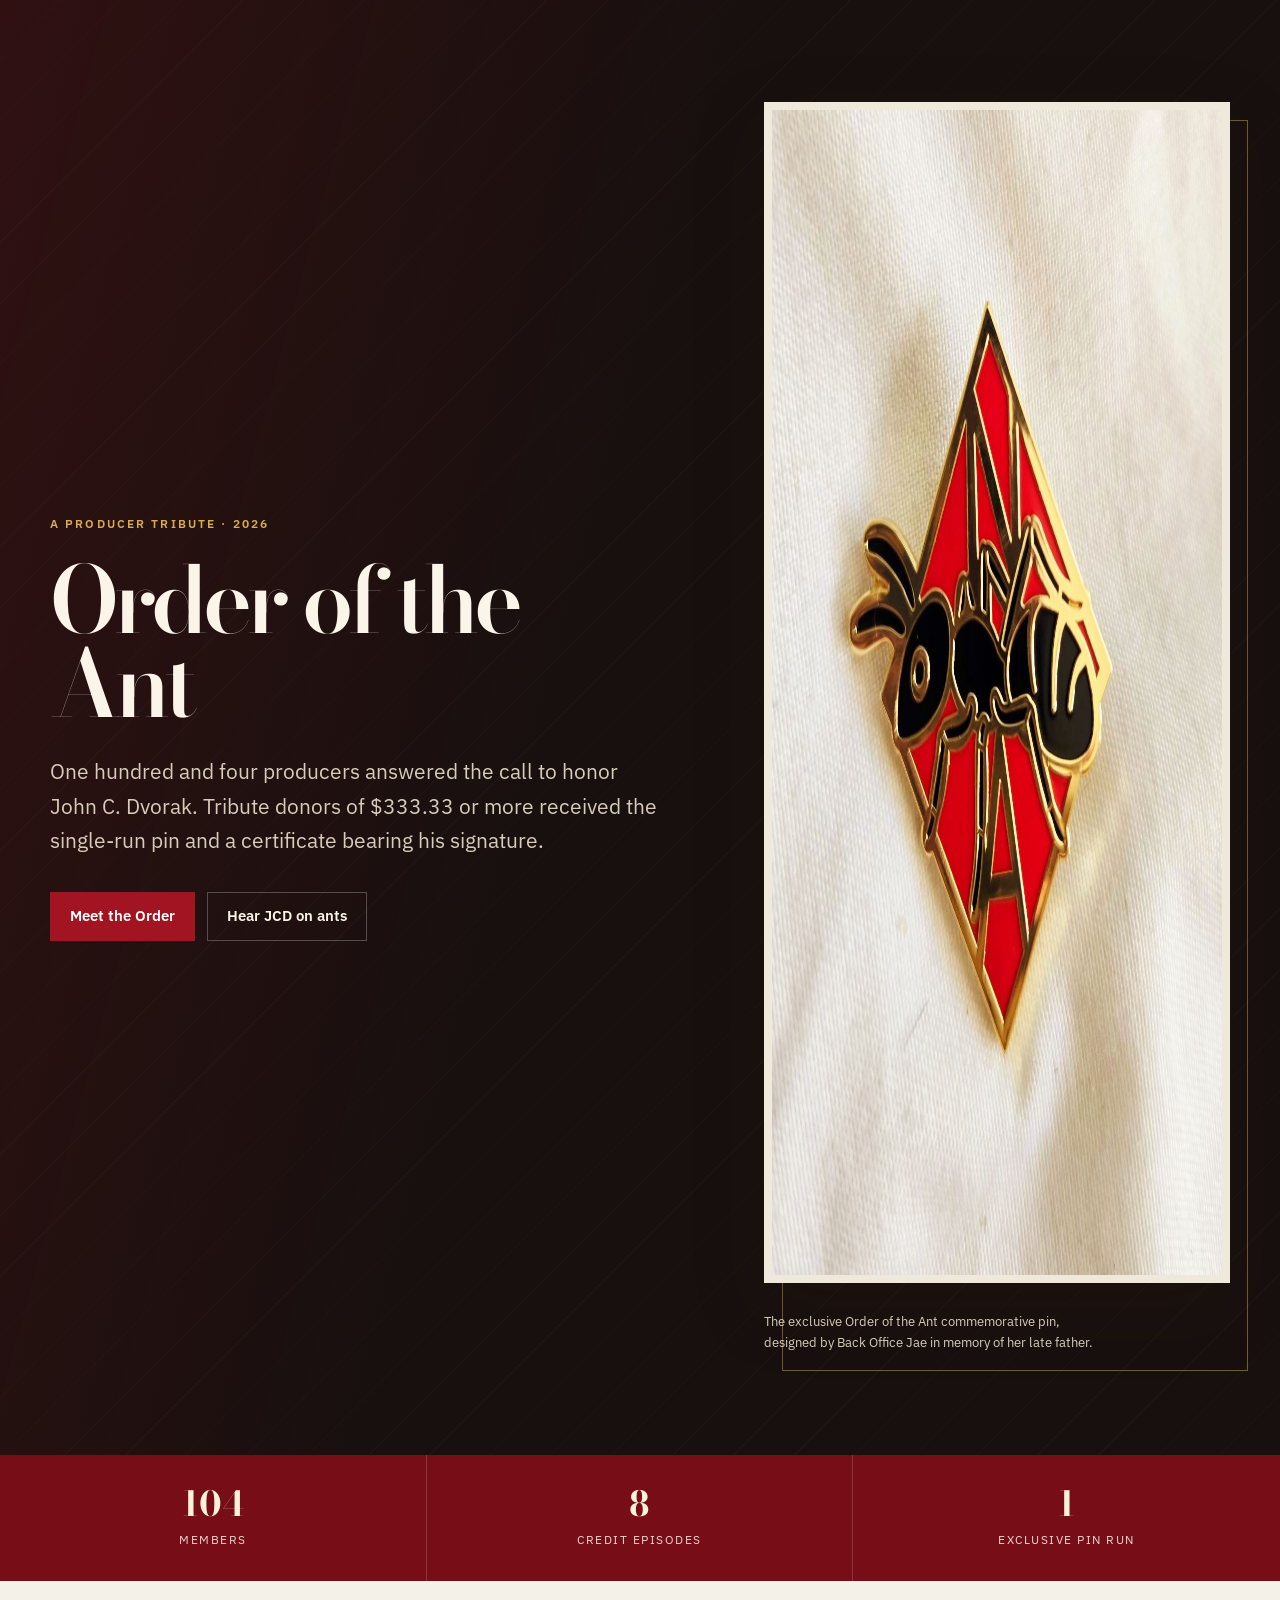
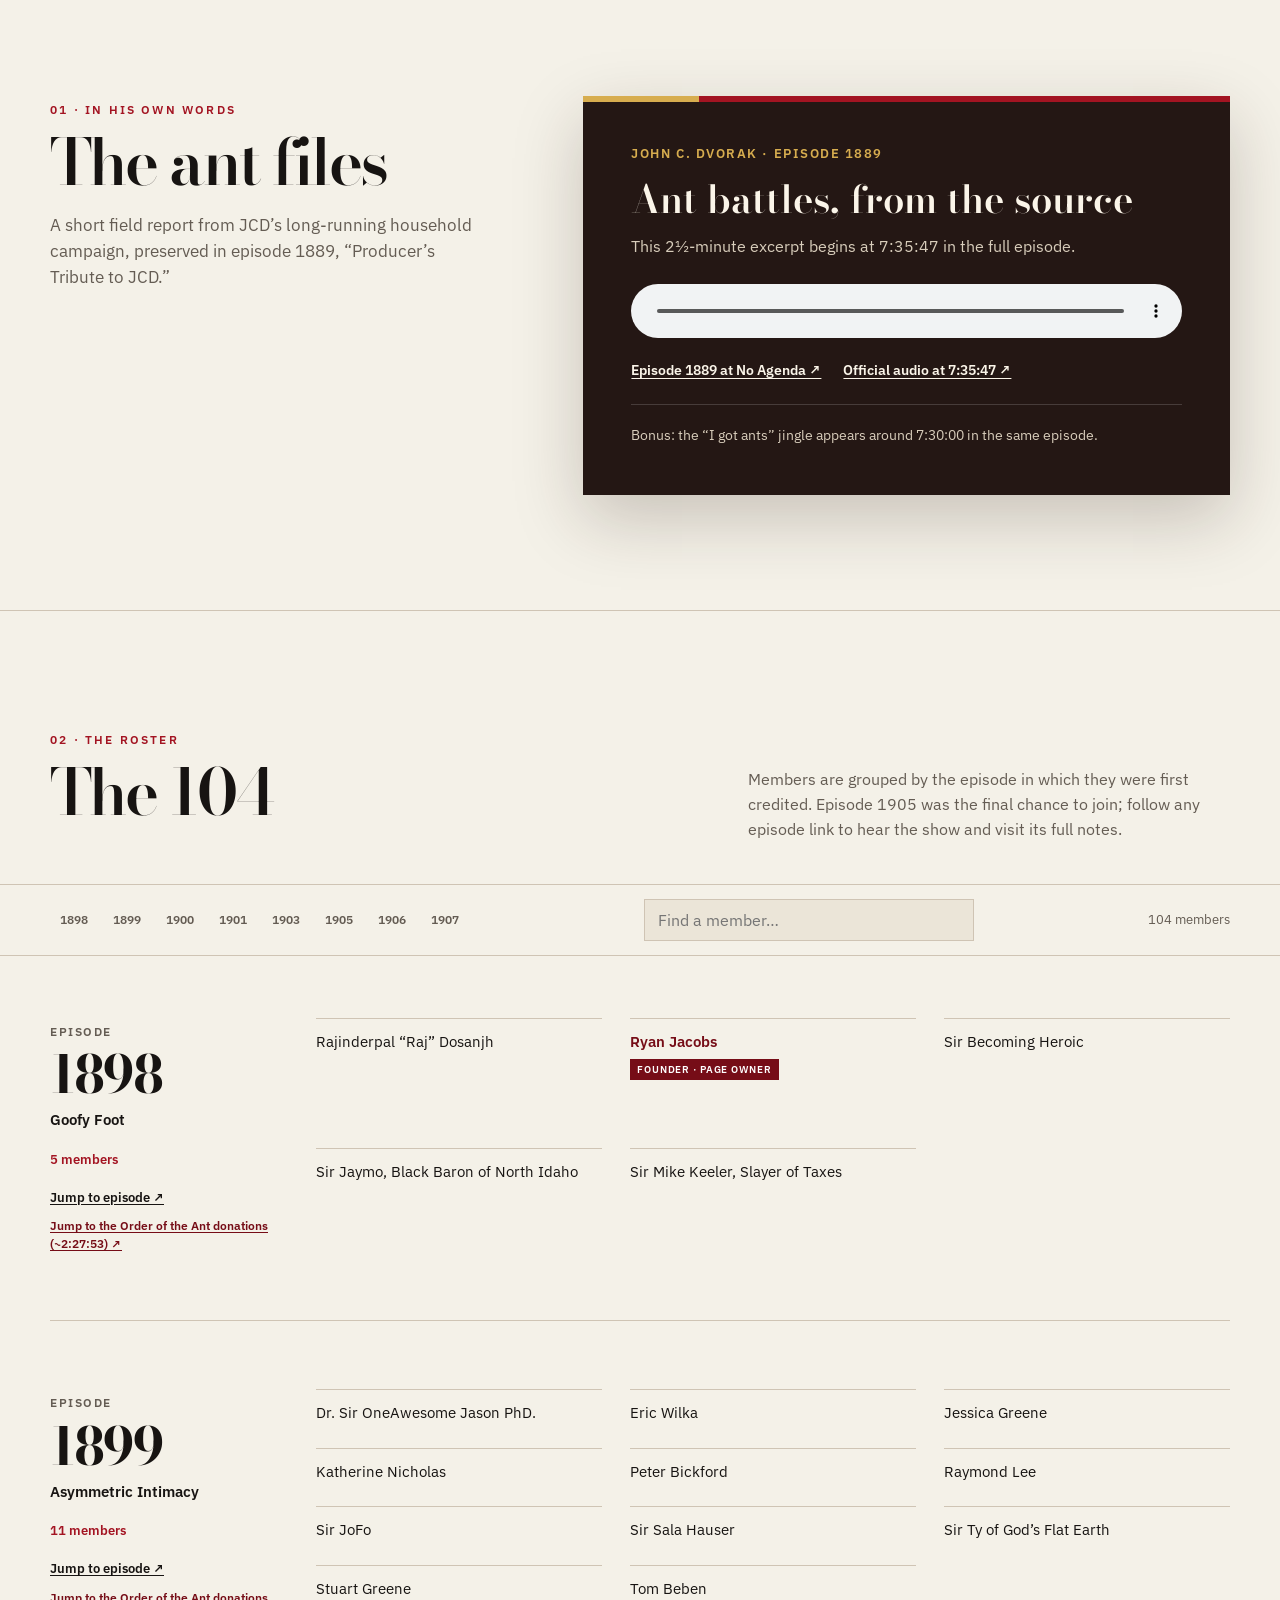
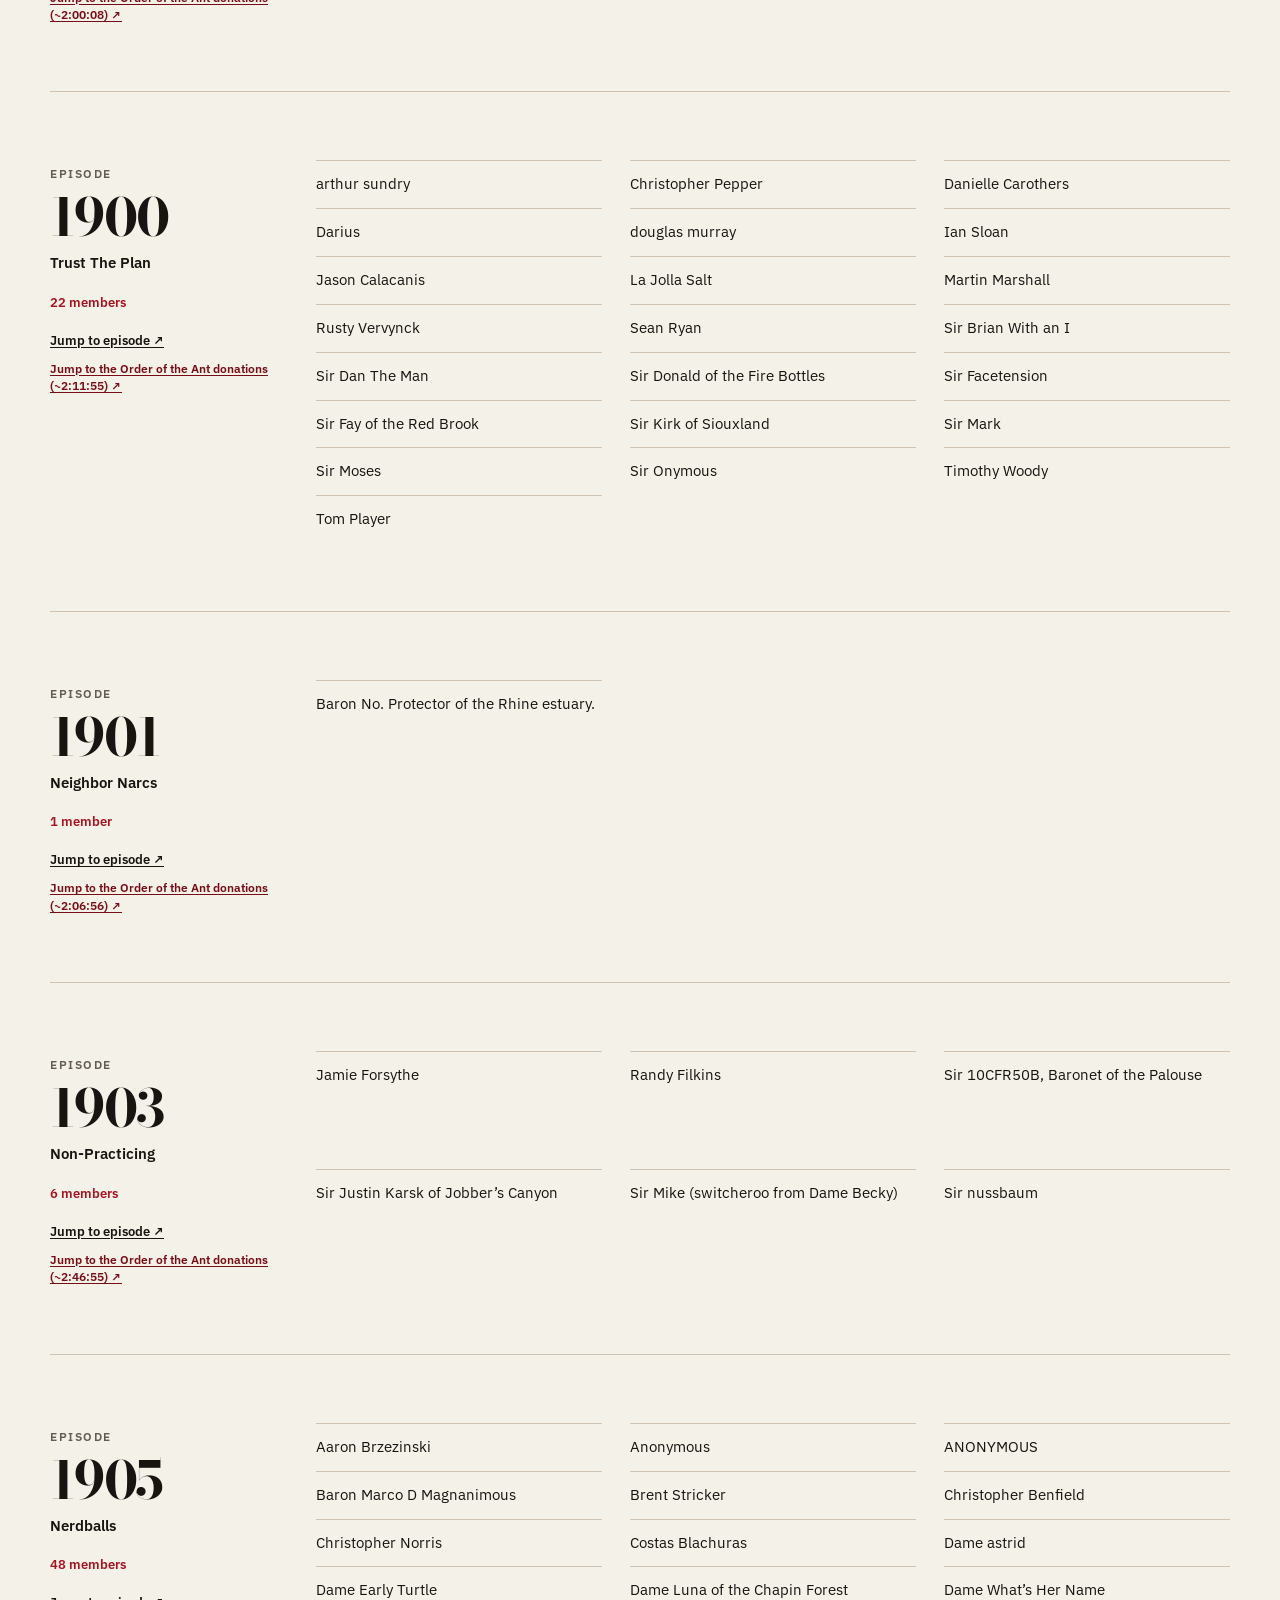
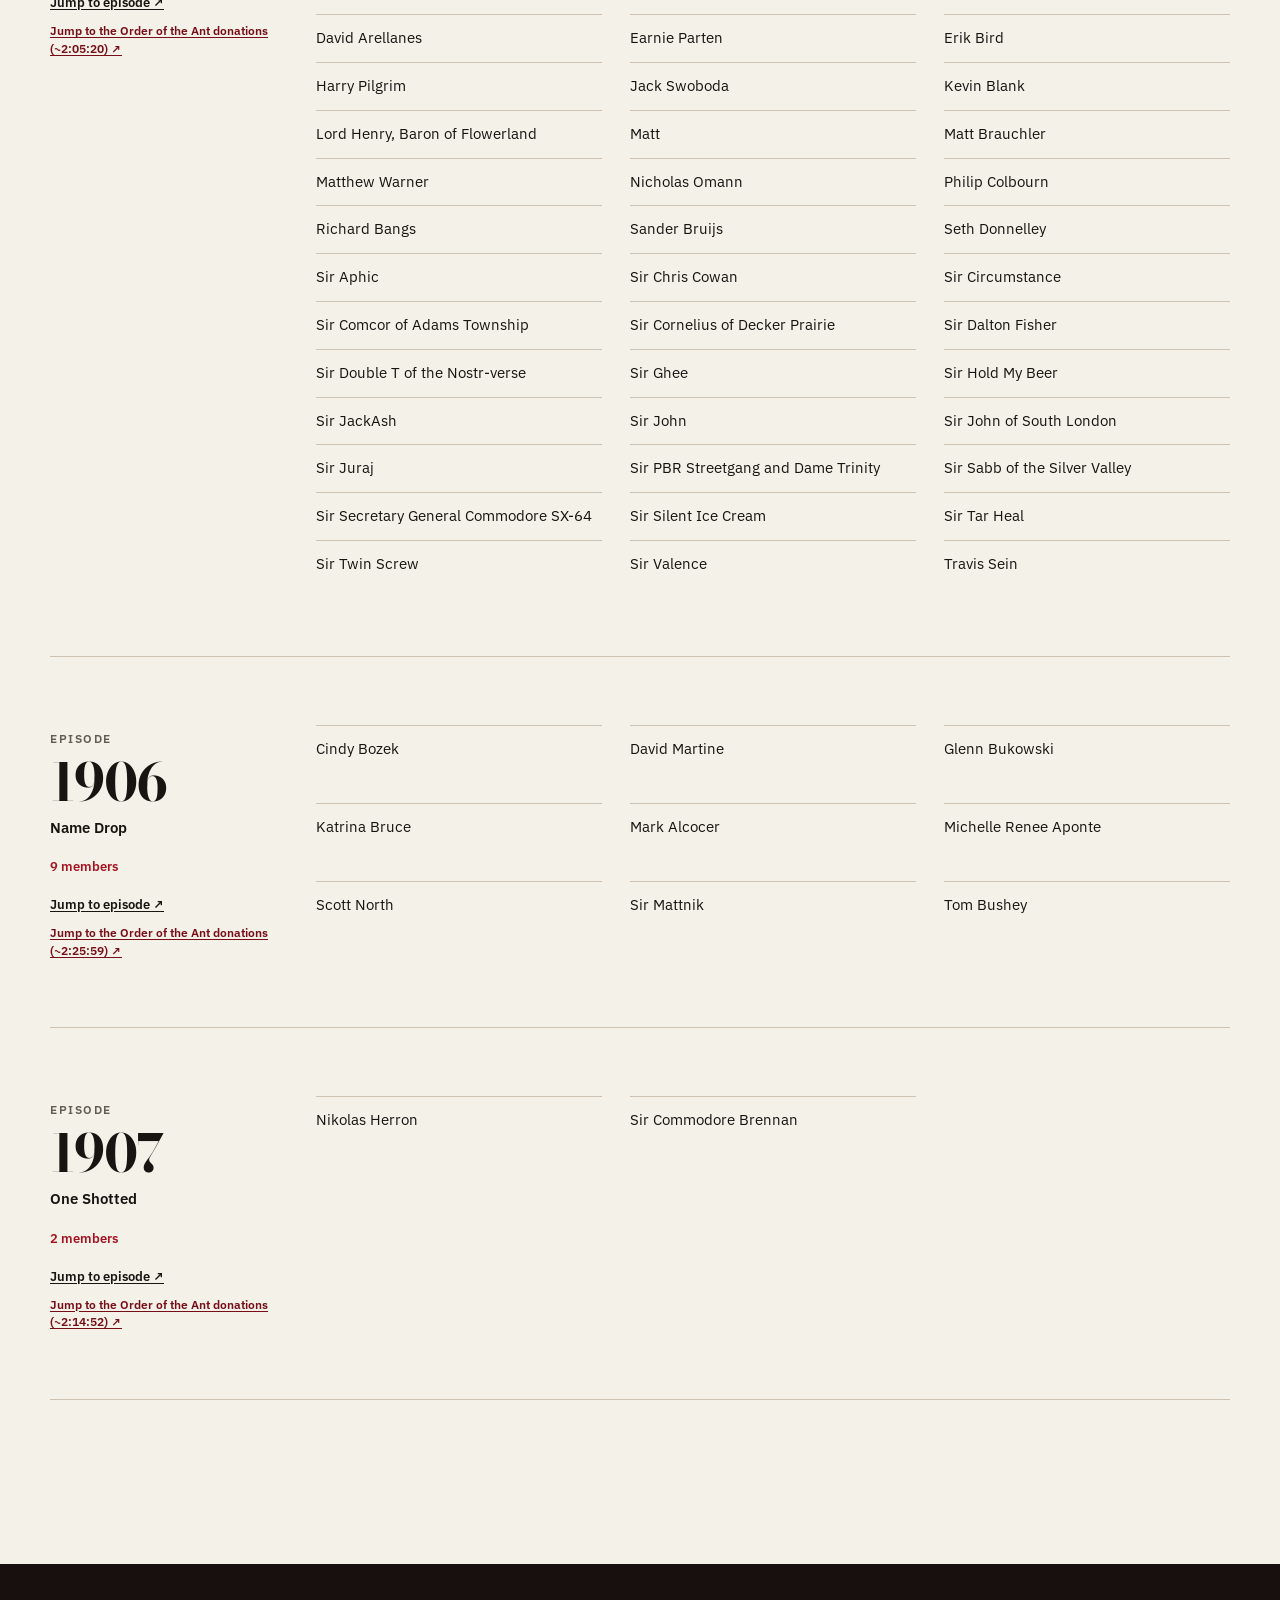
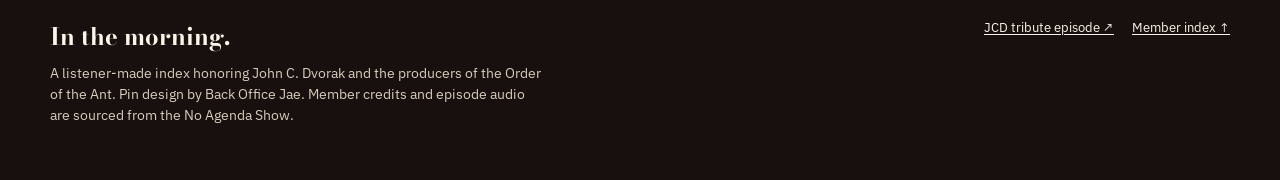
==== index.html @ 2e3a7a31 "Add files via upload" ====
<!doctype html>
<html lang="en">
<head>
  <meta charset="utf-8" />
  <meta name="viewport" content="width=device-width, initial-scale=1, viewport-fit=cover" />
  <meta name="color-scheme" content="light dark" />
  <link rel="icon" href="data:," />
  <link rel="preconnect" href="https://fonts.googleapis.com" />
  <link rel="preconnect" href="https://fonts.gstatic.com" crossorigin />
  <link href="https://fonts.googleapis.com/css2?family=Bodoni+Moda:opsz,wght@6..96,500;6..96,600;6..96,700&family=IBM+Plex+Sans:wght@400;500;600&display=swap" rel="stylesheet" />
  <title>Order of the Ant</title>
  <style>
    :root {
      --paper:#f4f1e8;
      --paper-2:#ebe5d8;
      --ink:#171412;
      --muted:#645c53;
      --line:#cfc4b4;
      --red:#a31422;
      --red-deep:#760d17;
      --gold:#a67219;
      --gold-bright:#d7ad4f;
      --night:#17100e;
      --night-soft:#241714;
      --on-night:#fbf5e9;
      --on-night-muted:#d8cdbb;
      --shadow:0 24px 65px rgba(45,27,18,.22);
      color-scheme:light dark;
    }
    @media (prefers-color-scheme:dark) {
      :root {
        --paper:#171412;
        --paper-2:#211c19;
        --ink:#f4eee3;
        --muted:#c1b7aa;
        --line:#4d4239;
        --red:#d13a45;
        --red-deep:#8d1621;
        --gold:#d2a54d;
        --gold-bright:#edca75;
        --night:#0f0c0b;
        --night-soft:#1c1210;
        --on-night:#fff8ec;
        --on-night-muted:#d8cdbb;
        --shadow:0 28px 70px rgba(0,0,0,.42);
      }
    }
    *{box-sizing:border-box}
    html{scroll-behavior:smooth;scroll-padding-top:92px}
    body{
      margin:0;
      background:var(--paper);
      color:var(--ink);
      font-family:"IBM Plex Sans",sans-serif;
      line-height:1.55;
      text-rendering:optimizeLegibility;
    }
    a{color:inherit;text-underline-offset:.18em}
    a:focus-visible,button:focus-visible,input:focus-visible,audio:focus-visible{outline:3px solid var(--gold-bright);outline-offset:4px}
    .hero{
      position:relative;
      overflow:hidden;
      min-height:690px;
      display:grid;
      align-items:center;
      background:var(--night);
      color:var(--on-night);
      padding:clamp(60px,8vw,116px) max(24px,calc((100vw - 1180px)/2));
    }
    .hero::before{
      content:"";
      position:absolute;
      inset:0;
      background:
        linear-gradient(105deg,rgba(163,20,34,.18),transparent 46%),
        repeating-linear-gradient(135deg,transparent 0 42px,rgba(255,255,255,.018) 42px 43px);
      pointer-events:none;
    }
    .hero-grid{
      position:relative;
      display:grid;
      grid-template-columns:minmax(0,1.05fr) minmax(330px,.8fr);
      gap:clamp(48px,8vw,112px);
      align-items:center;
      width:100%;
    }
    .eyebrow{
      margin:0 0 24px;
      color:var(--gold-bright);
      font-size:.78rem;
      font-weight:600;
      letter-spacing:.17em;
      text-transform:uppercase;
    }
    h1,h2,h3{font-family:"Bodoni Moda",serif}
    h1{
      max-width:780px;
      margin:0;
      font-size:clamp(3.35rem,7.2vw,6.55rem);
      line-height:.91;
      letter-spacing:-.055em;
      font-weight:600;
    }
    .hero .lede{
      max-width:635px;
      margin:30px 0 0;
      color:var(--on-night-muted);
      font-size:clamp(1.05rem,1.7vw,1.3rem);
      line-height:1.65;
    }
    .hero-actions{display:flex;flex-wrap:wrap;gap:12px;margin-top:34px}
    .button{
      display:inline-flex;
      align-items:center;
      justify-content:center;
      min-height:48px;
      padding:12px 19px;
      border:1px solid rgba(255,255,255,.25);
      text-decoration:none;
      font-weight:600;
      font-size:.92rem;
      transition:background .2s ease,border-color .2s ease,color .2s ease;
    }
    .button.primary{background:var(--red);border-color:var(--red);color:#fff}
    .button:hover{background:var(--on-night);color:var(--night);border-color:var(--on-night)}
    .pin-figure{margin:0;position:relative;max-width:470px;justify-self:end}
    .pin-figure::after{
      content:"";
      position:absolute;
      inset:18px -18px -18px 18px;
      border:1px solid rgba(215,173,79,.48);
      z-index:0;
    }
    .pin-figure img{
      position:relative;
      z-index:1;
      width:100%;
      display:block;
      box-shadow:var(--shadow);
      border:8px solid #efe9dc;
    }
    .pin-figure figcaption{
      position:relative;
      z-index:1;
      margin-top:28px;
      color:var(--on-night-muted);
      font-size:.84rem;
      max-width:42ch;
    }
    .facts{
      display:grid;
      grid-template-columns:repeat(3,1fr);
      background:var(--red-deep);
      color:#fff;
    }
    .fact{padding:32px 24px;text-align:center;border-right:1px solid rgba(255,255,255,.16)}
    .fact:last-child{border-right:0}
    .fact strong{display:block;font-family:"Bodoni Moda",serif;font-size:2.15rem;line-height:1;color:#fff2dc}
    .fact span{display:block;margin-top:8px;font-size:.78rem;text-transform:uppercase;letter-spacing:.12em;color:#ead5d1}
    .wrap{width:min(1180px,calc(100% - 48px));margin-inline:auto}
    .audio-section{padding:clamp(72px,9vw,118px) 0;border-bottom:1px solid var(--line)}
    .audio-grid{display:grid;grid-template-columns:minmax(0,.8fr) minmax(380px,1.2fr);gap:clamp(48px,8vw,110px);align-items:start}
    .section-number{color:var(--red);font-size:.76rem;font-weight:600;letter-spacing:.18em;text-transform:uppercase}
    .audio-section h2,.roster-intro h2{
      margin:10px 0 18px;
      font-size:clamp(2.6rem,5vw,4.8rem);
      letter-spacing:-.045em;
      line-height:.98;
      font-weight:600;
    }
    .audio-copy p{color:var(--muted);font-size:1.05rem;max-width:54ch}
    .audio-card{
      background:var(--night-soft);
      color:var(--on-night);
      padding:clamp(28px,5vw,48px);
      box-shadow:var(--shadow);
      position:relative;
      overflow:hidden;
    }
    .audio-card::before{
      content:"";
      position:absolute;
      top:0;left:0;width:100%;height:6px;
      background:linear-gradient(90deg,var(--gold-bright) 0 18%,var(--red) 18% 100%);
    }
    .audio-kicker{margin:0 0 14px;color:var(--gold-bright);font-size:.8rem;font-weight:600;letter-spacing:.12em;text-transform:uppercase}
    .audio-card h3{margin:0;font-size:clamp(1.7rem,3vw,2.45rem);line-height:1.1;font-weight:600}
    .audio-card .detail{color:var(--on-night-muted);margin:14px 0 25px}
    audio{width:100%;display:block;margin:4px 0 22px;accent-color:var(--red)}
    .audio-links{display:flex;flex-wrap:wrap;gap:10px 22px;font-size:.88rem}
    .audio-links a{color:var(--on-night);font-weight:600}
    .bonus{margin:22px 0 0;padding-top:20px;border-top:1px solid rgba(255,255,255,.16);color:var(--on-night-muted);font-size:.87rem}
    .roster{padding:clamp(72px,9vw,118px) 0 96px}
    .roster-intro{display:grid;grid-template-columns:minmax(0,1fr) minmax(320px,.75fr);gap:56px;align-items:end;margin-bottom:42px}
    .roster-intro p{margin:0;color:var(--muted);font-size:1.02rem;max-width:52ch}
    .directory{
      position:sticky;
      top:0;
      z-index:5;
      background:color-mix(in srgb,var(--paper) 94%,transparent);
      backdrop-filter:blur(14px);
      -webkit-backdrop-filter:blur(14px);
      border-block:1px solid var(--line);
      margin-bottom:62px;
      padding:14px 0;
    }
    .directory-inner{display:flex;align-items:center;gap:14px;justify-content:space-between}
    .episode-nav{display:flex;flex-wrap:wrap;gap:5px}
    .episode-nav a{padding:9px 10px;text-decoration:none;font-size:.78rem;font-weight:600;color:var(--muted)}
    .episode-nav a:hover{color:var(--red)}
    .search-wrap{position:relative;flex:0 1 330px}
    .search-wrap label{position:absolute;width:1px;height:1px;overflow:hidden;clip:rect(0 0 0 0)}
    .search-wrap input{
      width:100%;height:42px;border:1px solid var(--line);background:var(--paper-2);color:var(--ink);font:inherit;padding:8px 72px 8px 13px;border-radius:0;
    }
    .search-wrap button{position:absolute;right:4px;top:4px;height:34px;border:0;background:transparent;color:var(--muted);font:600 .76rem "IBM Plex Sans",sans-serif;padding:0 10px;cursor:pointer}
    .search-wrap button:hover{color:var(--red)}
    #result-count{font-size:.8rem;color:var(--muted);white-space:nowrap}
    .episode-section{display:grid;grid-template-columns:230px minmax(0,1fr);gap:36px;padding:0 0 68px;margin:0 0 68px;border-bottom:1px solid var(--line)}
    .episode-section:last-child{margin-bottom:0}
    .episode-meta{align-self:start;position:sticky;top:92px}
    .episode-label{color:var(--muted);font-size:.75rem;text-transform:uppercase;letter-spacing:.13em;font-weight:600}
    .episode-meta h3{font-size:3.25rem;line-height:1;margin:6px 0 8px;letter-spacing:-.04em}
    .episode-title{font-weight:600;font-size:.95rem;margin:0 0 14px}
    .count{display:inline-block;color:var(--red);font-size:.8rem;font-weight:600;margin-bottom:18px}
    .episode-links{display:flex;flex-direction:column;align-items:flex-start;gap:9px}
    .listen-link{display:block;width:max-content;max-width:100%;font-size:.82rem;font-weight:600;color:var(--ink)}
    .jump-link{display:block;max-width:100%;color:var(--red-deep);font-size:.78rem;font-weight:600;line-height:1.4}
    .member-list{list-style:none;margin:0;padding:0;display:grid;grid-template-columns:repeat(3,minmax(0,1fr));column-gap:28px}
    .member-list li{min-width:0;padding:12px 0;border-top:1px solid var(--line);font-size:.92rem;overflow-wrap:anywhere}
    .member-list li.is-owner{color:var(--red-deep);font-weight:600}
    .owner-mark{display:block;width:max-content;max-width:100%;margin-top:6px;padding:3px 7px;background:var(--red-deep);color:#fff;font-size:.61rem;letter-spacing:.09em;text-transform:uppercase;font-weight:600}
    .empty{display:none;padding:46px 0;text-align:center;color:var(--muted)}
    footer{background:var(--night);color:var(--on-night-muted);padding:54px 0 max(54px,env(safe-area-inset-bottom))}
    .footer-grid{display:grid;grid-template-columns:1.2fr .8fr;gap:48px;align-items:start}
    footer strong{display:block;color:var(--on-night);font-family:"Bodoni Moda",serif;font-size:1.5rem;margin-bottom:8px}
    footer p{margin:0;max-width:62ch;font-size:.85rem}
    footer a{color:var(--on-night)}
    .sources{display:flex;flex-wrap:wrap;gap:10px 18px;font-size:.82rem;justify-content:flex-end}
    @media (max-width:860px){
      .hero{min-height:0;padding-top:72px;padding-bottom:78px}
      .hero-grid,.audio-grid,.roster-intro{grid-template-columns:1fr}
      .pin-figure{justify-self:start;width:min(100%,470px)}
      .audio-grid{gap:34px}.roster-intro{gap:16px}
      .directory{position:relative;top:auto;margin-inline:-24px;padding-inline:24px}
      .directory-inner{align-items:stretch;flex-direction:column}
      .search-wrap{flex-basis:auto;width:100%}
      #result-count{order:3}
      .episode-section{grid-template-columns:170px minmax(0,1fr)}
      .member-list{grid-template-columns:repeat(2,minmax(0,1fr))}
    }
    @media (max-width:580px){
      .wrap{width:min(100% - 32px,1180px)}
      .hero{padding-inline:16px}
      .hero-grid{gap:44px}
      h1{font-size:clamp(3rem,16vw,4.35rem)}
      .hero .lede{font-size:1rem}
      .pin-figure::after{inset:10px -10px -10px 10px}
      .facts{grid-template-columns:1fr}
      .fact{display:flex;justify-content:center;align-items:baseline;gap:10px;padding:18px 16px;border-right:0;border-bottom:1px solid rgba(255,255,255,.16)}
      .fact:last-child{border-bottom:0}.fact strong{font-size:1.55rem}.fact span{margin:0}
      .audio-section,.roster{padding-block:66px}
      .audio-card{margin-inline:-16px}
      .episode-nav{display:none}
      .episode-section{grid-template-columns:1fr;gap:24px;padding-bottom:50px;margin-bottom:50px}
      .episode-meta{position:relative;top:auto;display:grid;grid-template-columns:1fr auto;align-items:end;column-gap:18px}
      .episode-label,.episode-title,.episode-links{grid-column:1}
      .episode-meta h3{grid-column:2;grid-row:1 / span 3;font-size:3.9rem;margin:0;color:var(--line)}
      .count{grid-column:1;margin-bottom:0}
      .episode-links{margin-top:15px}
      .member-list{grid-template-columns:1fr}
      .member-list li{padding:11px 0}
      .footer-grid{grid-template-columns:1fr;gap:28px}.sources{justify-content:flex-start}
    }
    @media (prefers-reduced-motion:reduce){html{scroll-behavior:auto}.button{transition:none}}
  </style>
</head>
<body>
  <main>
    <section class="hero" aria-labelledby="hero-title">
      <div class="hero-grid">
        <div>
          <p class="eyebrow">A producer tribute · 2026</p>
          <h1 id="hero-title">Order of the Ant</h1>
          <p class="lede">One hundred and four producers answered the call to honor John C. Dvorak. Tribute donors of $333.33 or more received the single-run pin and a certificate bearing his signature.</p>
          <div class="hero-actions">
            <a class="button primary" href="#roster">Meet the Order</a>
            <a class="button" href="#in-his-own-words">Hear JCD on ants</a>
          </div>
        </div>
        <figure class="pin-figure">
          <img src="[data-uri]" alt="The Order of the Ant commemorative pin, showing a black ant over a red enamel A with gold trim" width="1200" height="1181" />
          <figcaption>The exclusive Order of the Ant commemorative pin, designed by Back Office Jae in memory of her late father.</figcaption>
        </figure>
      </div>
    </section>

    <section class="facts" aria-label="Order summary">
      <div class="fact"><strong>104</strong><span>members</span></div>
      <div class="fact"><strong>8</strong><span>credit episodes</span></div>
      <div class="fact"><strong>1</strong><span>exclusive pin run</span></div>
    </section>

    <section class="audio-section" id="in-his-own-words">
      <div class="wrap audio-grid">
        <div class="audio-copy">
          <span class="section-number">01 · In his own words</span>
          <h2>The ant files</h2>
          <p>A short field report from JCD’s long-running household campaign, preserved in episode 1889, “Producer’s Tribute to JCD.”</p>
        </div>
        <div class="audio-card">
          <p class="audio-kicker">John C. Dvorak · episode 1889</p>
          <h3>Ant battles, from the source</h3>
          <p class="detail">This 2½-minute excerpt begins at 7:35:47 in the full episode.</p>
          <audio controls preload="metadata" aria-label="John C. Dvorak discussing his ant battles">
            <source src="[data-uri]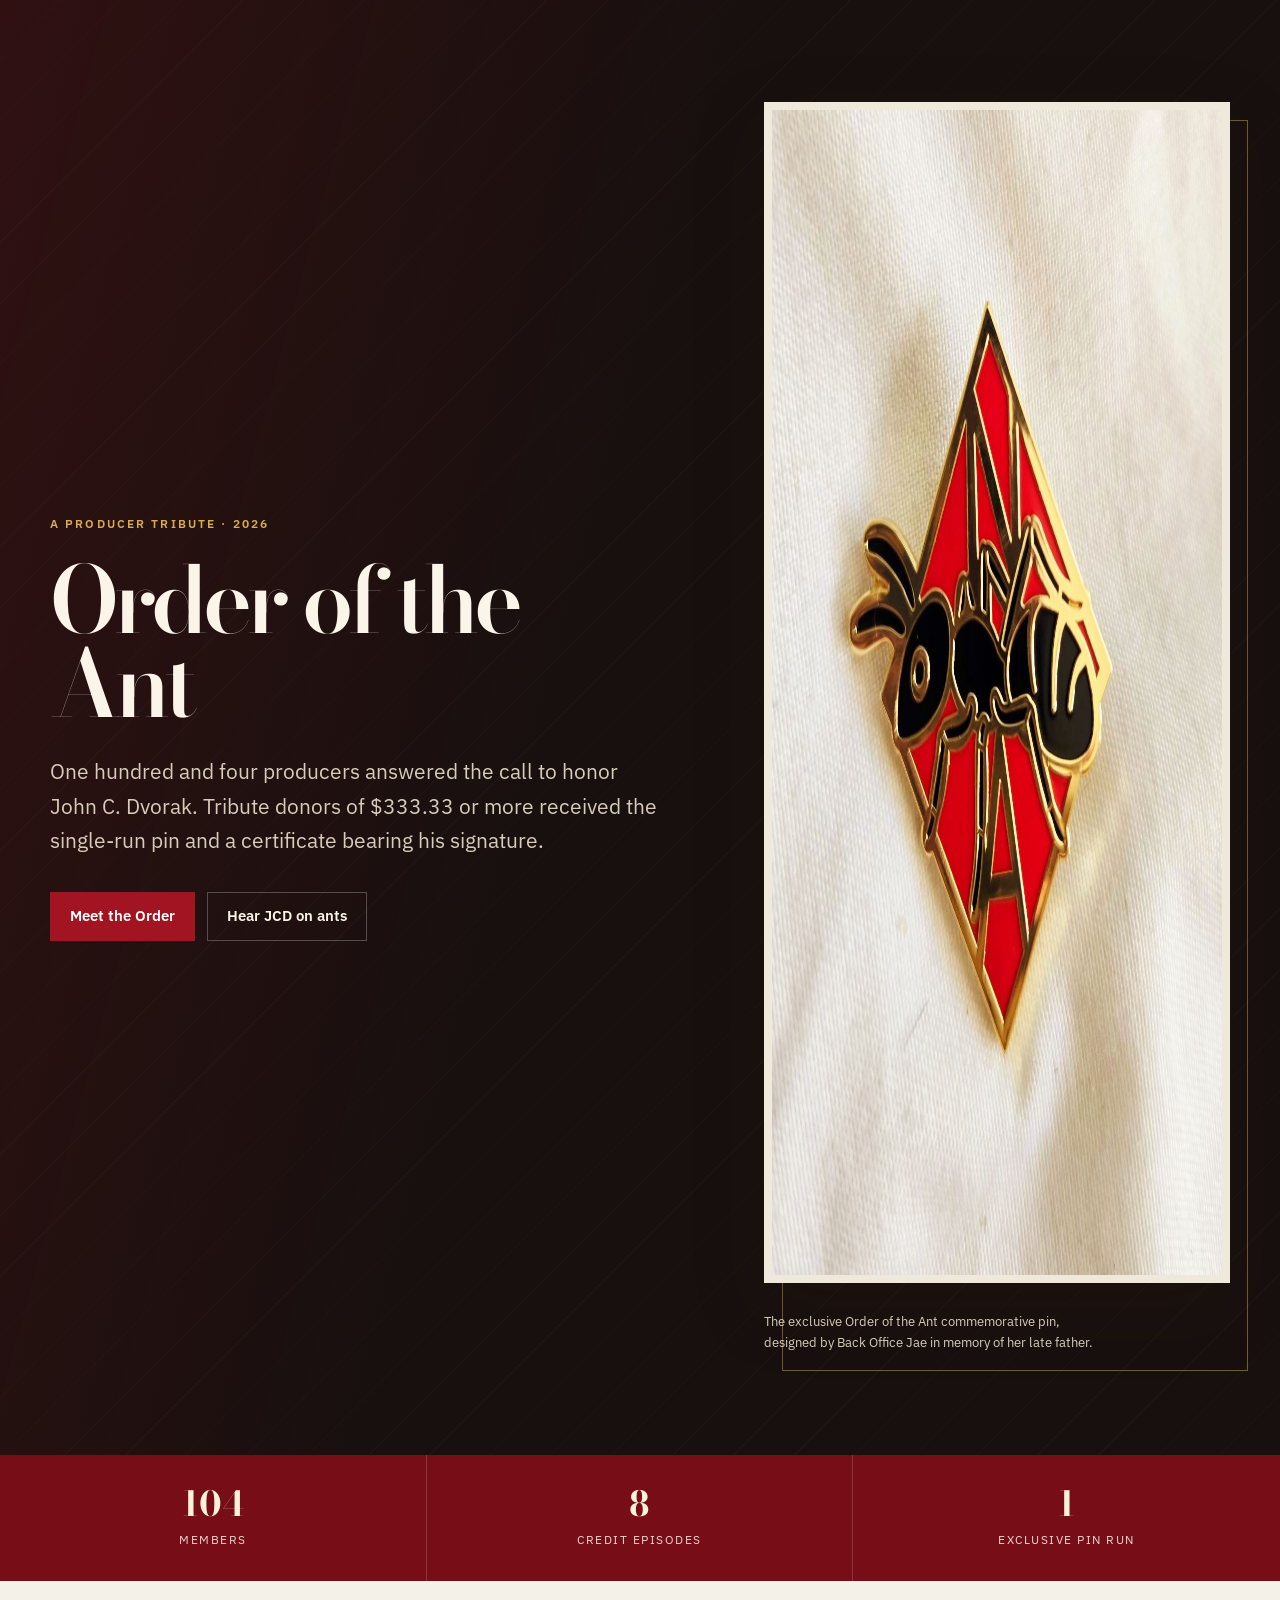
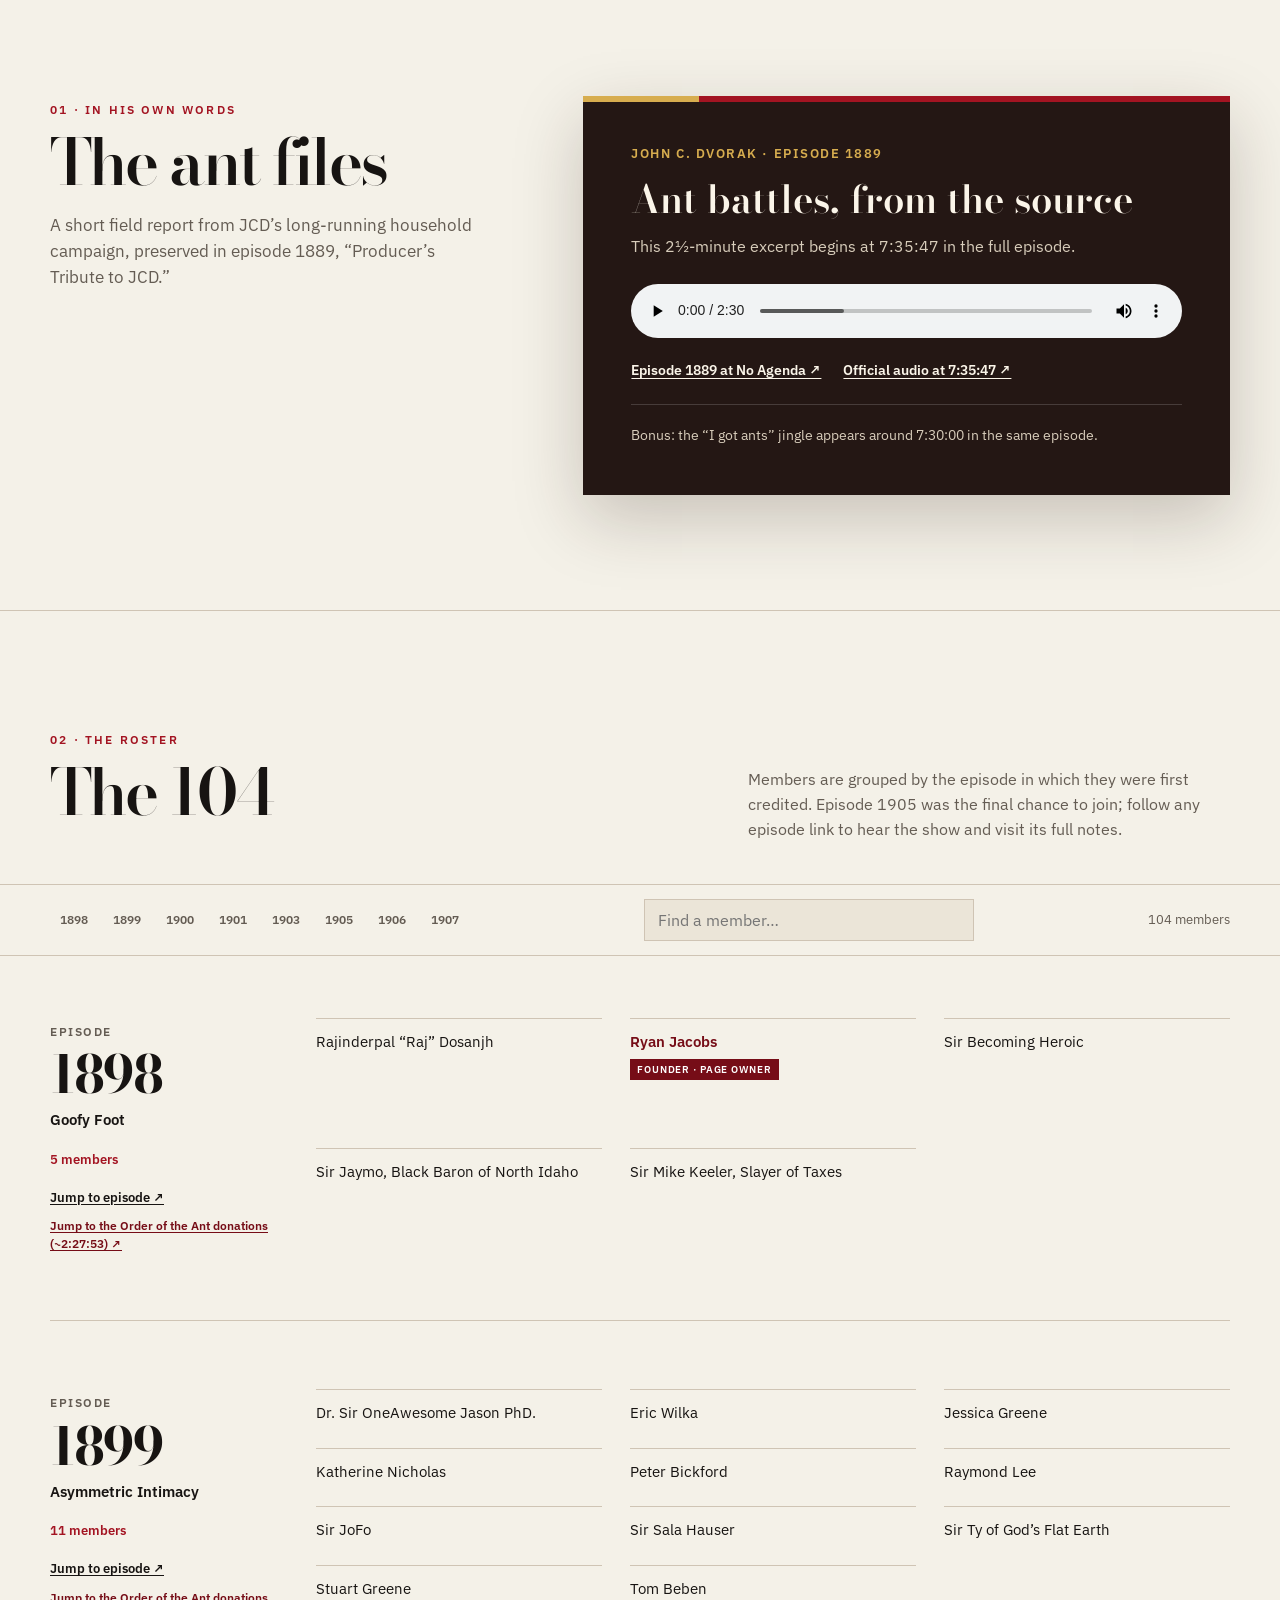
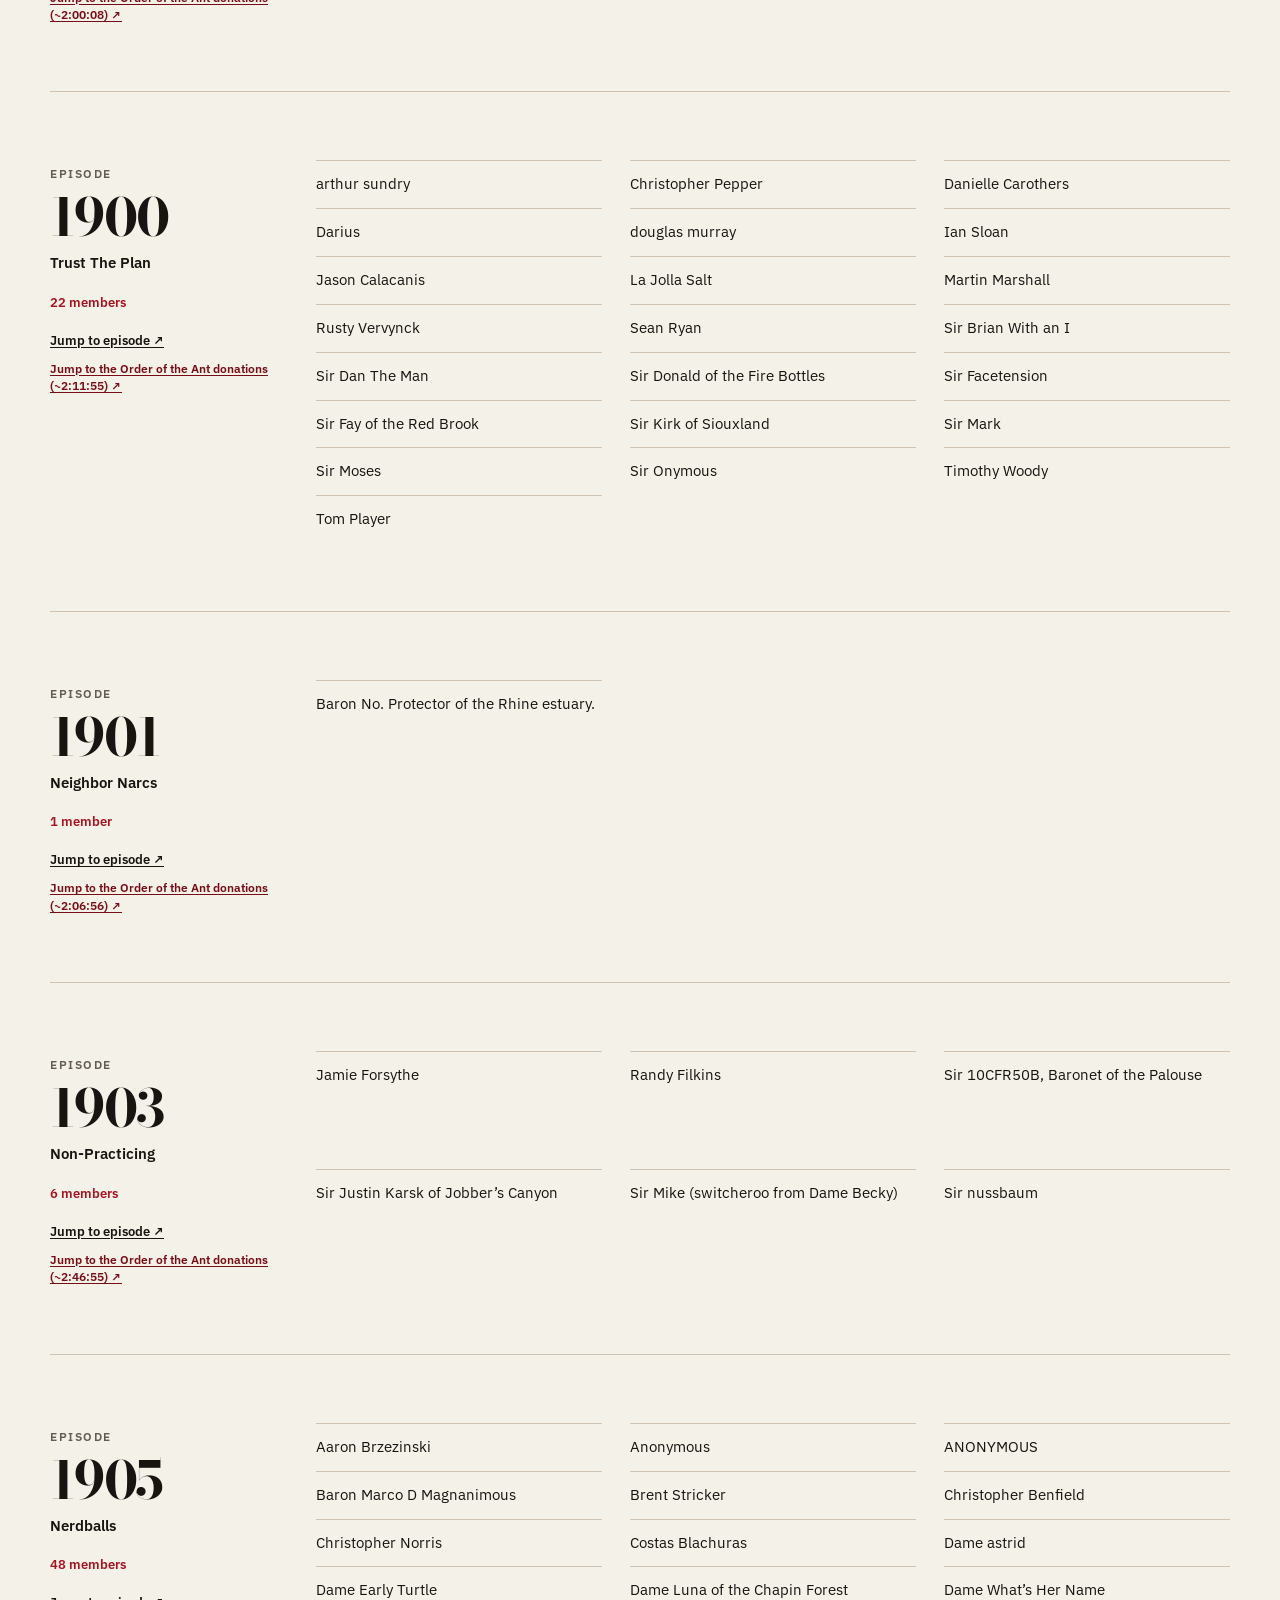
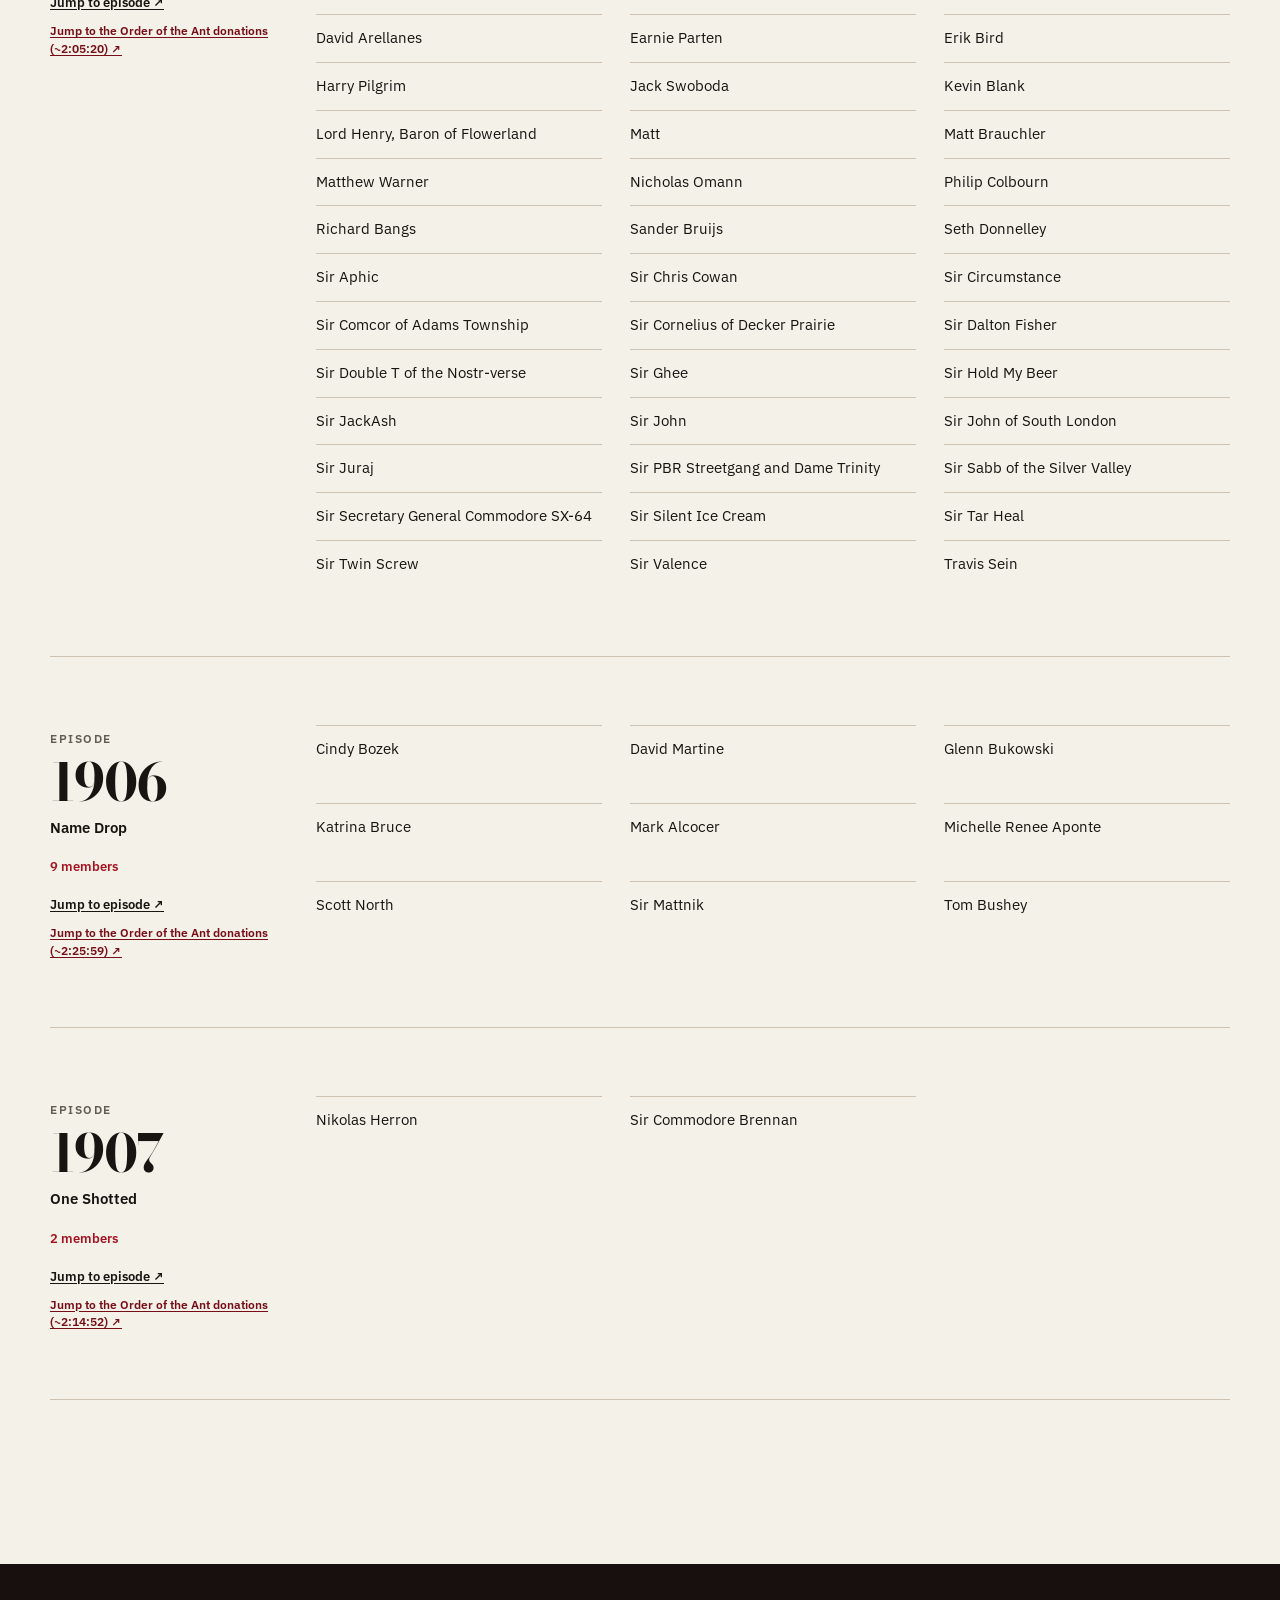
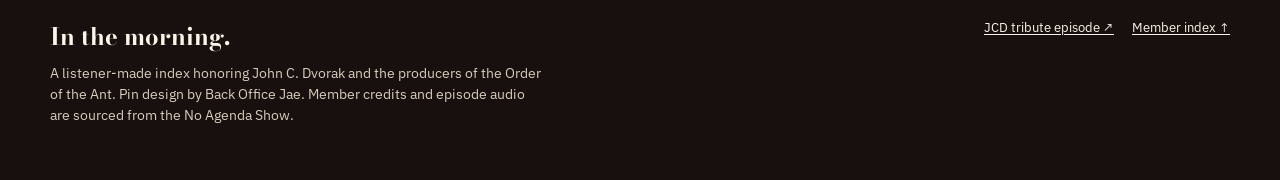
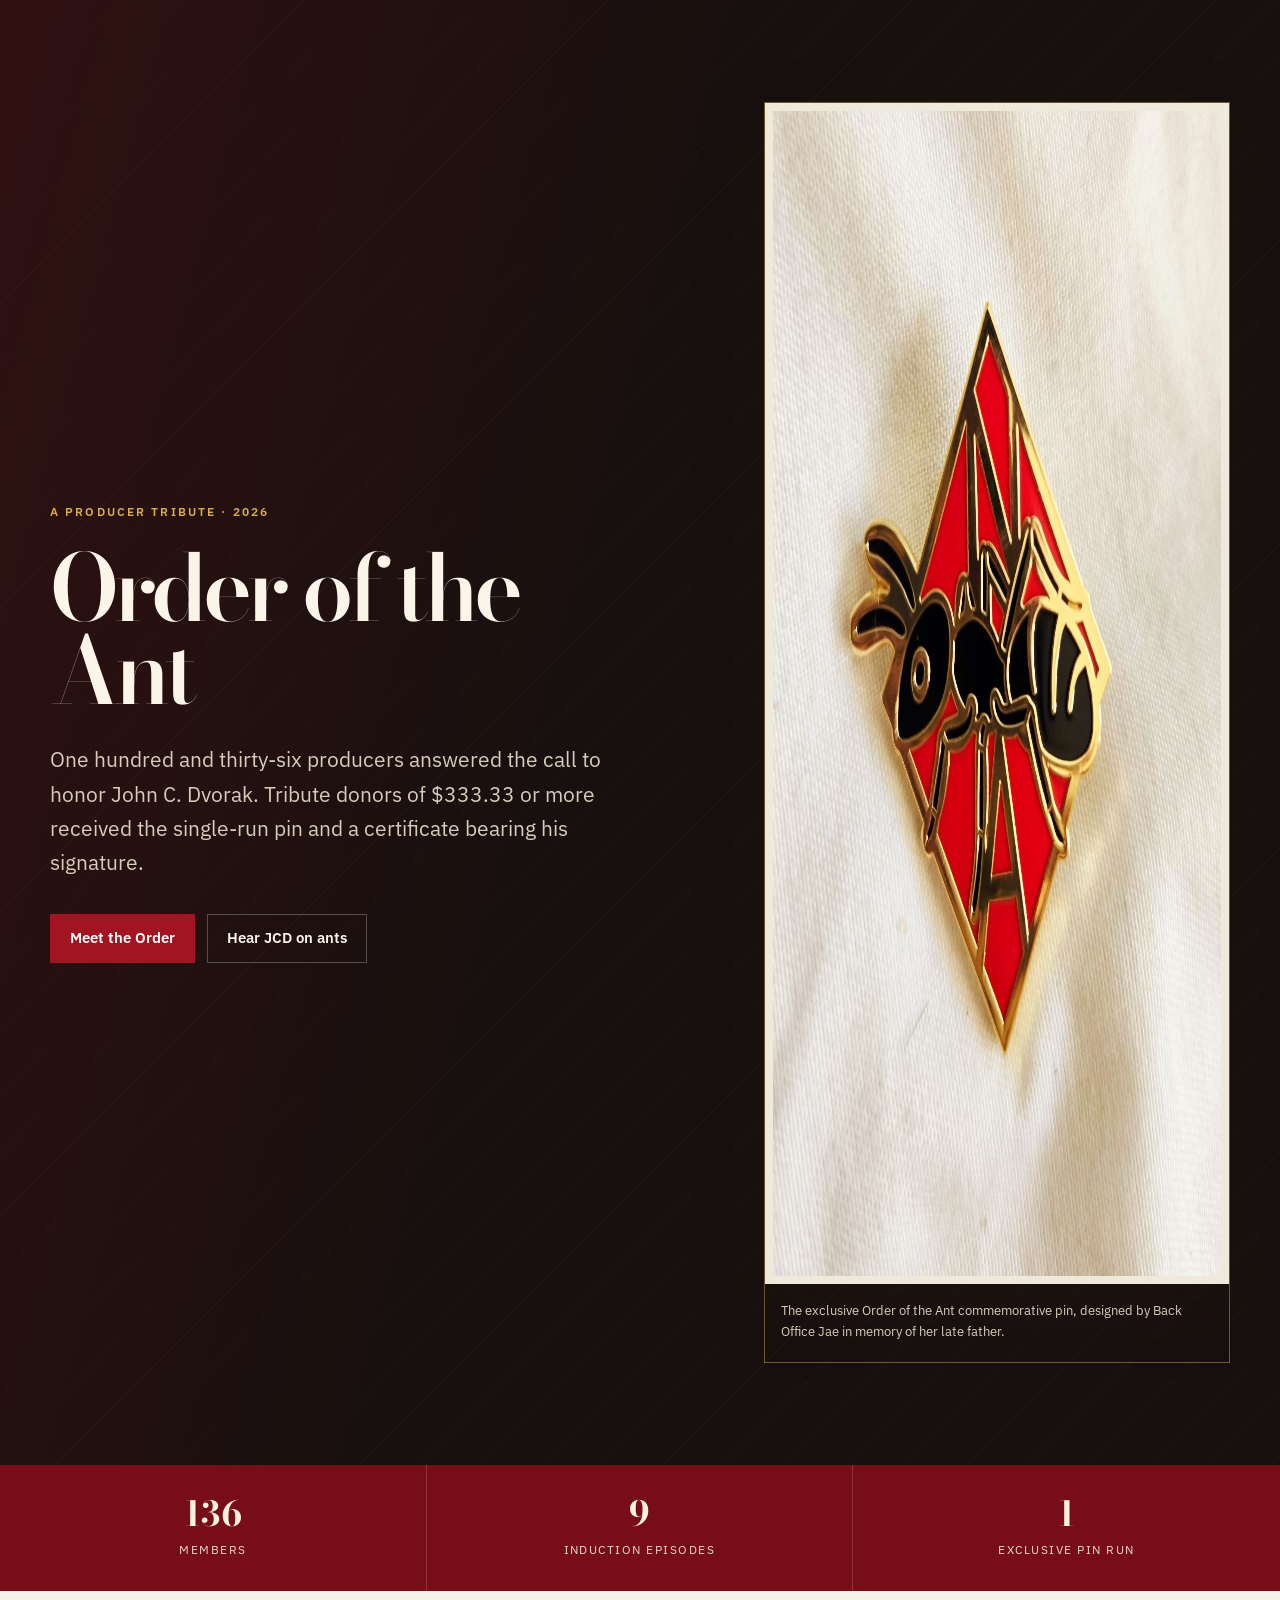
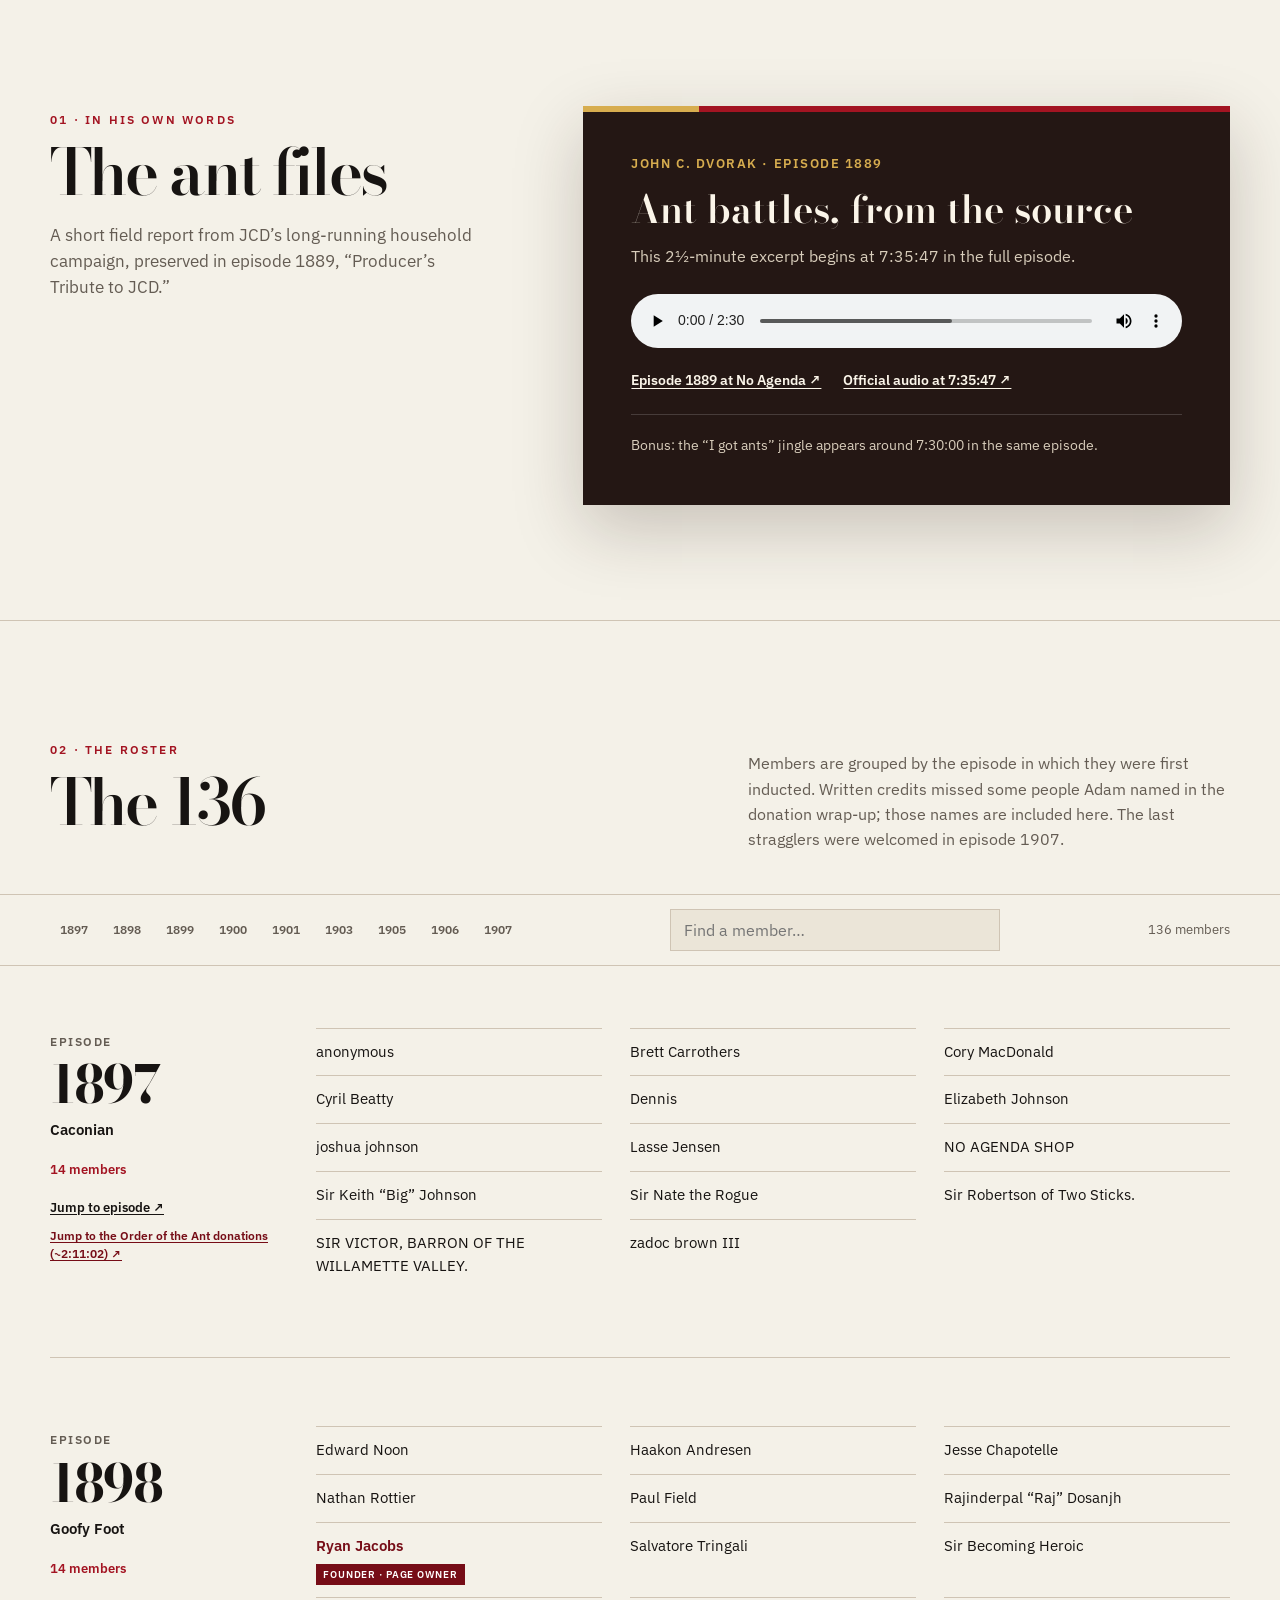
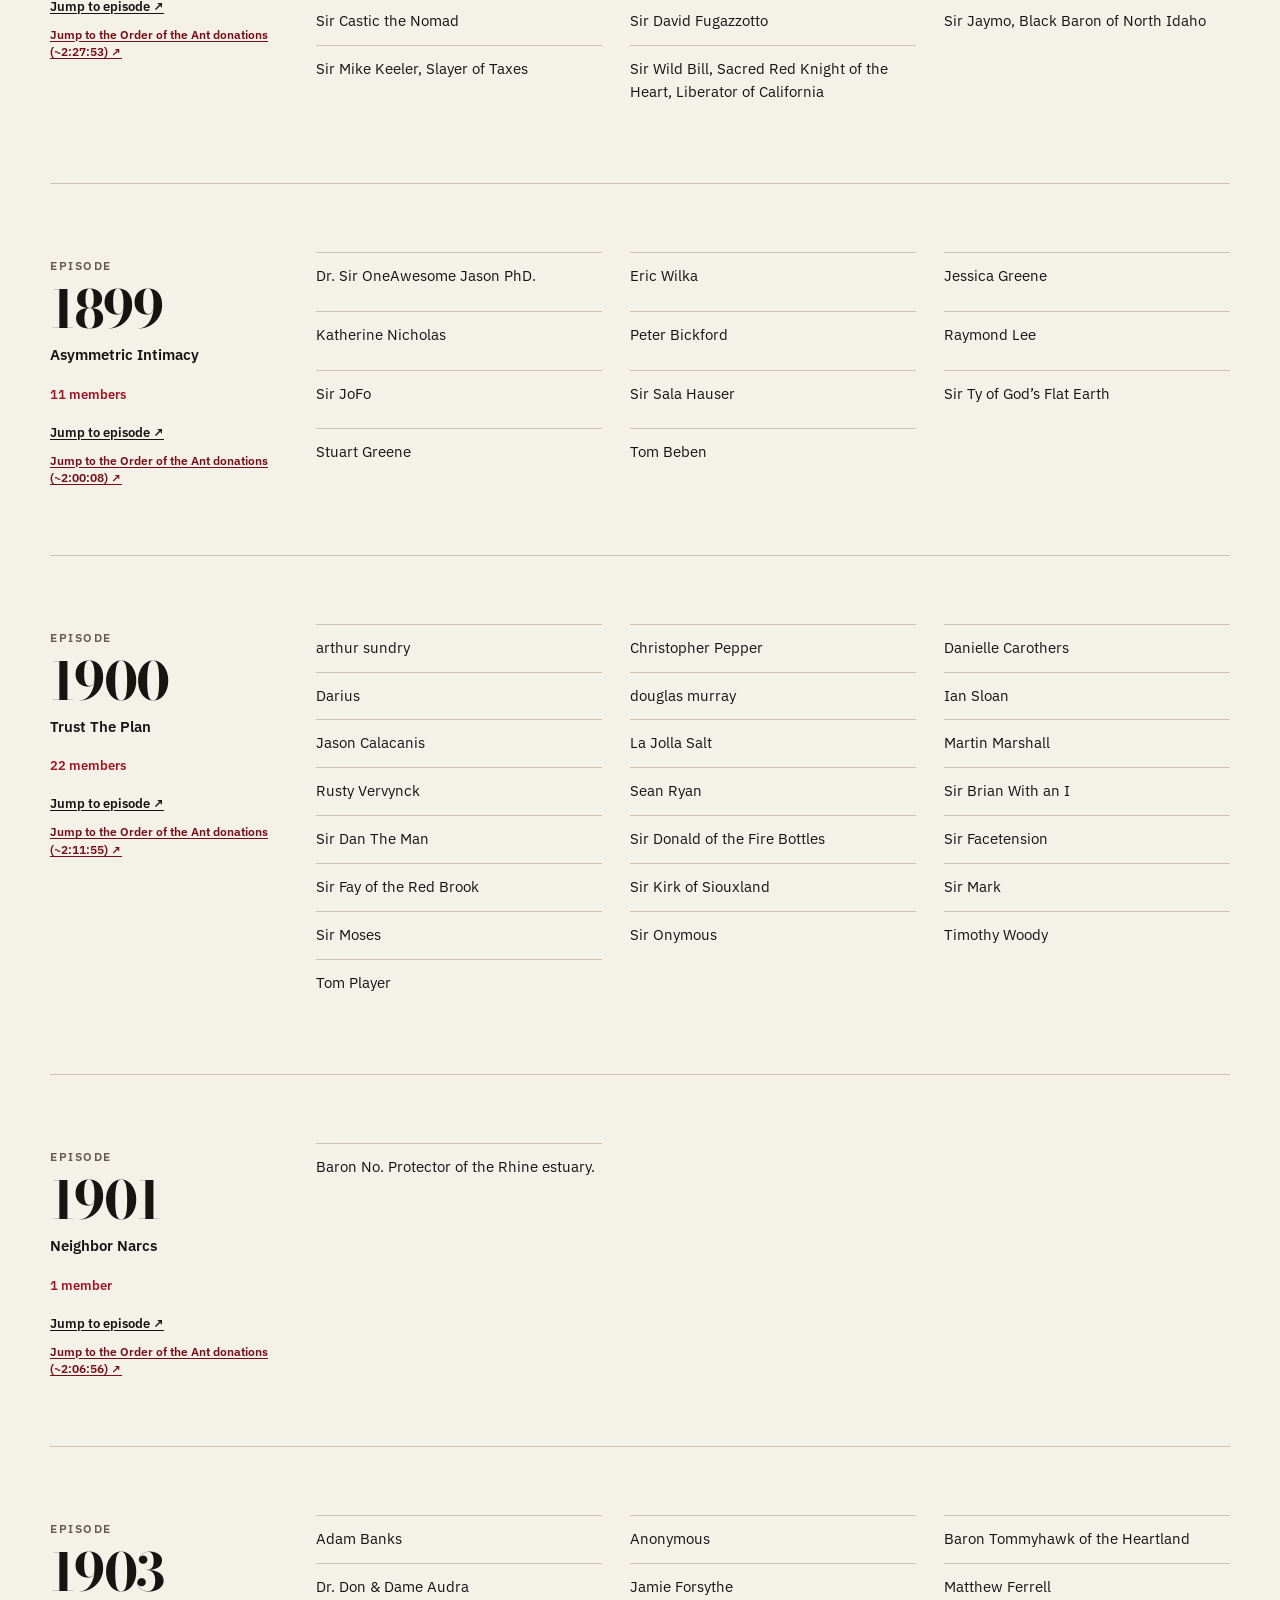
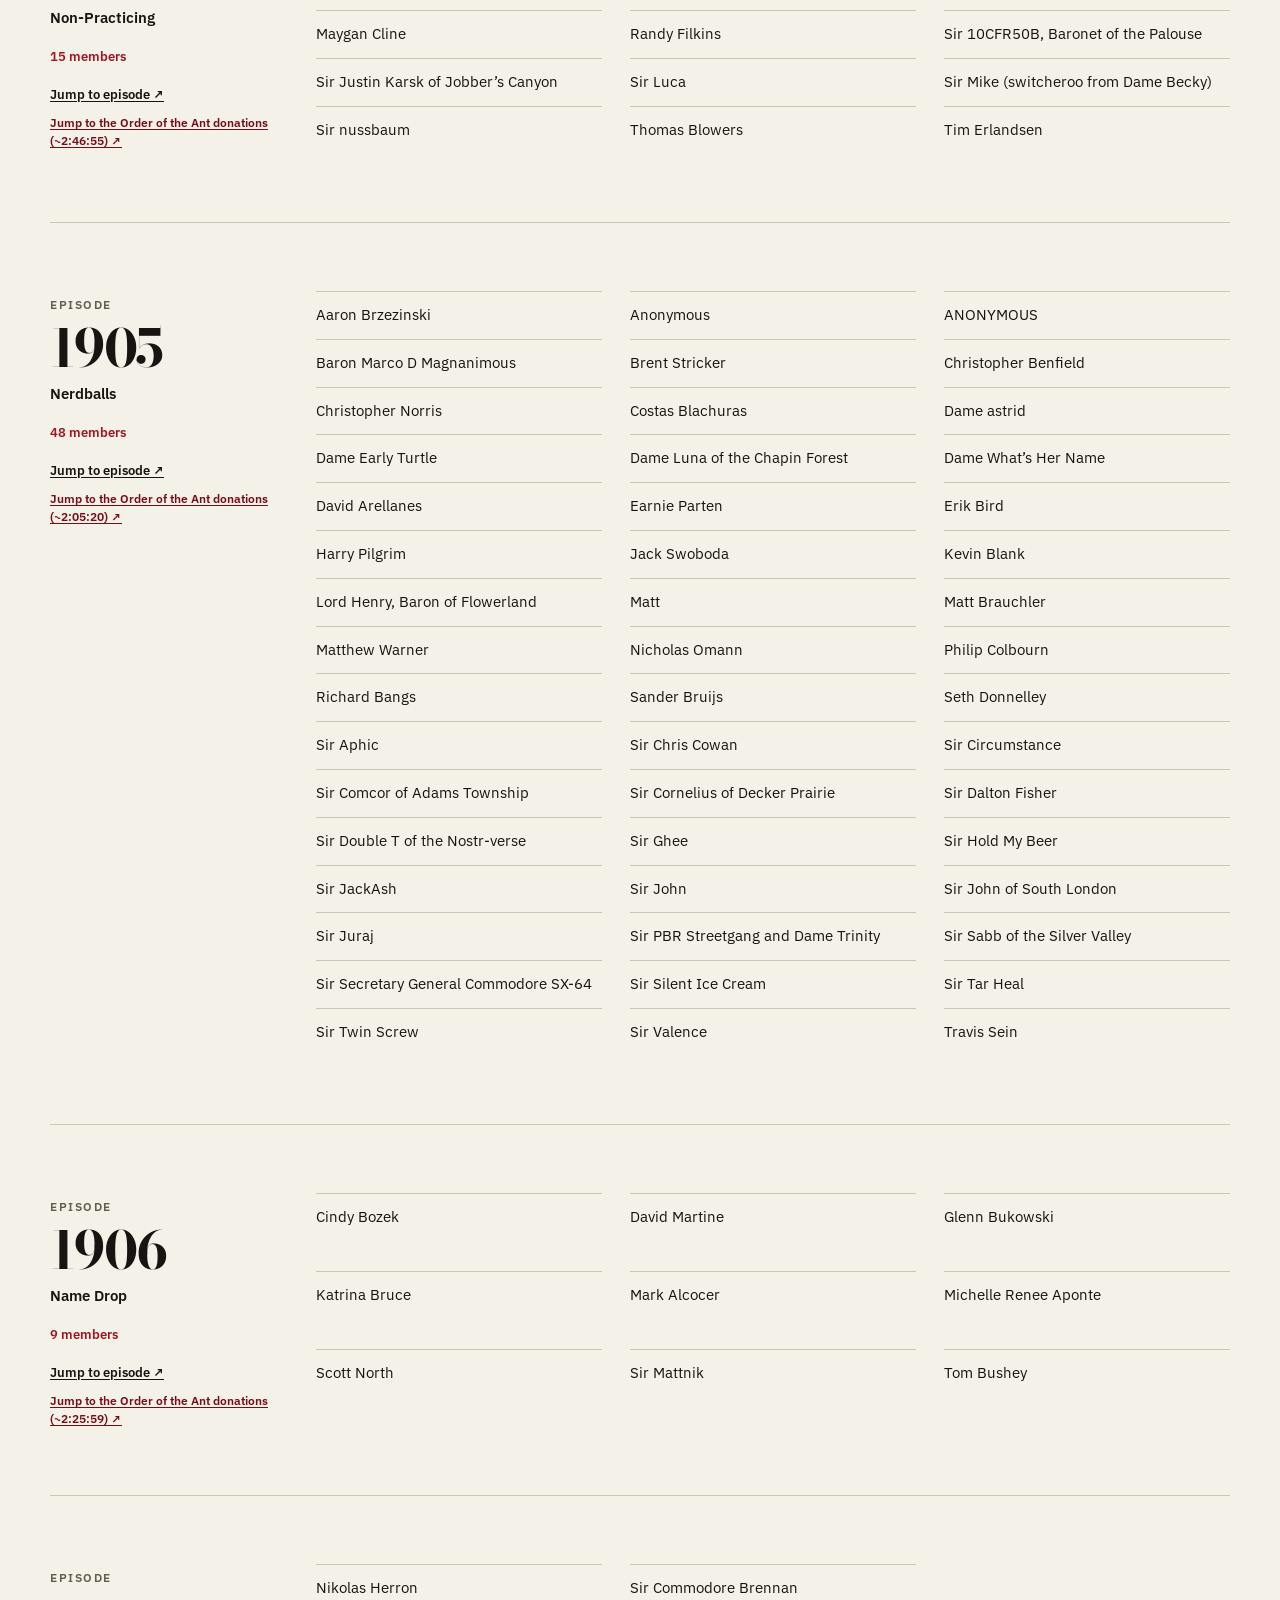
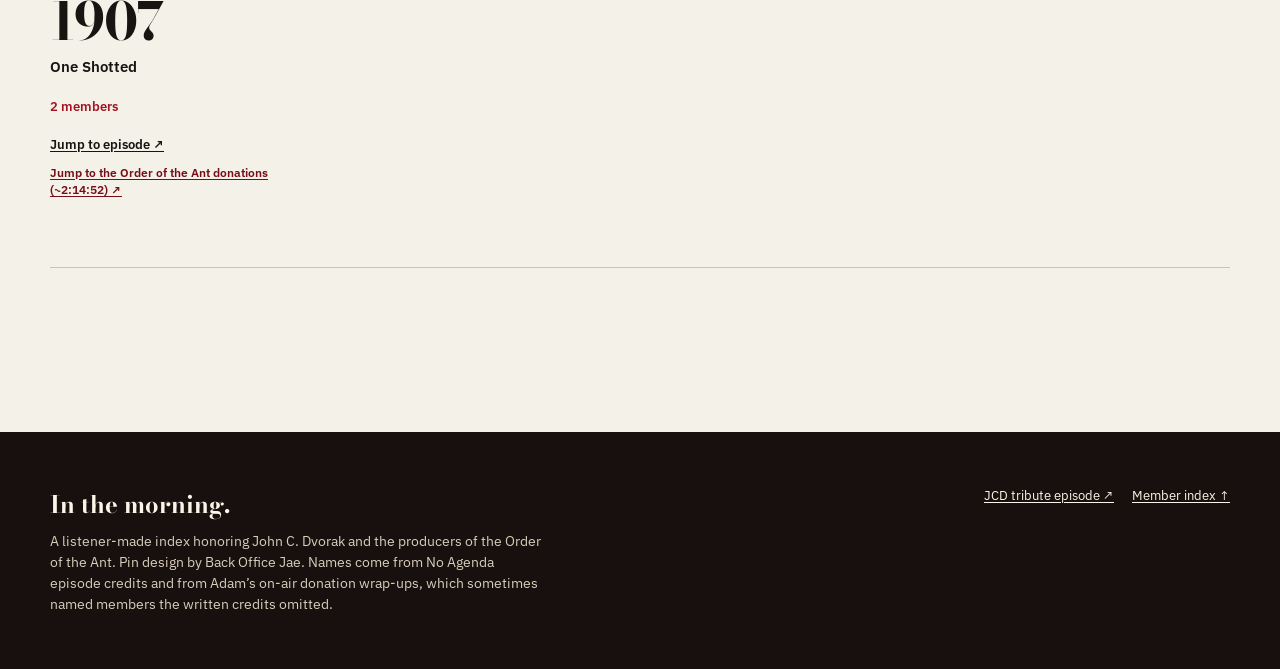
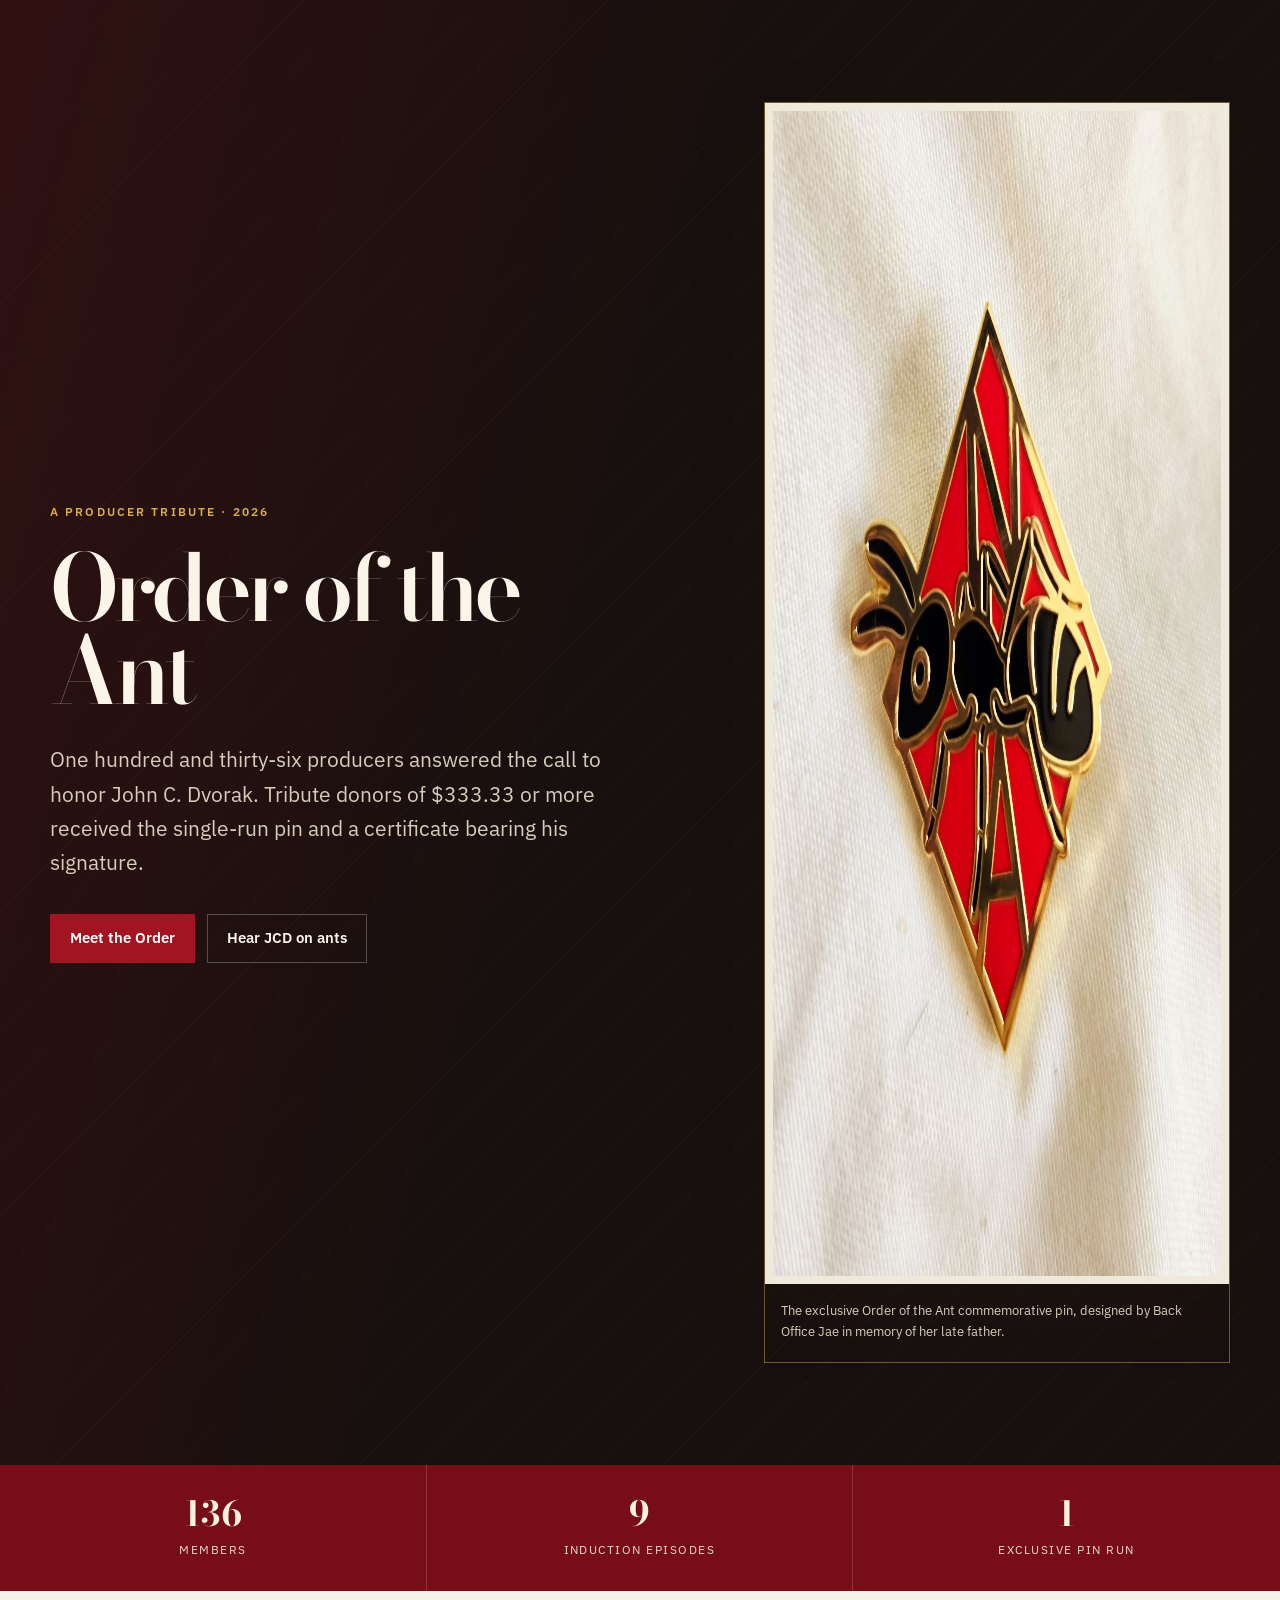
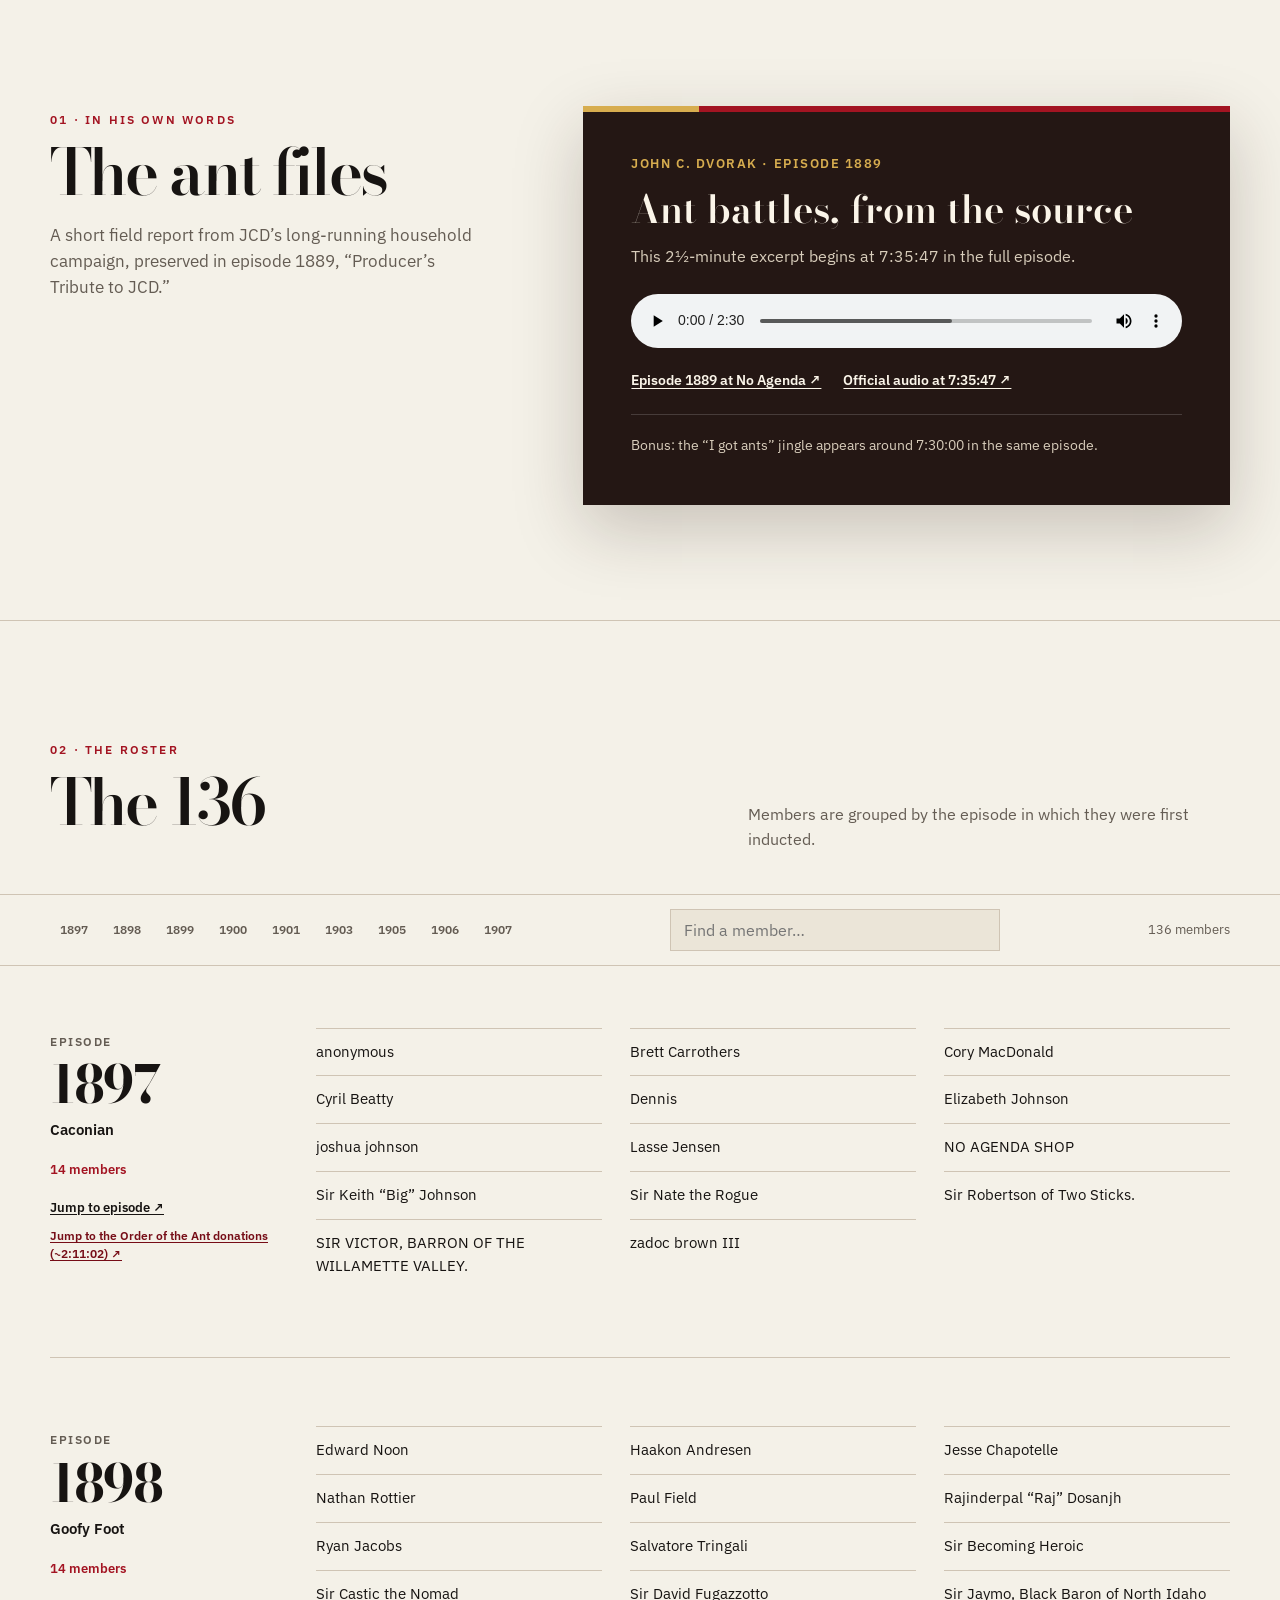
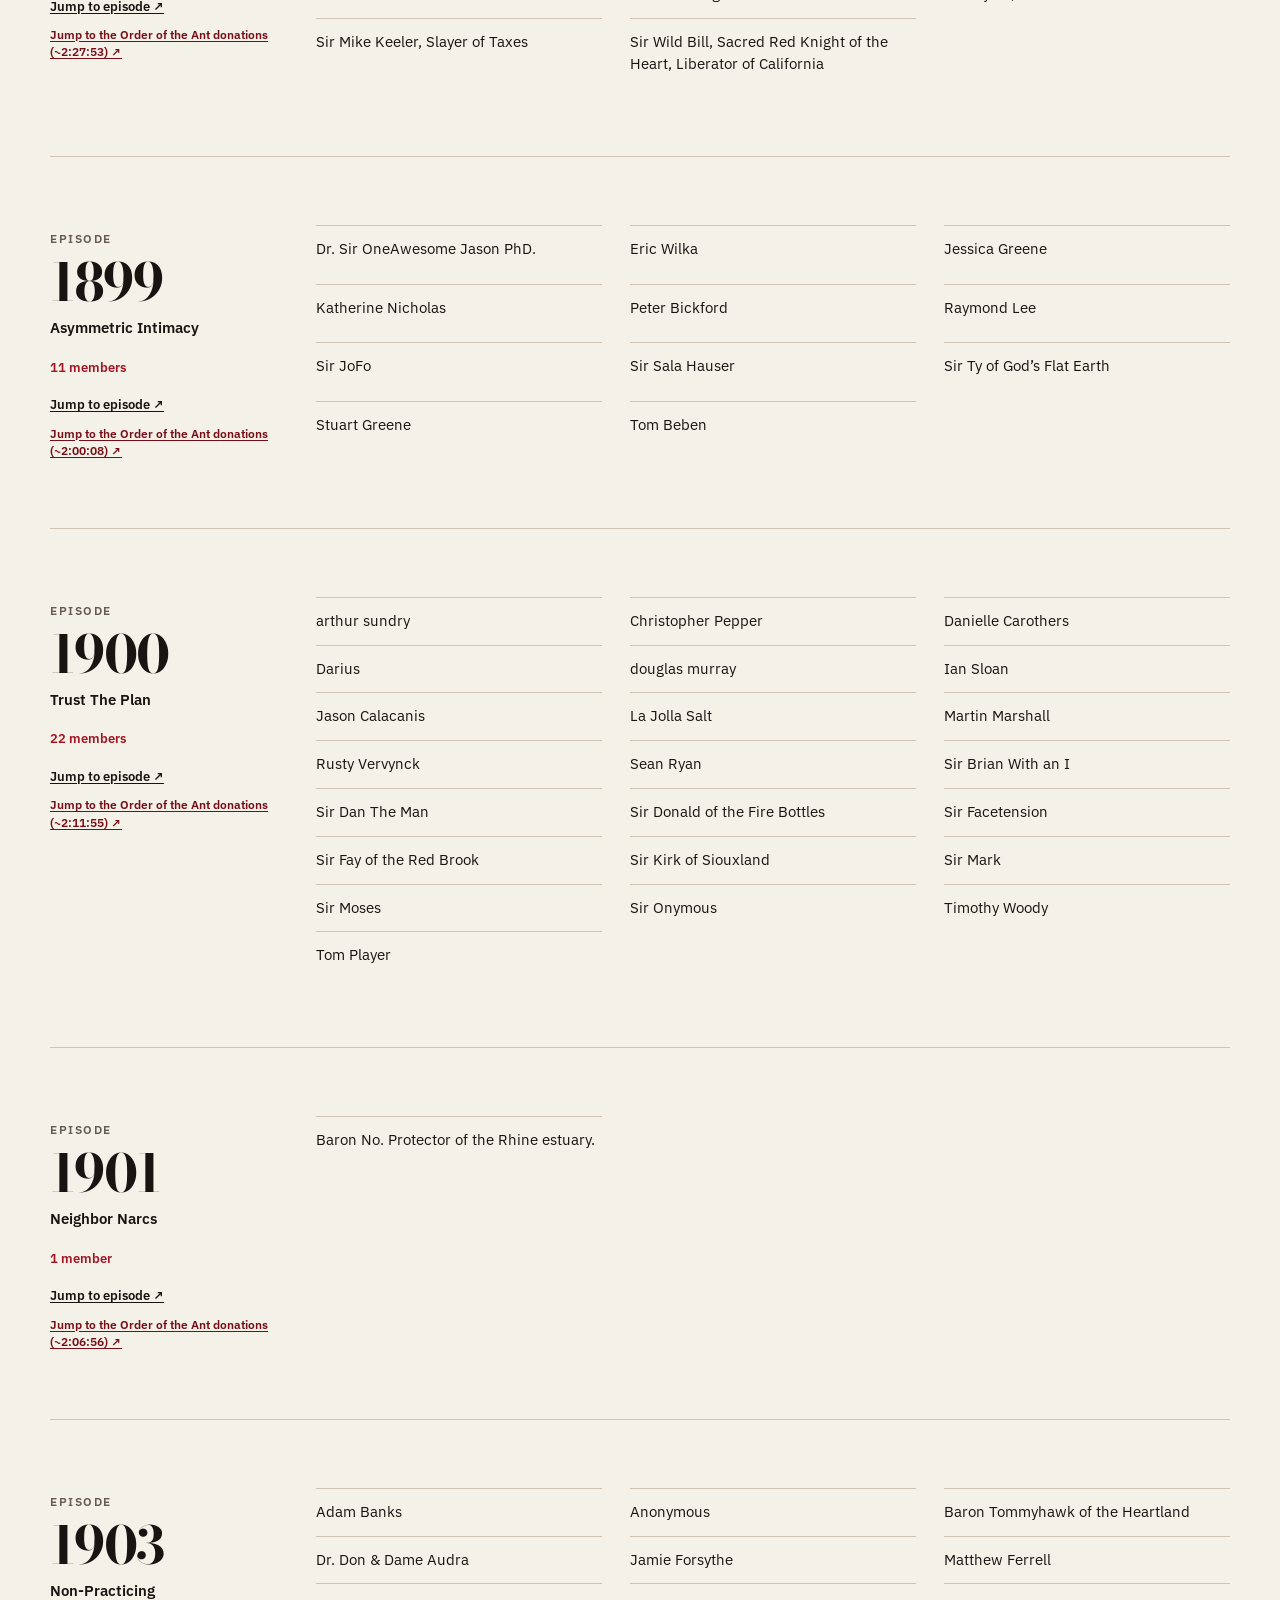
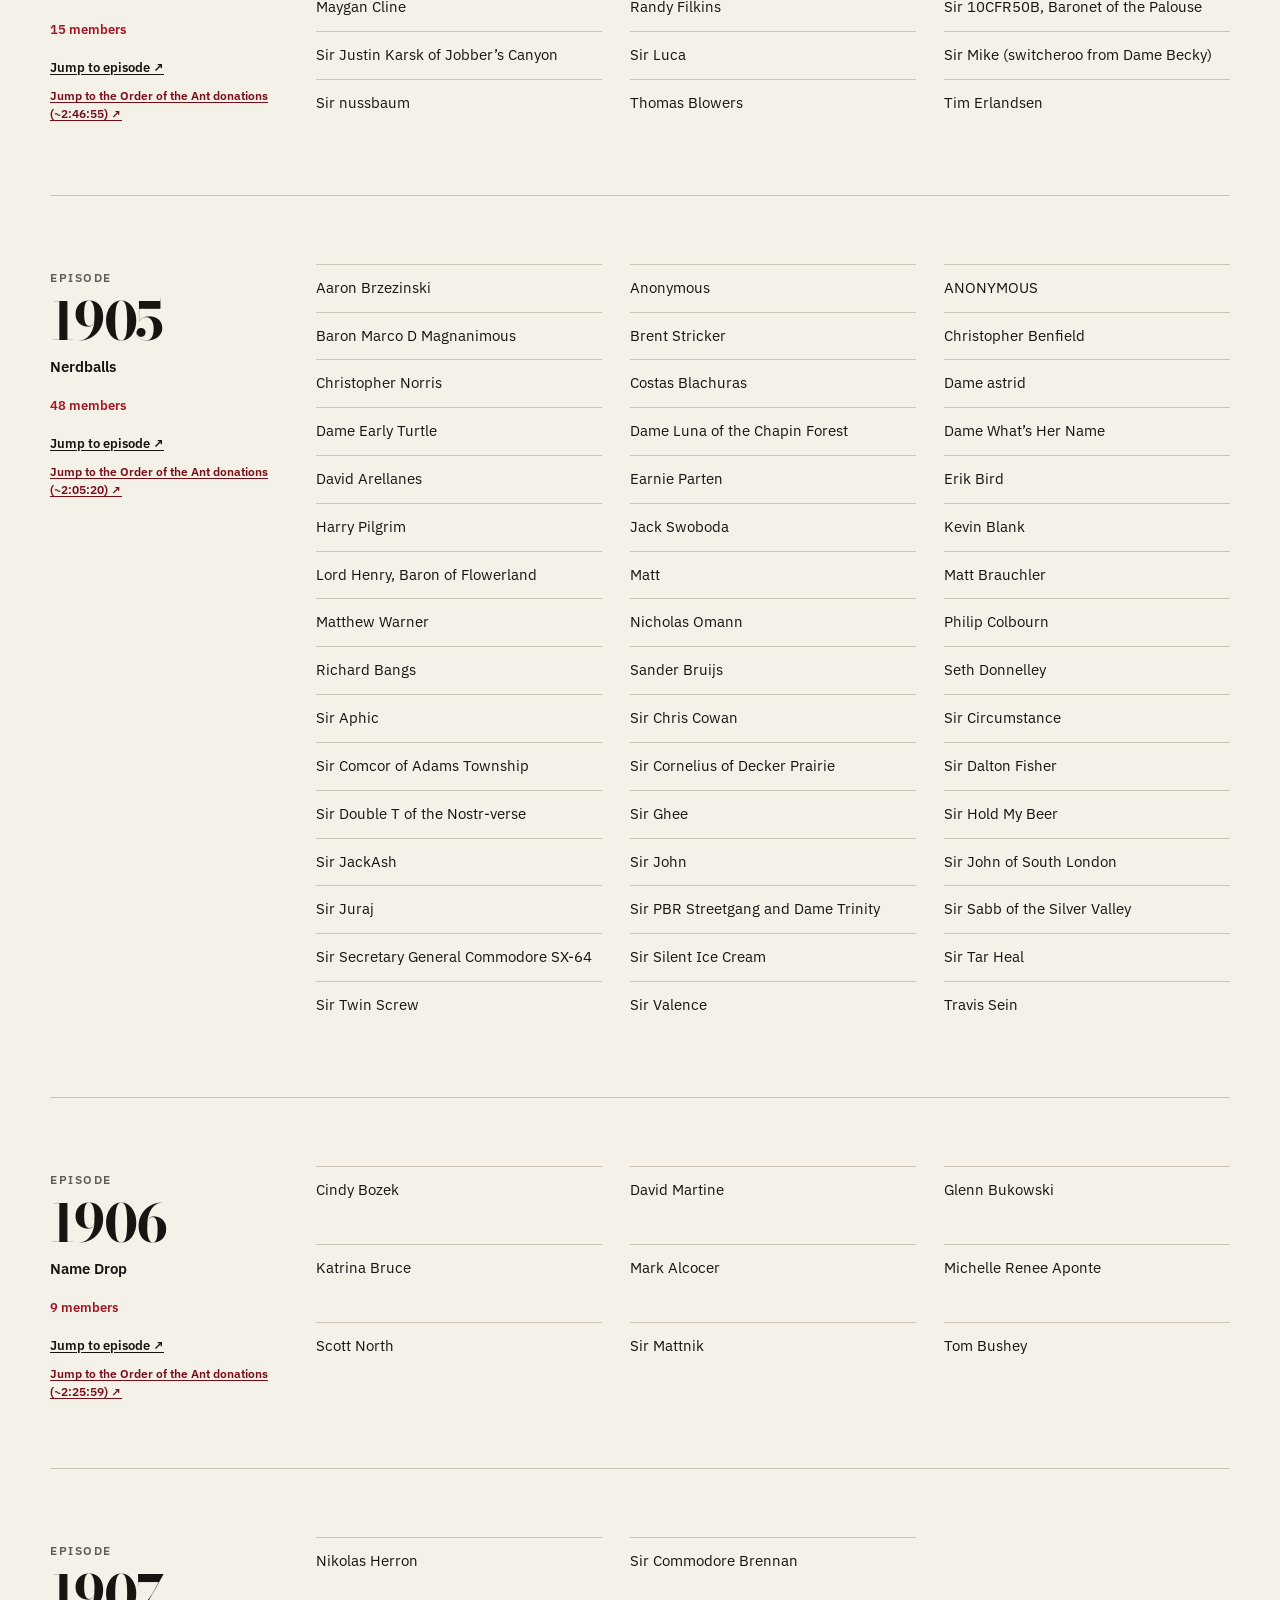
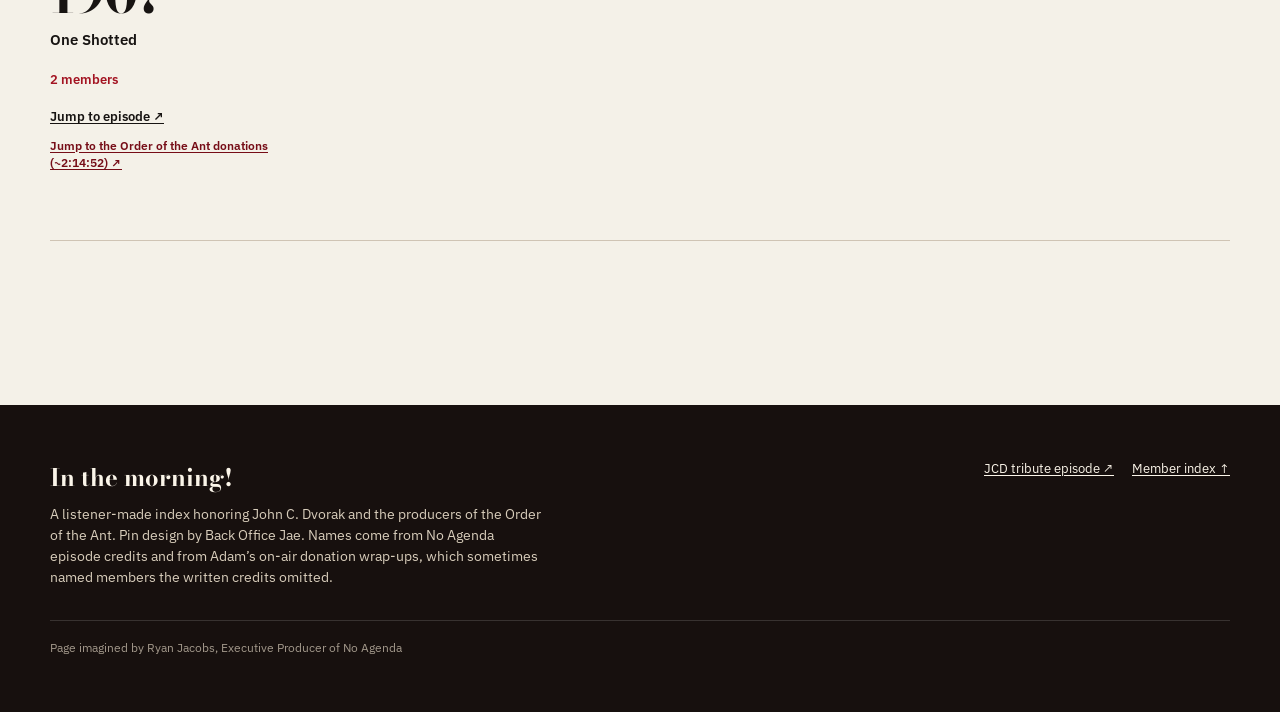
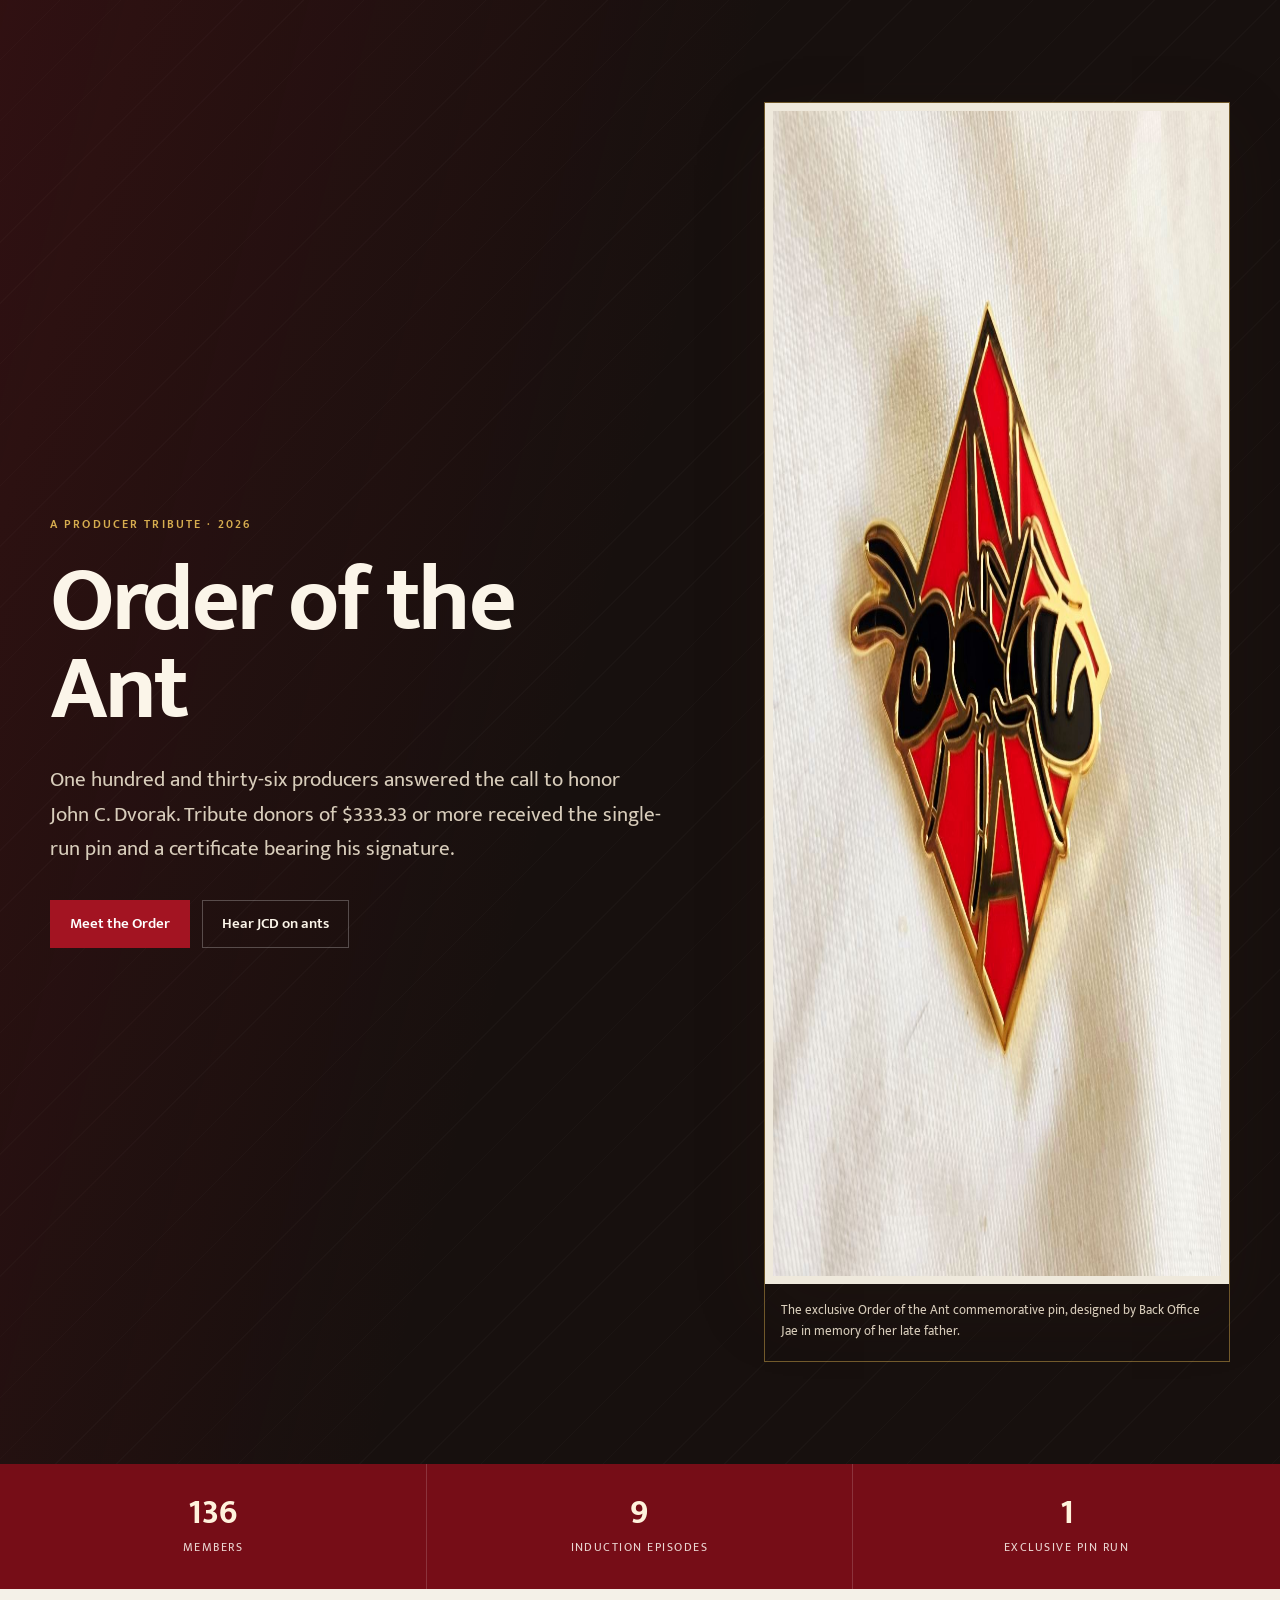
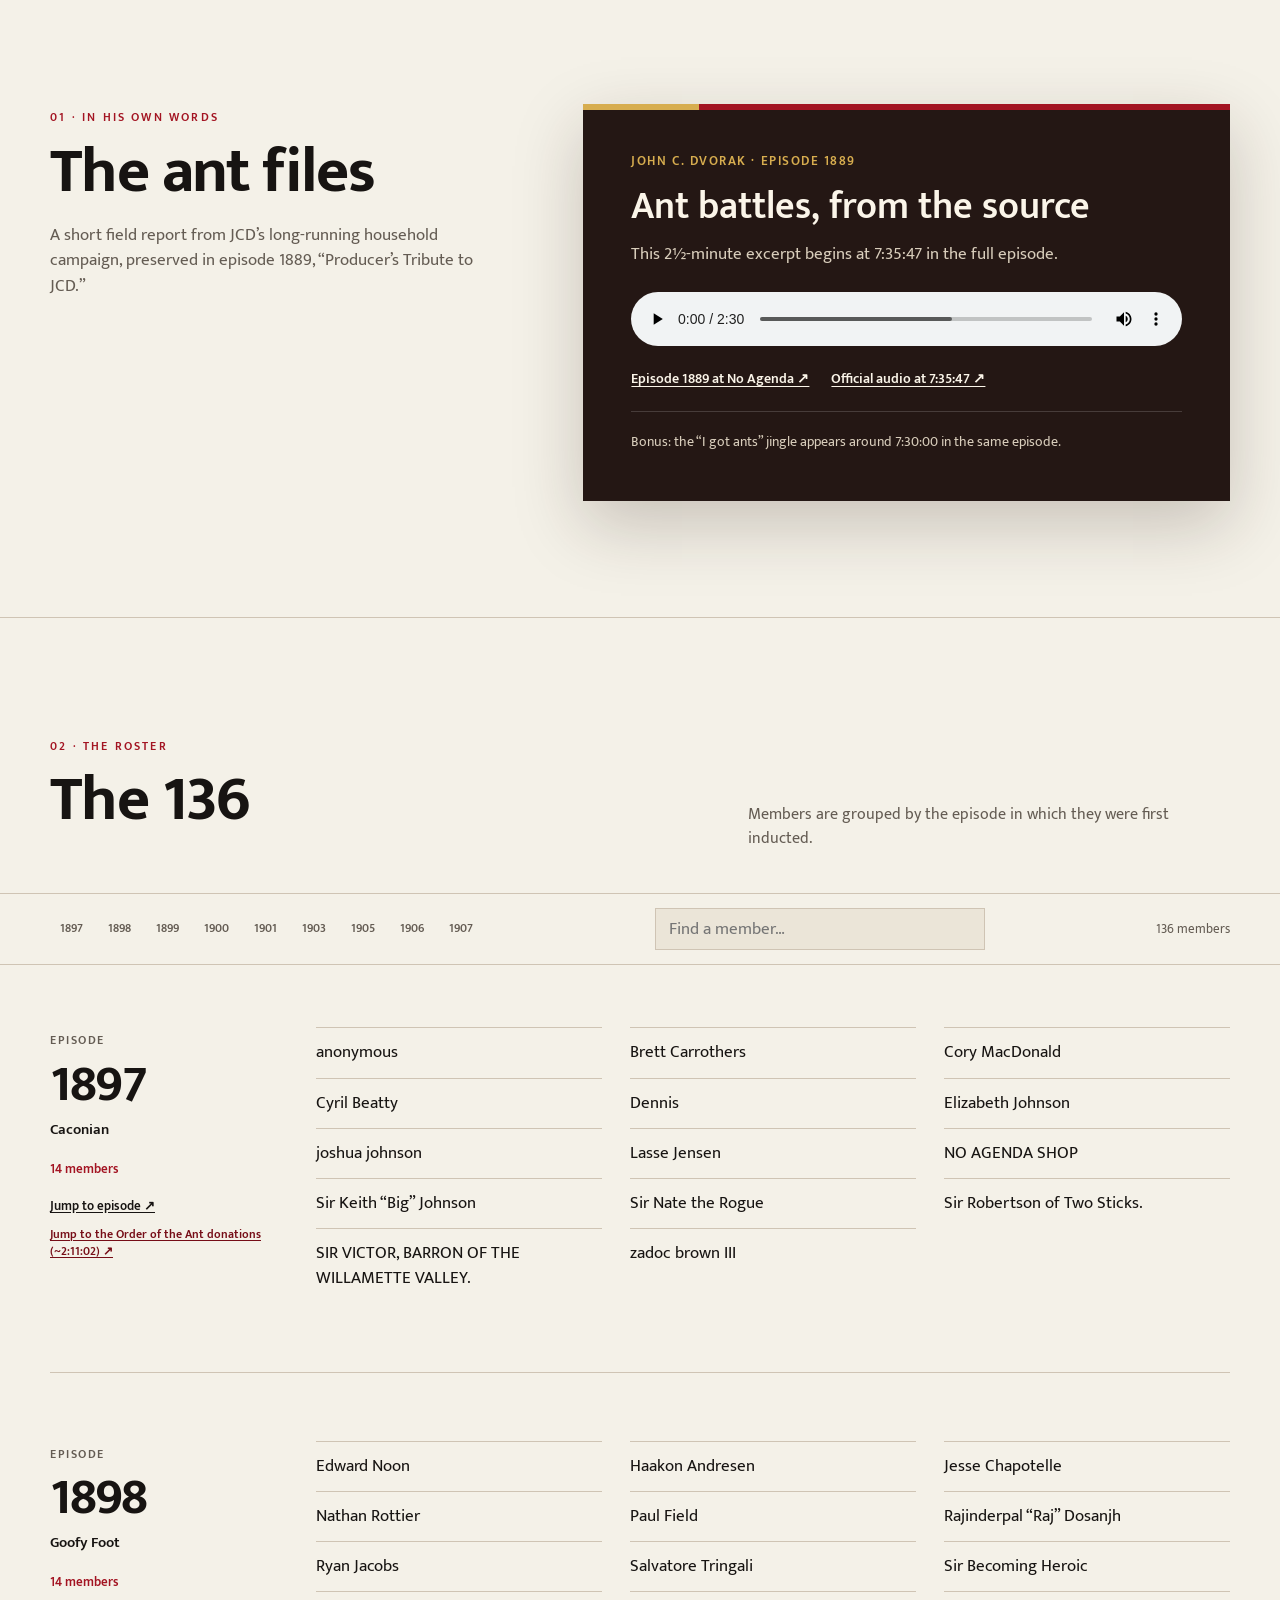
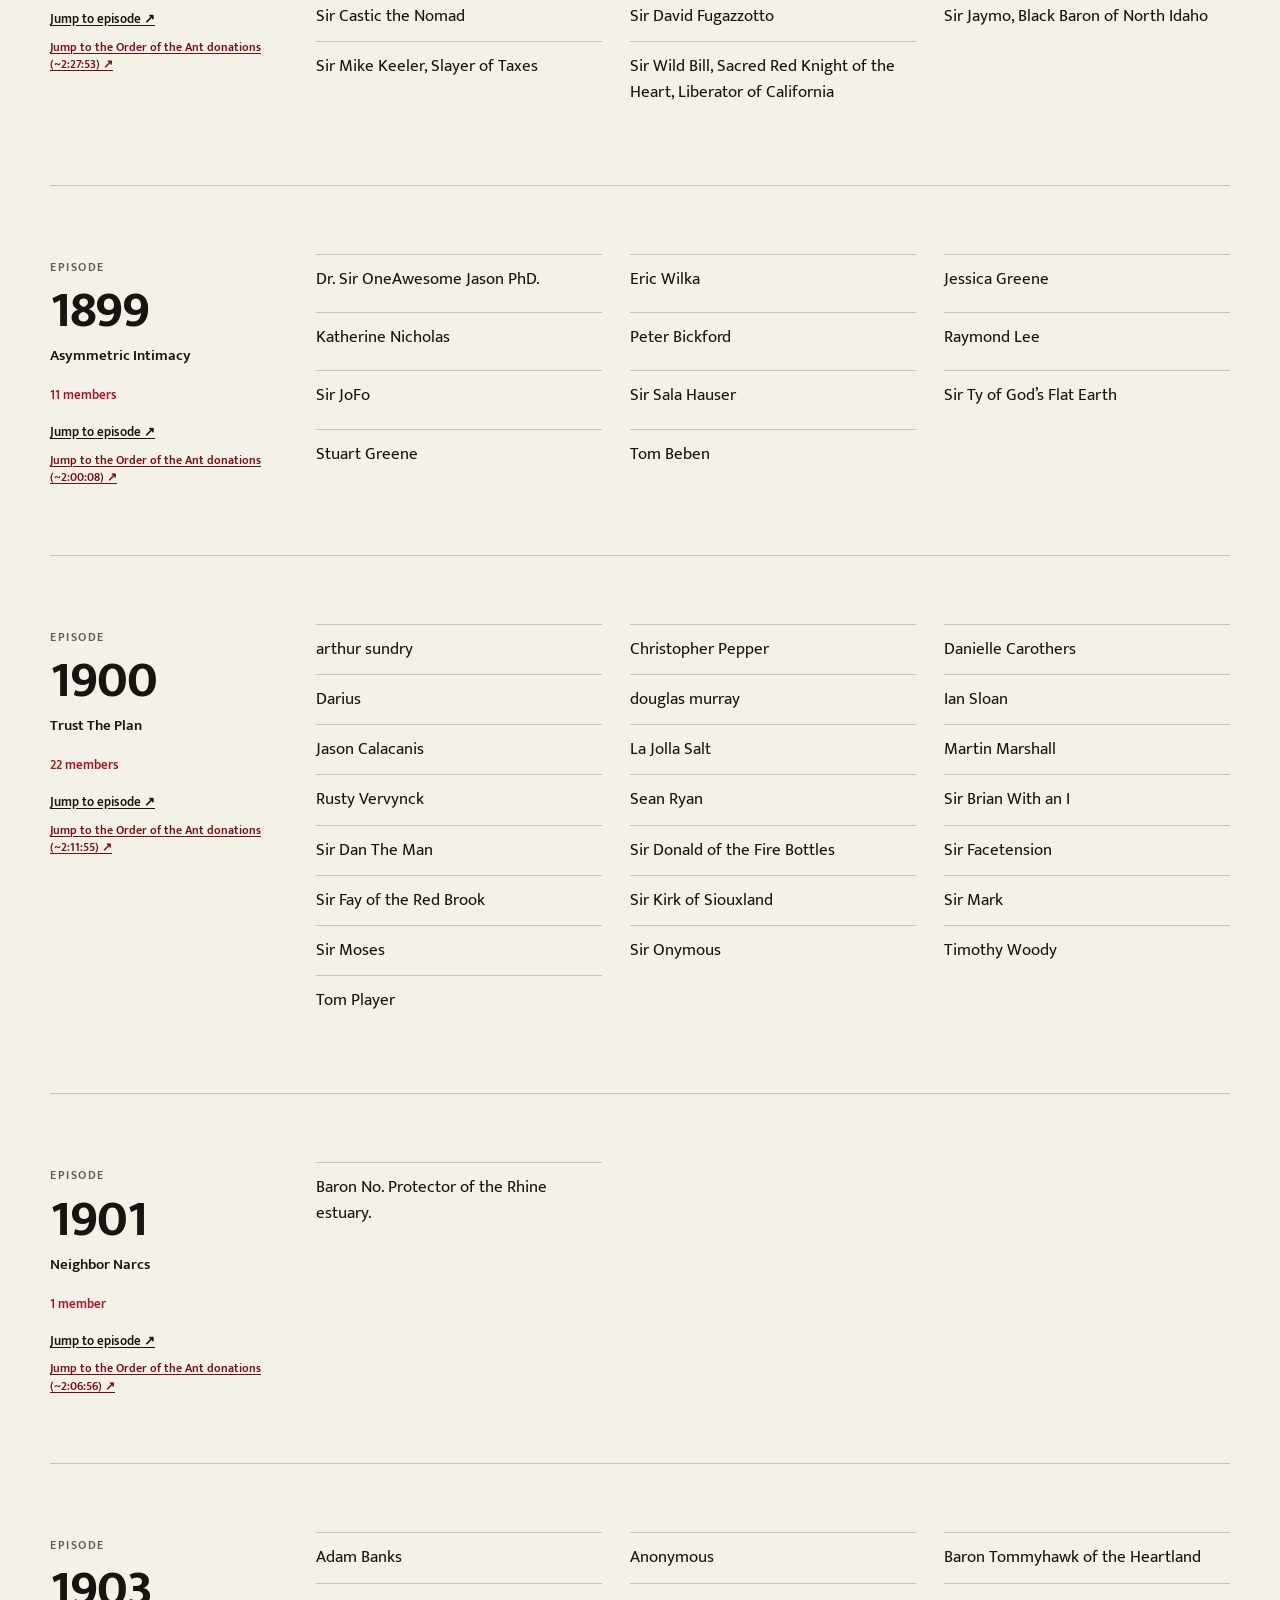
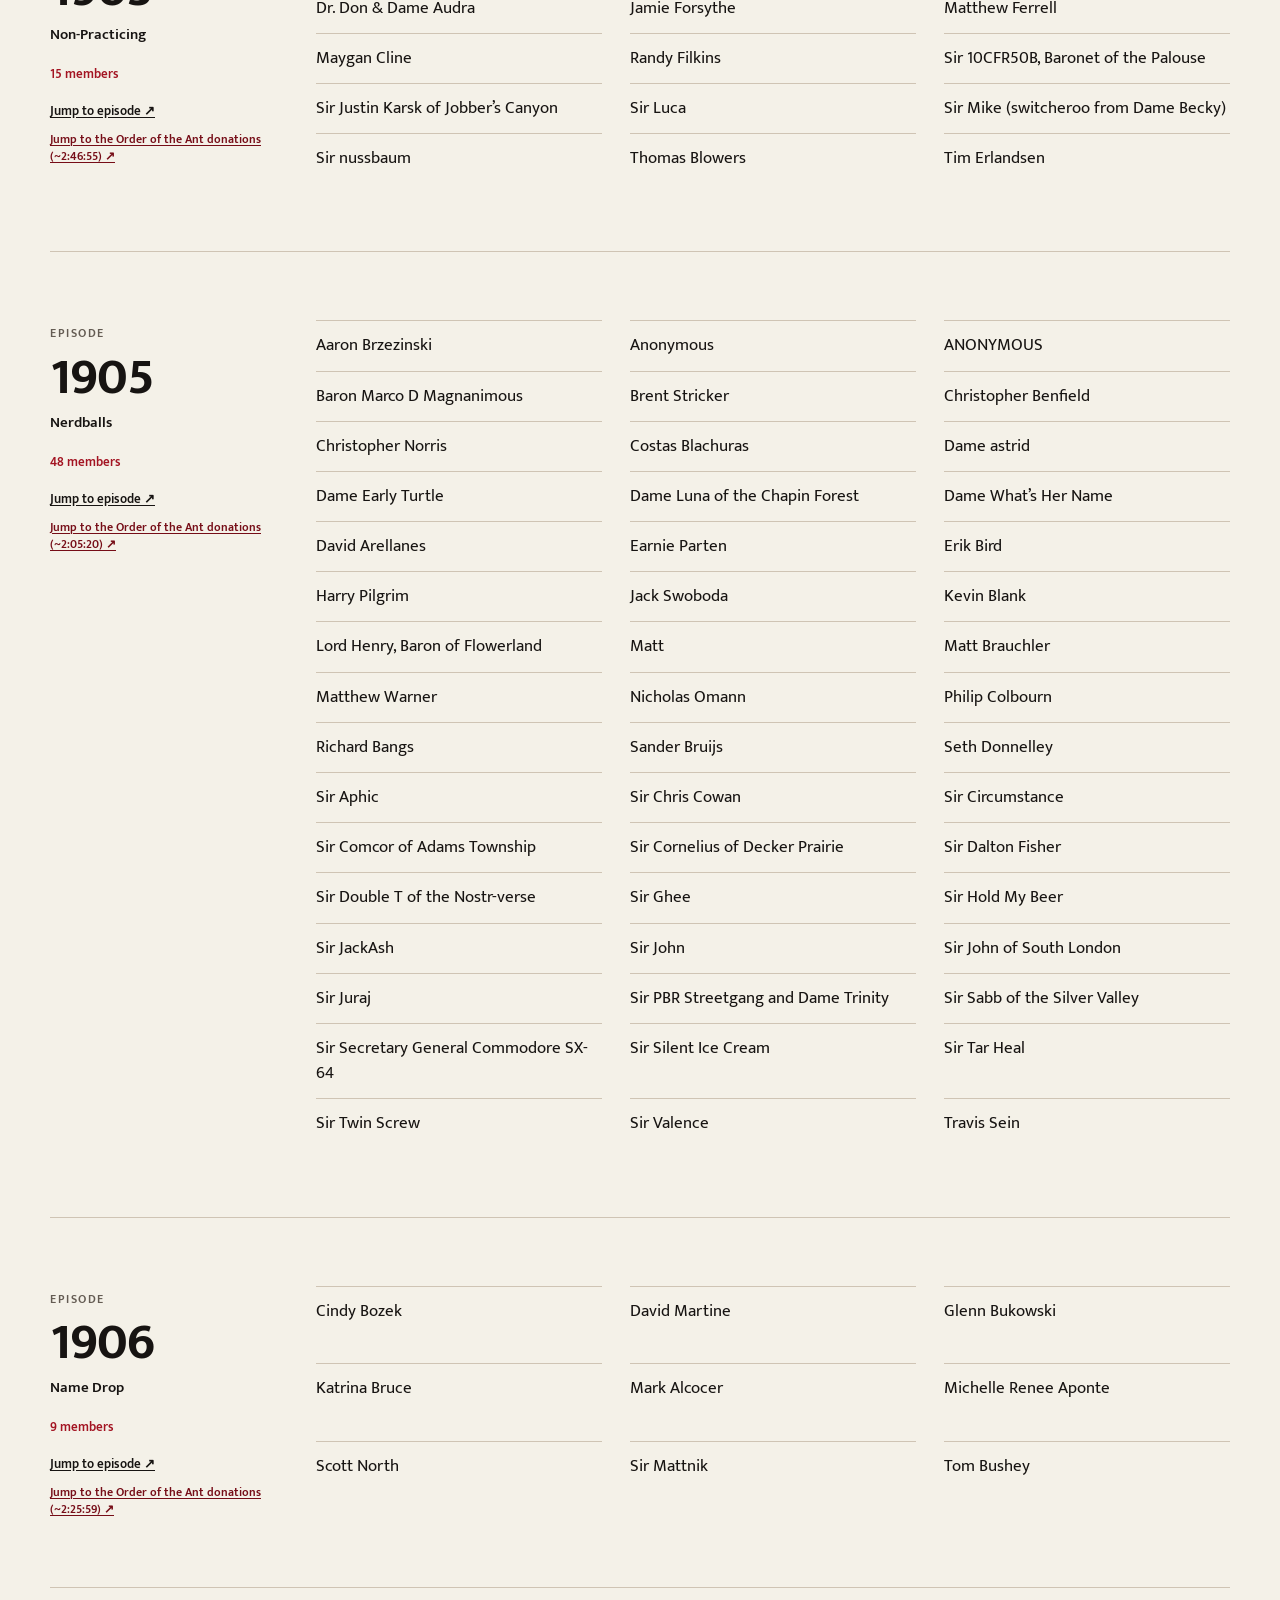
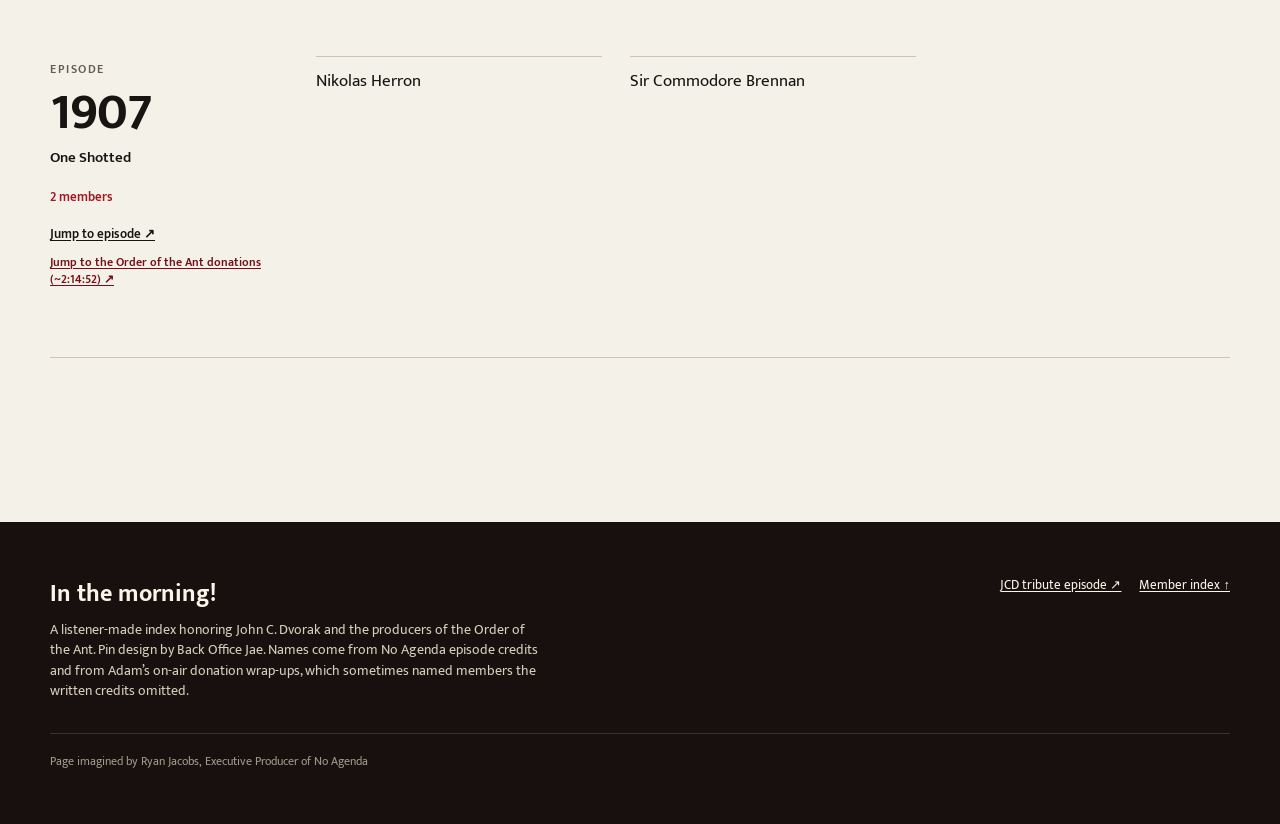
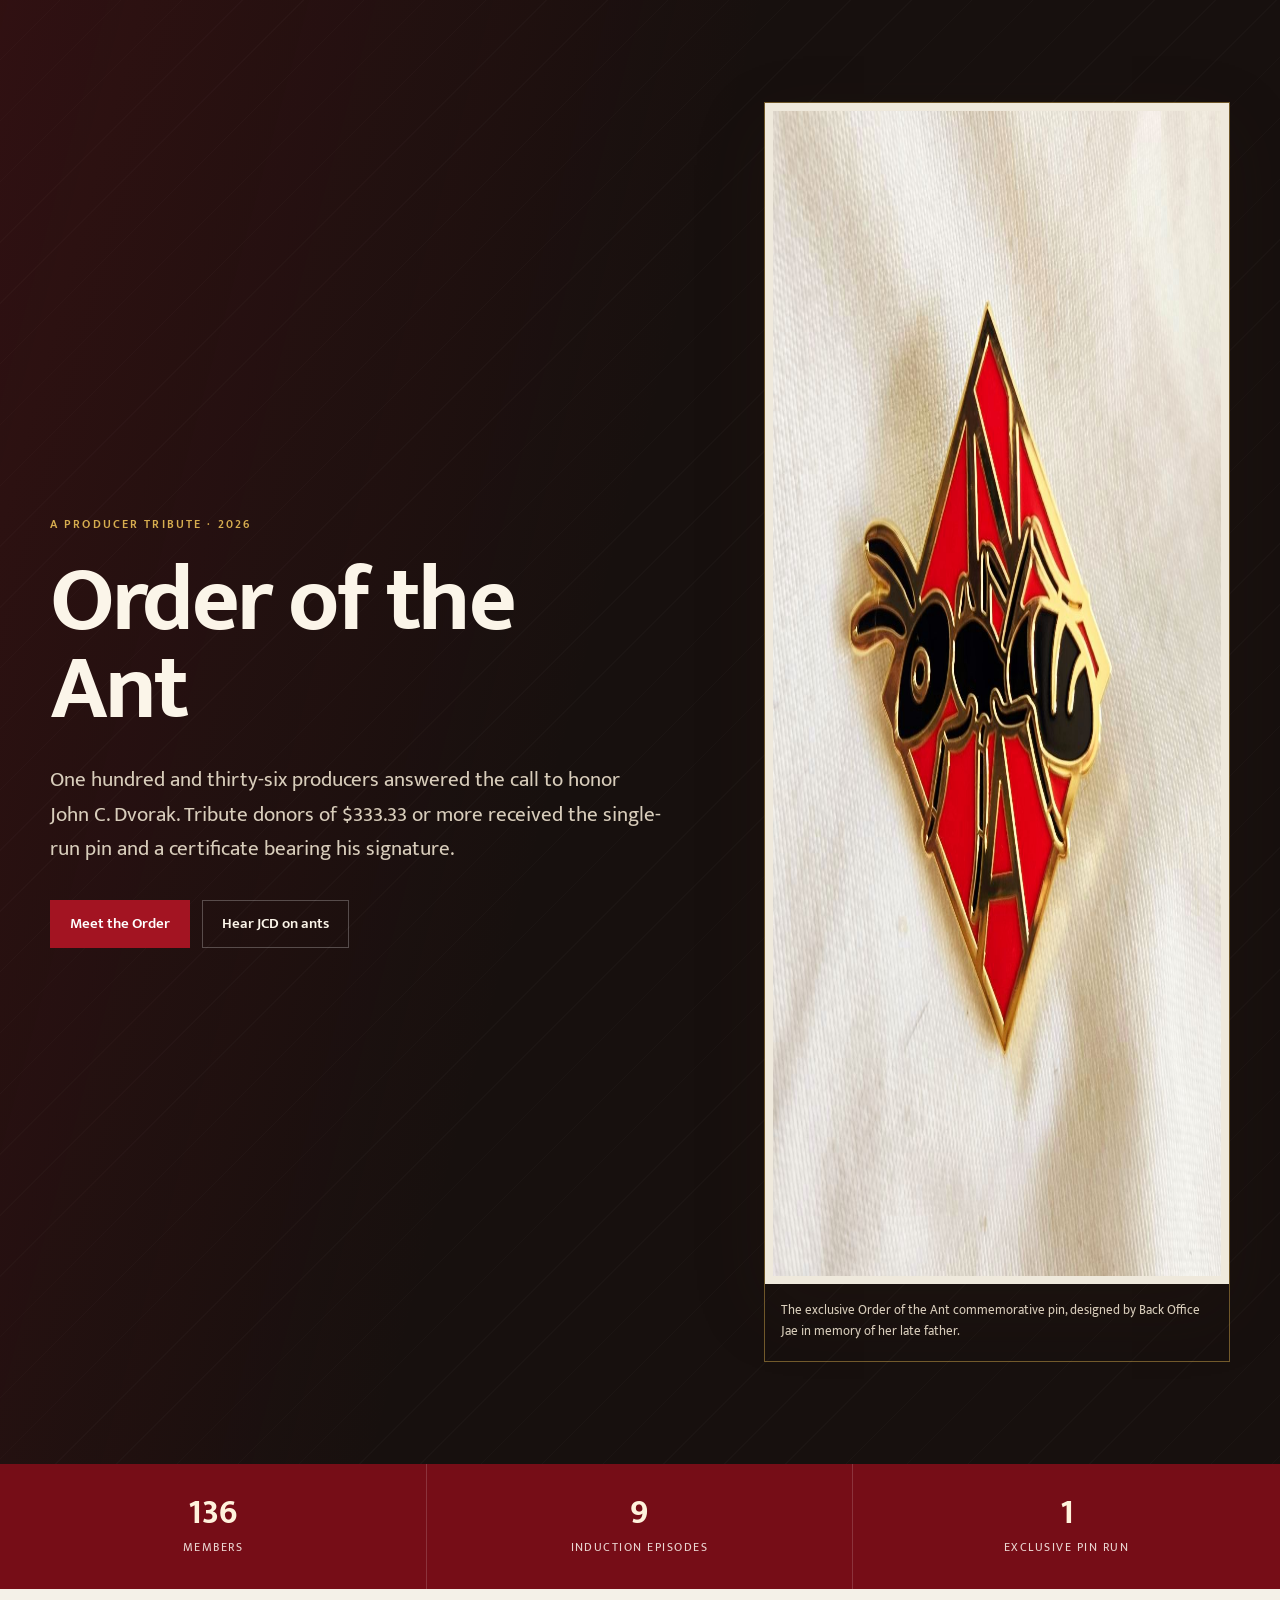
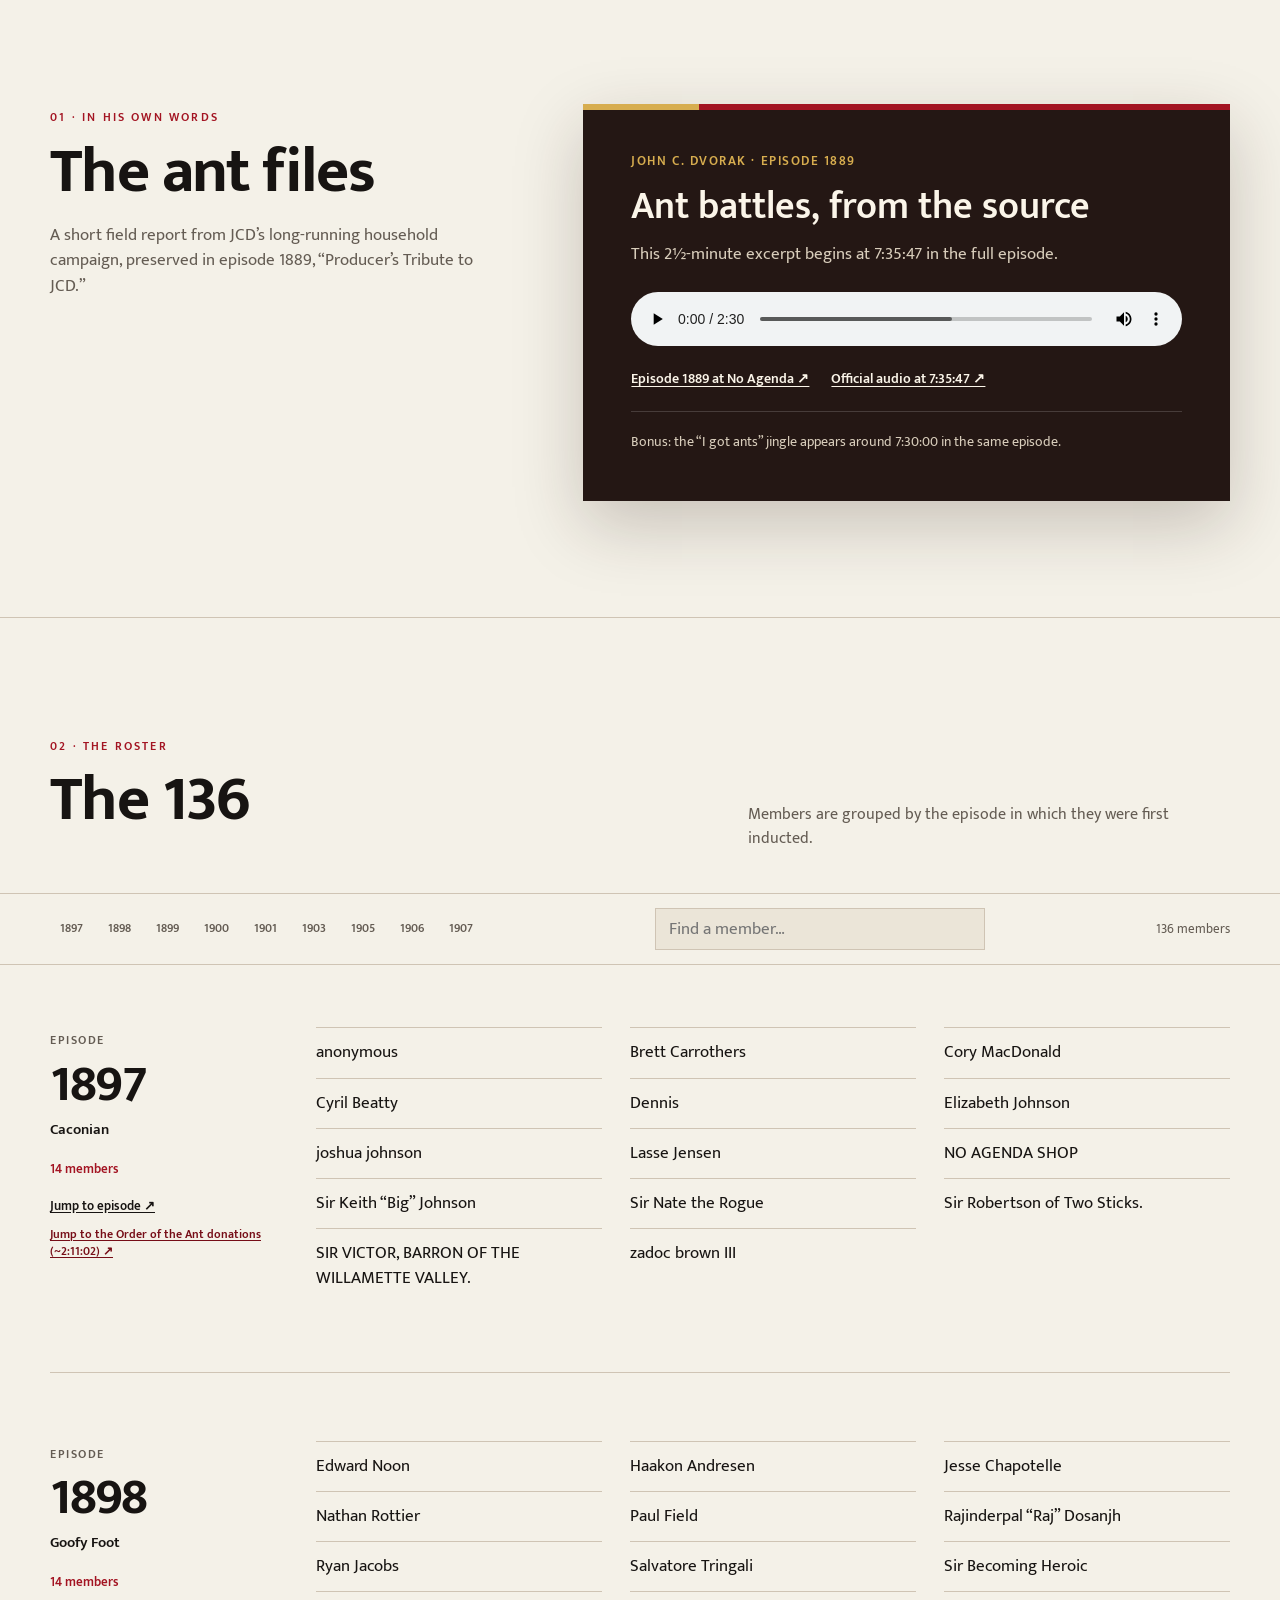
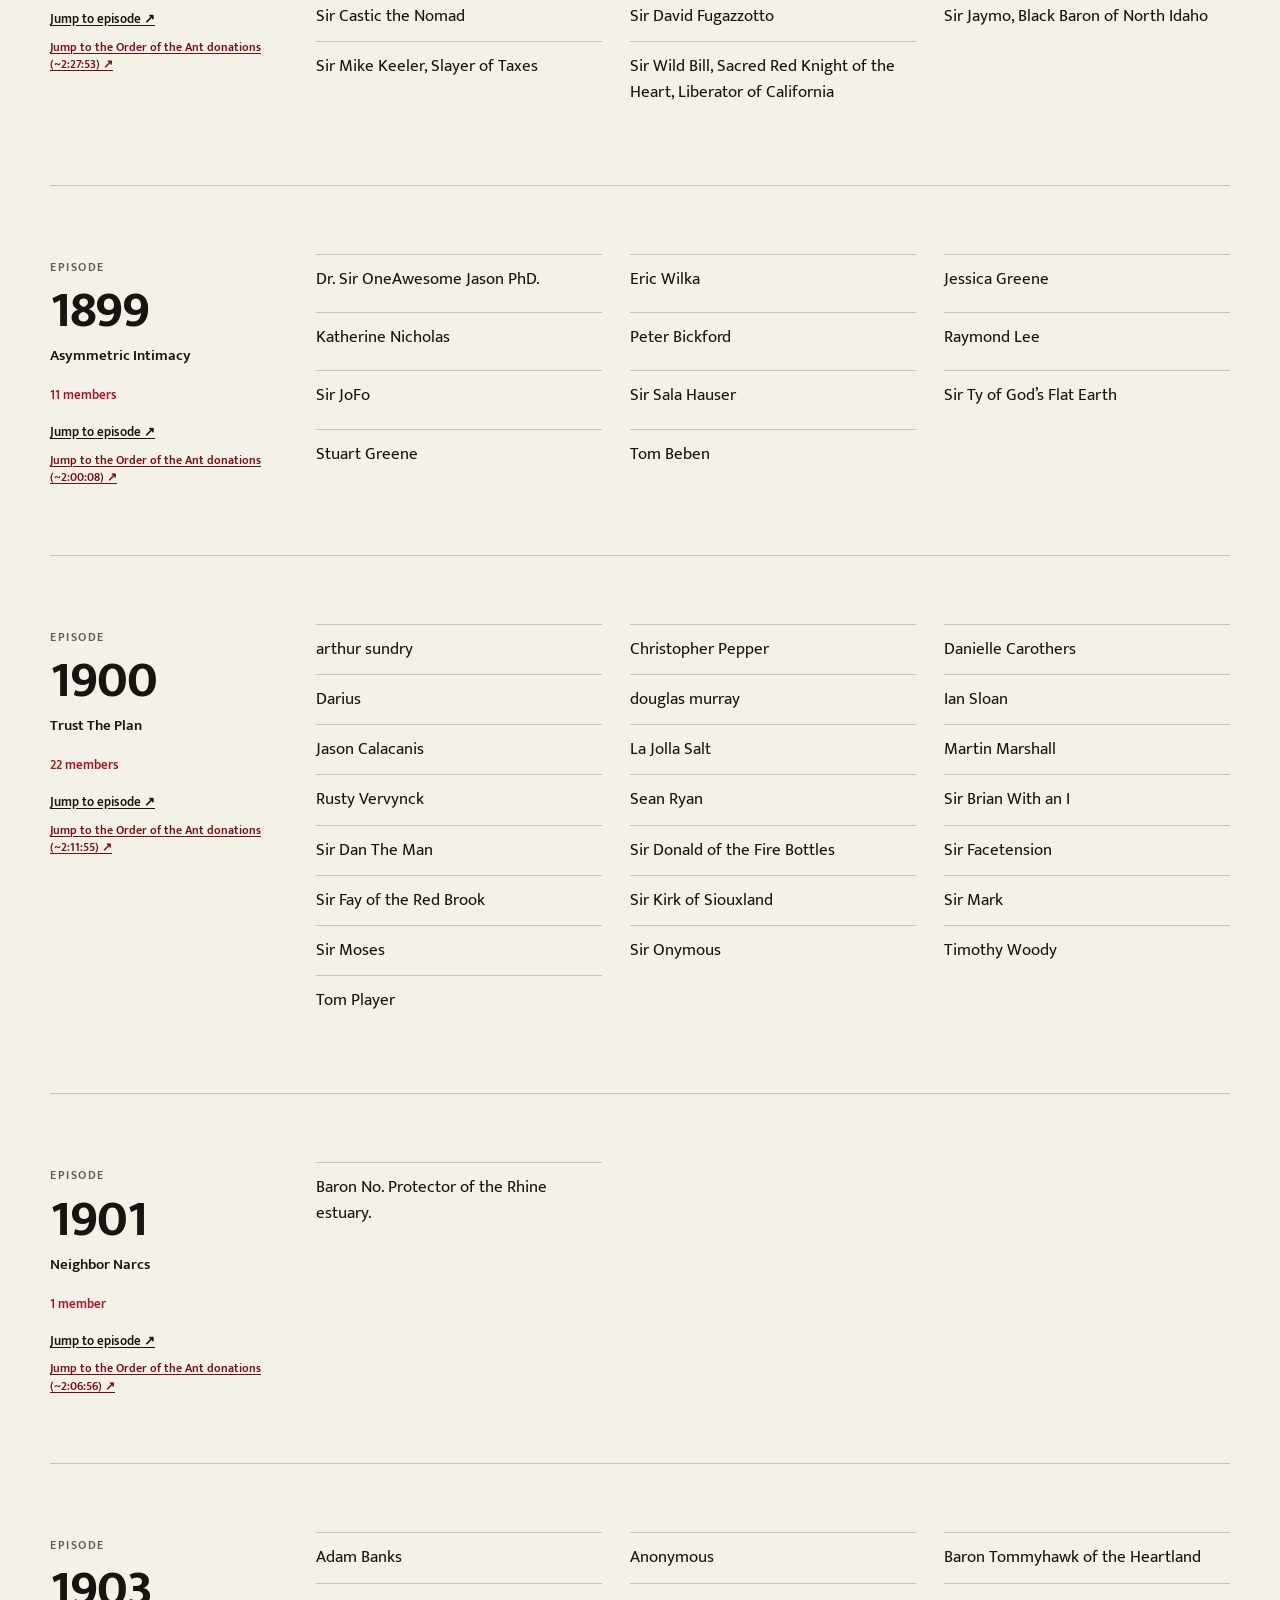
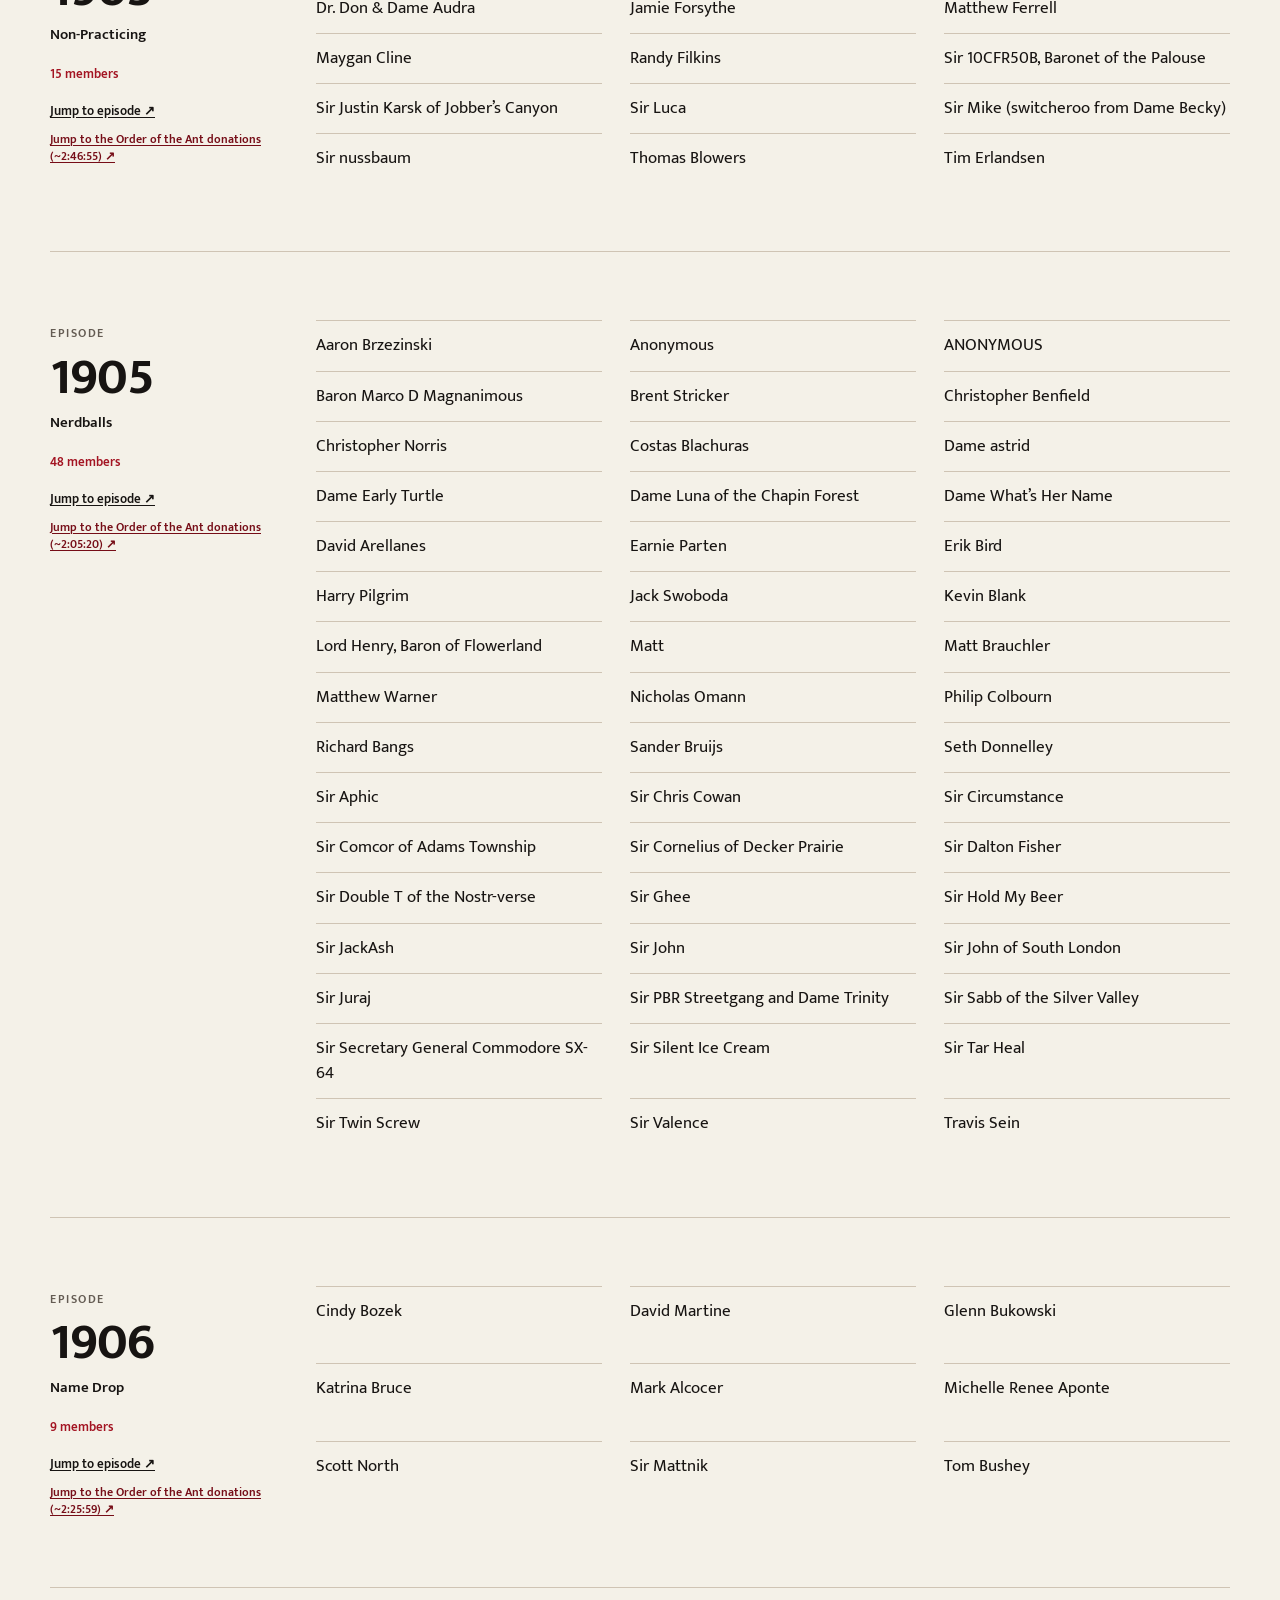
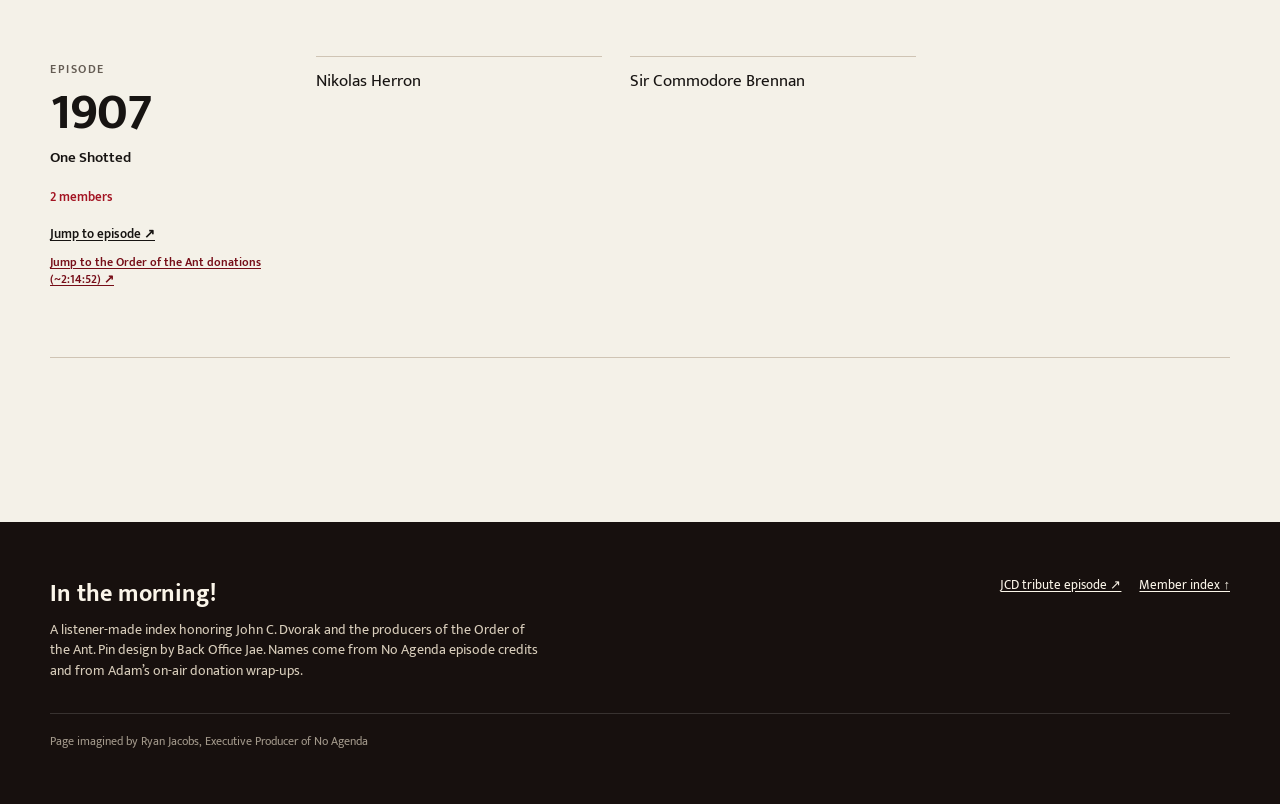
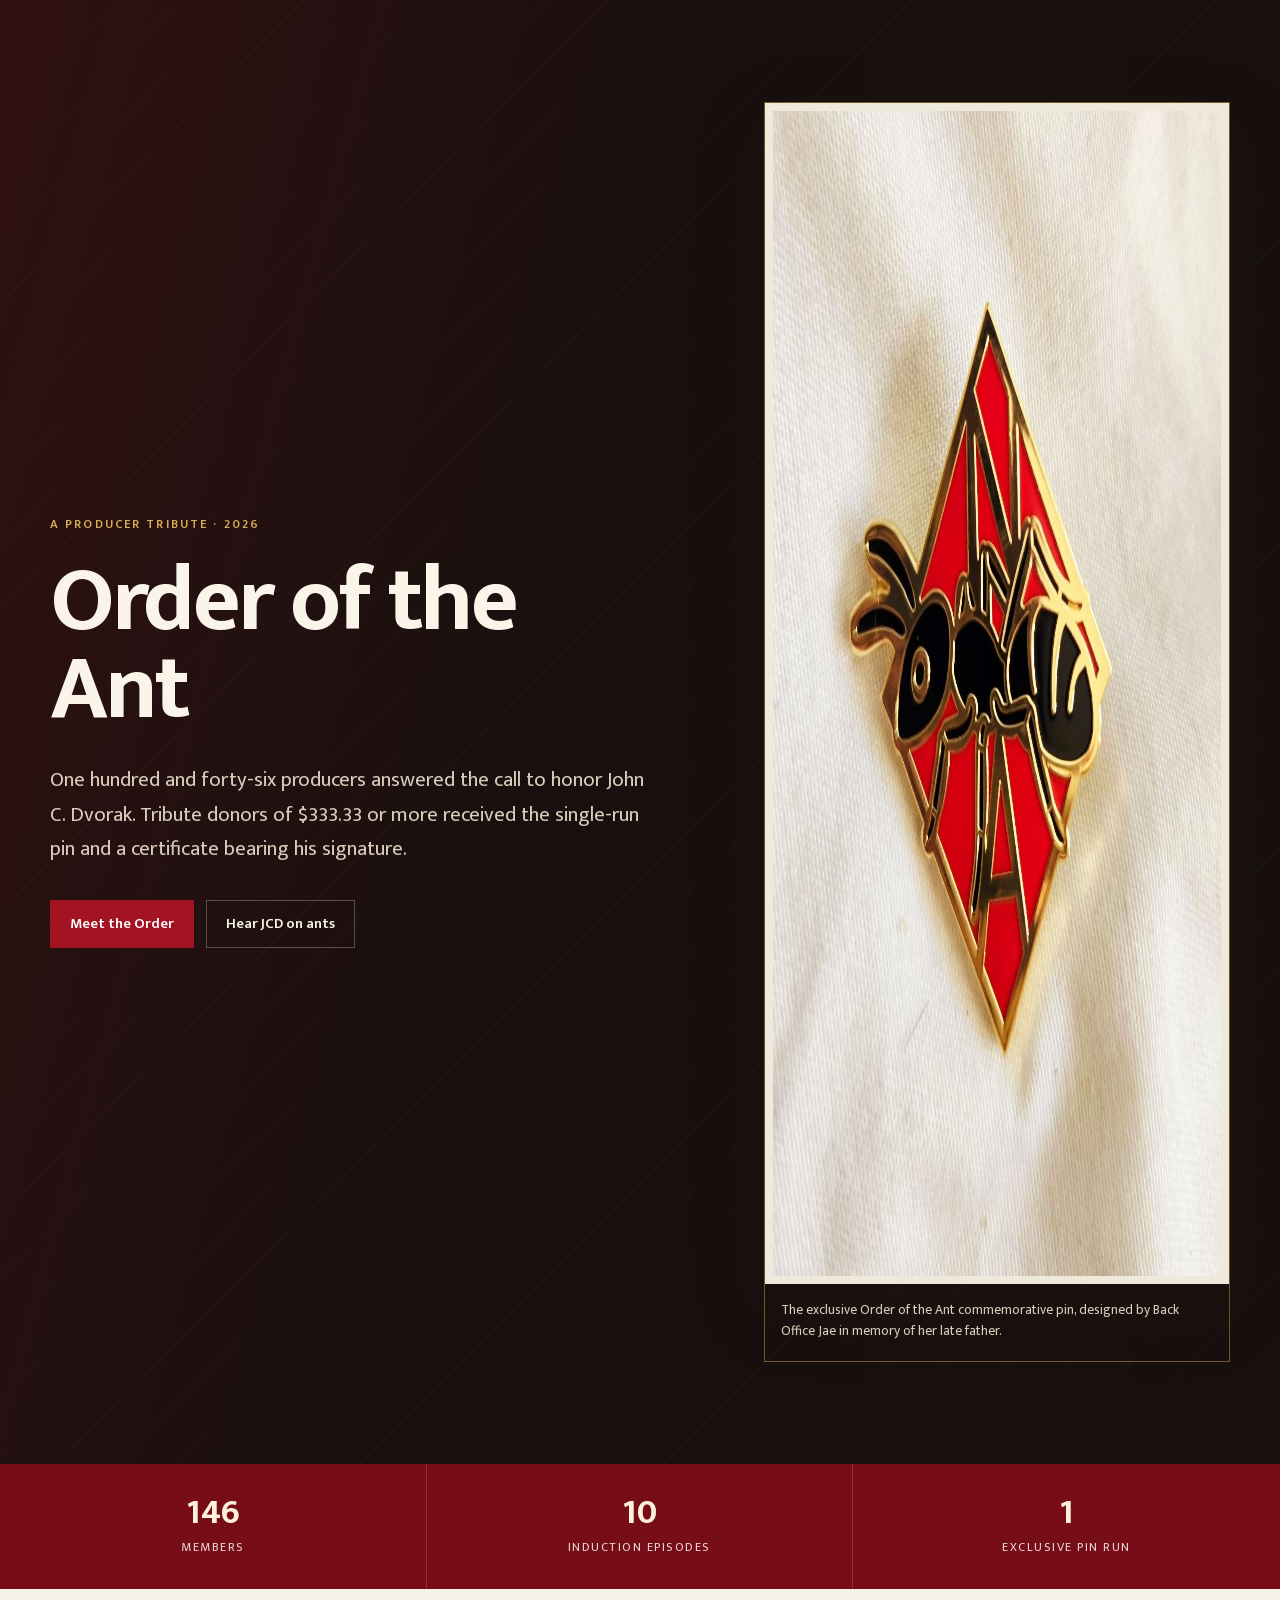
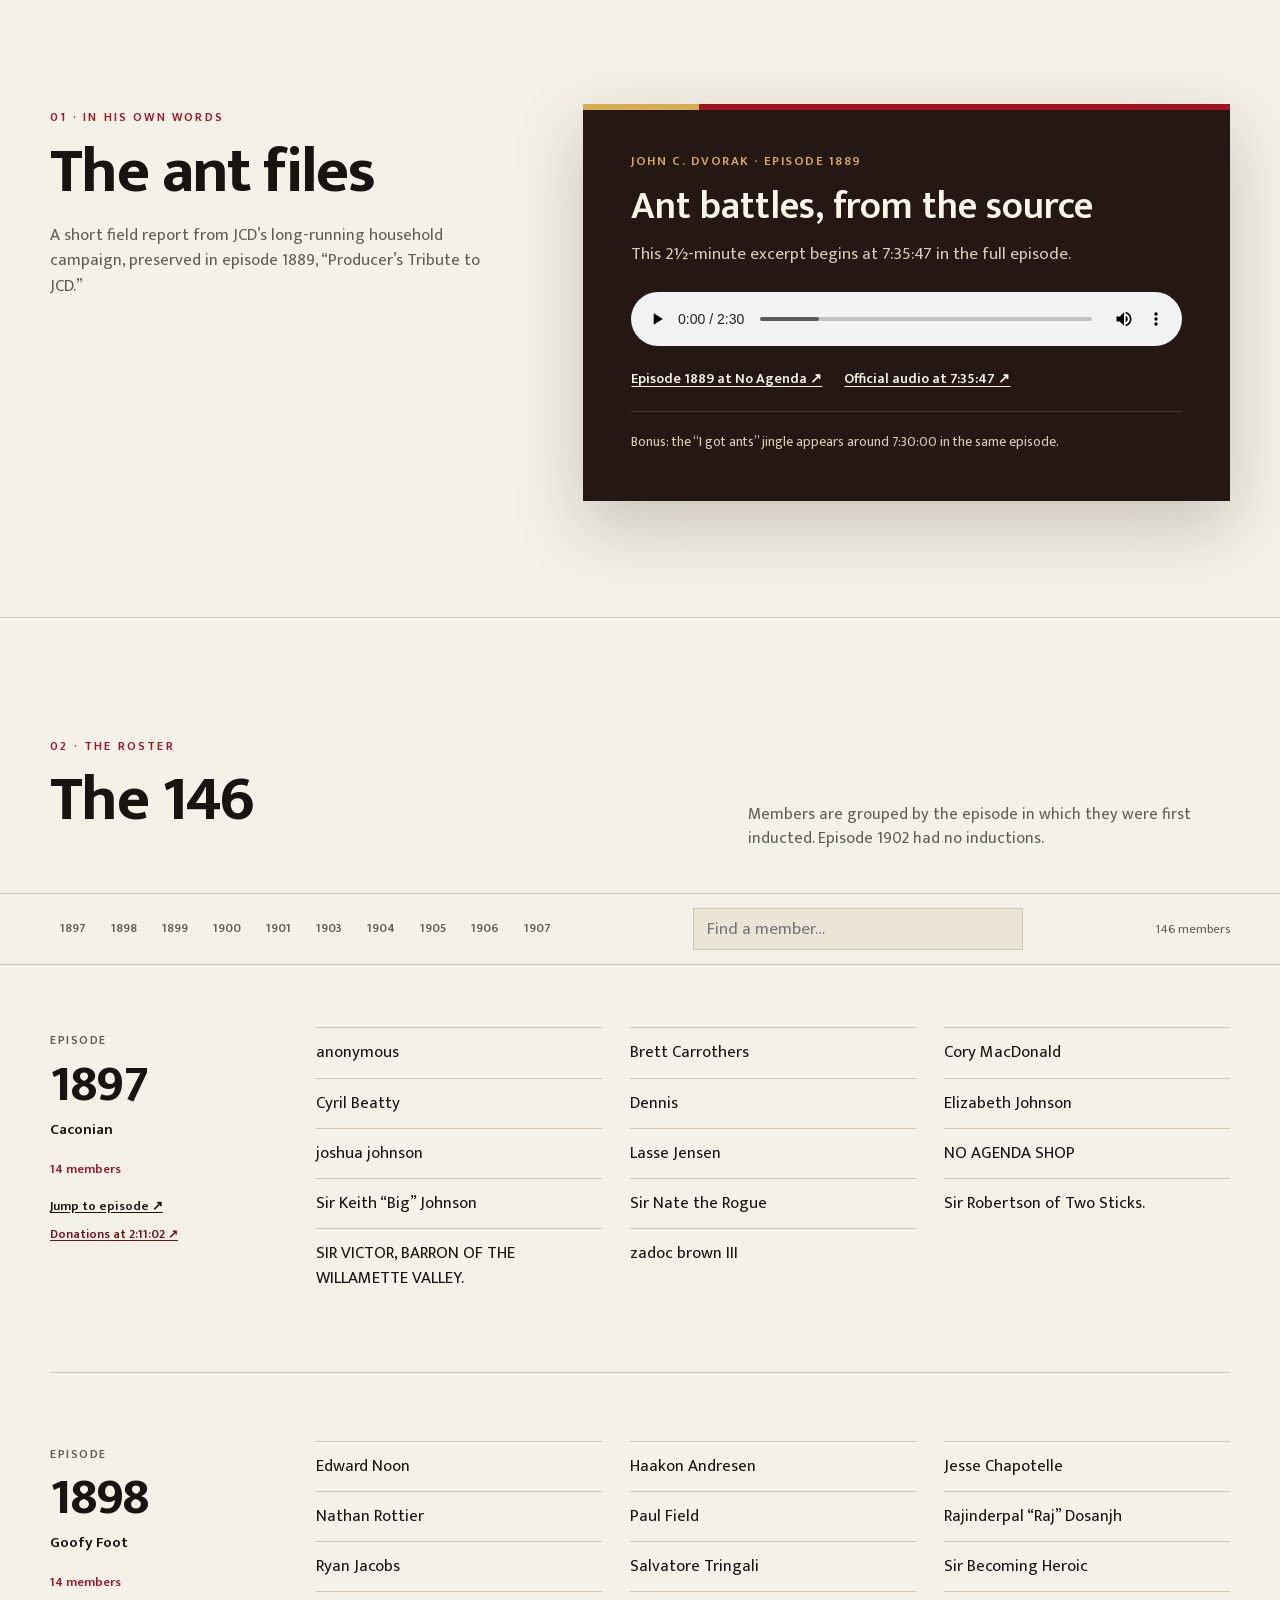
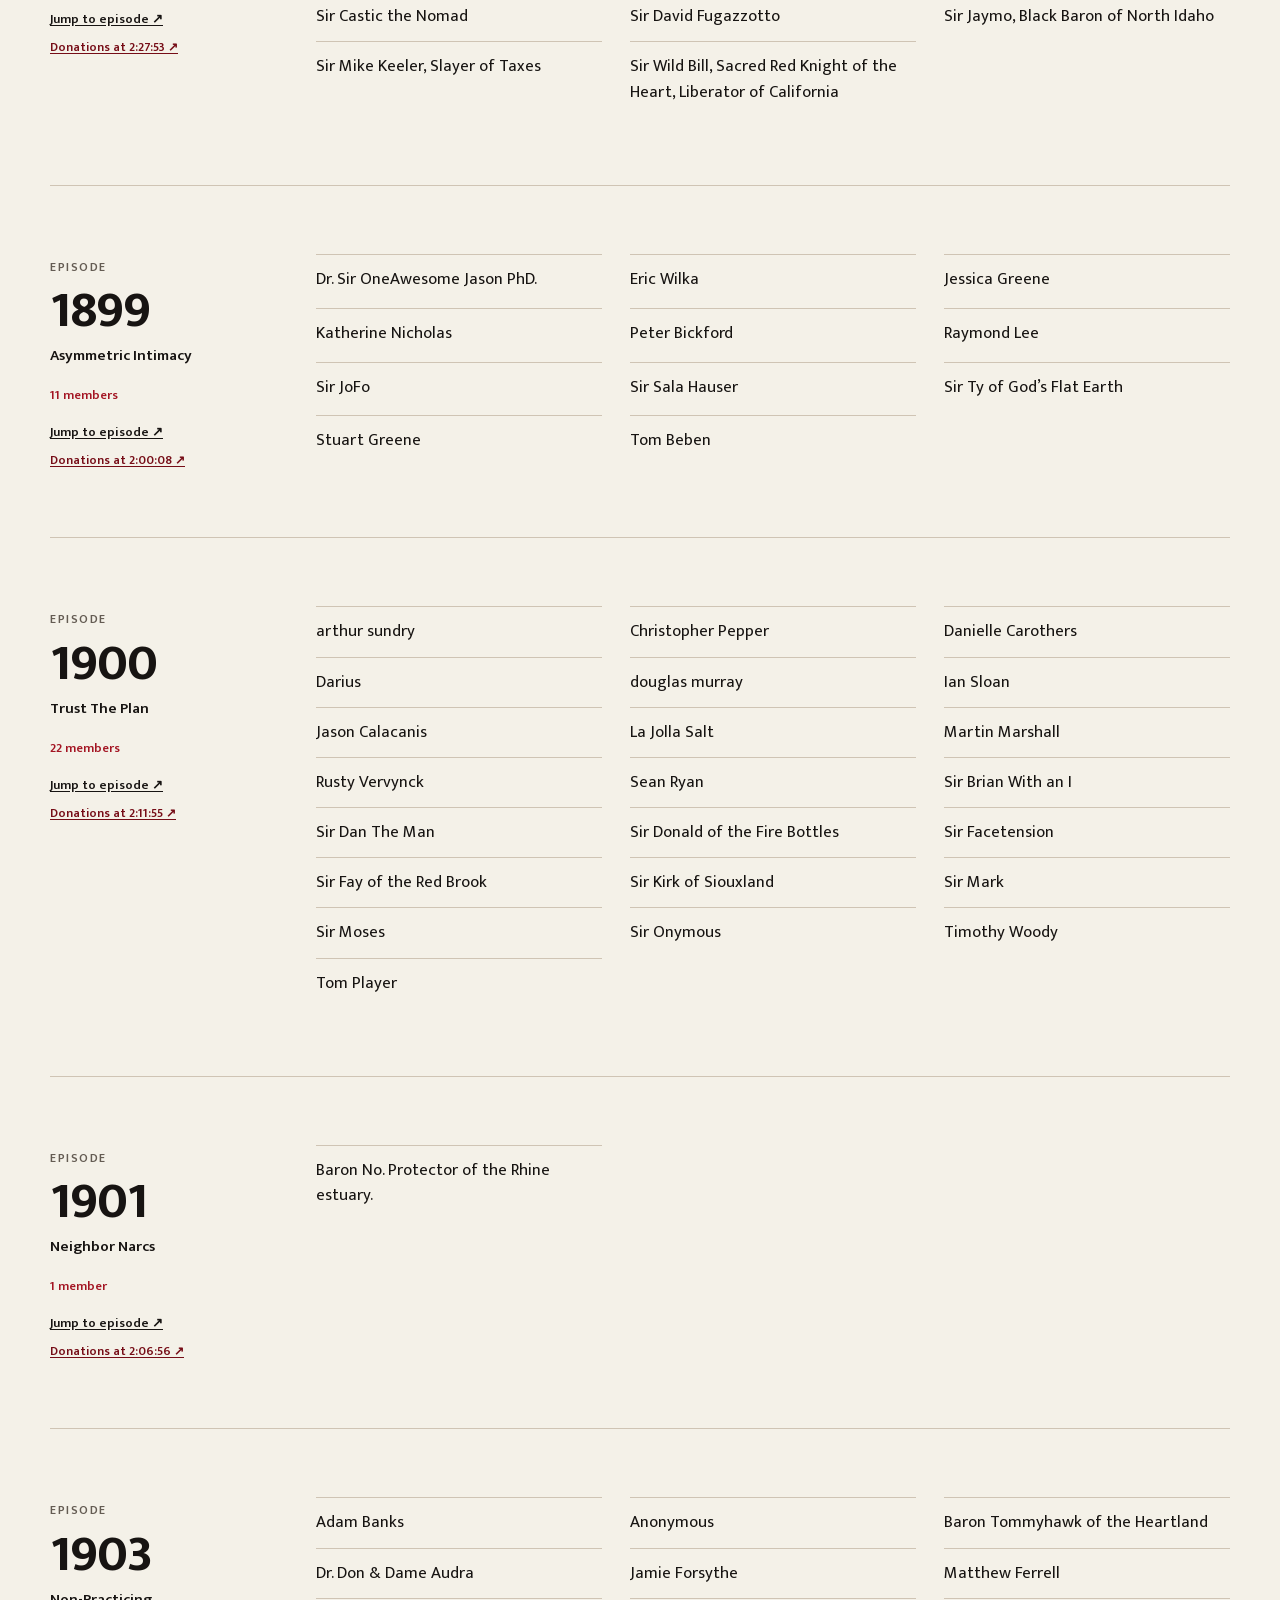
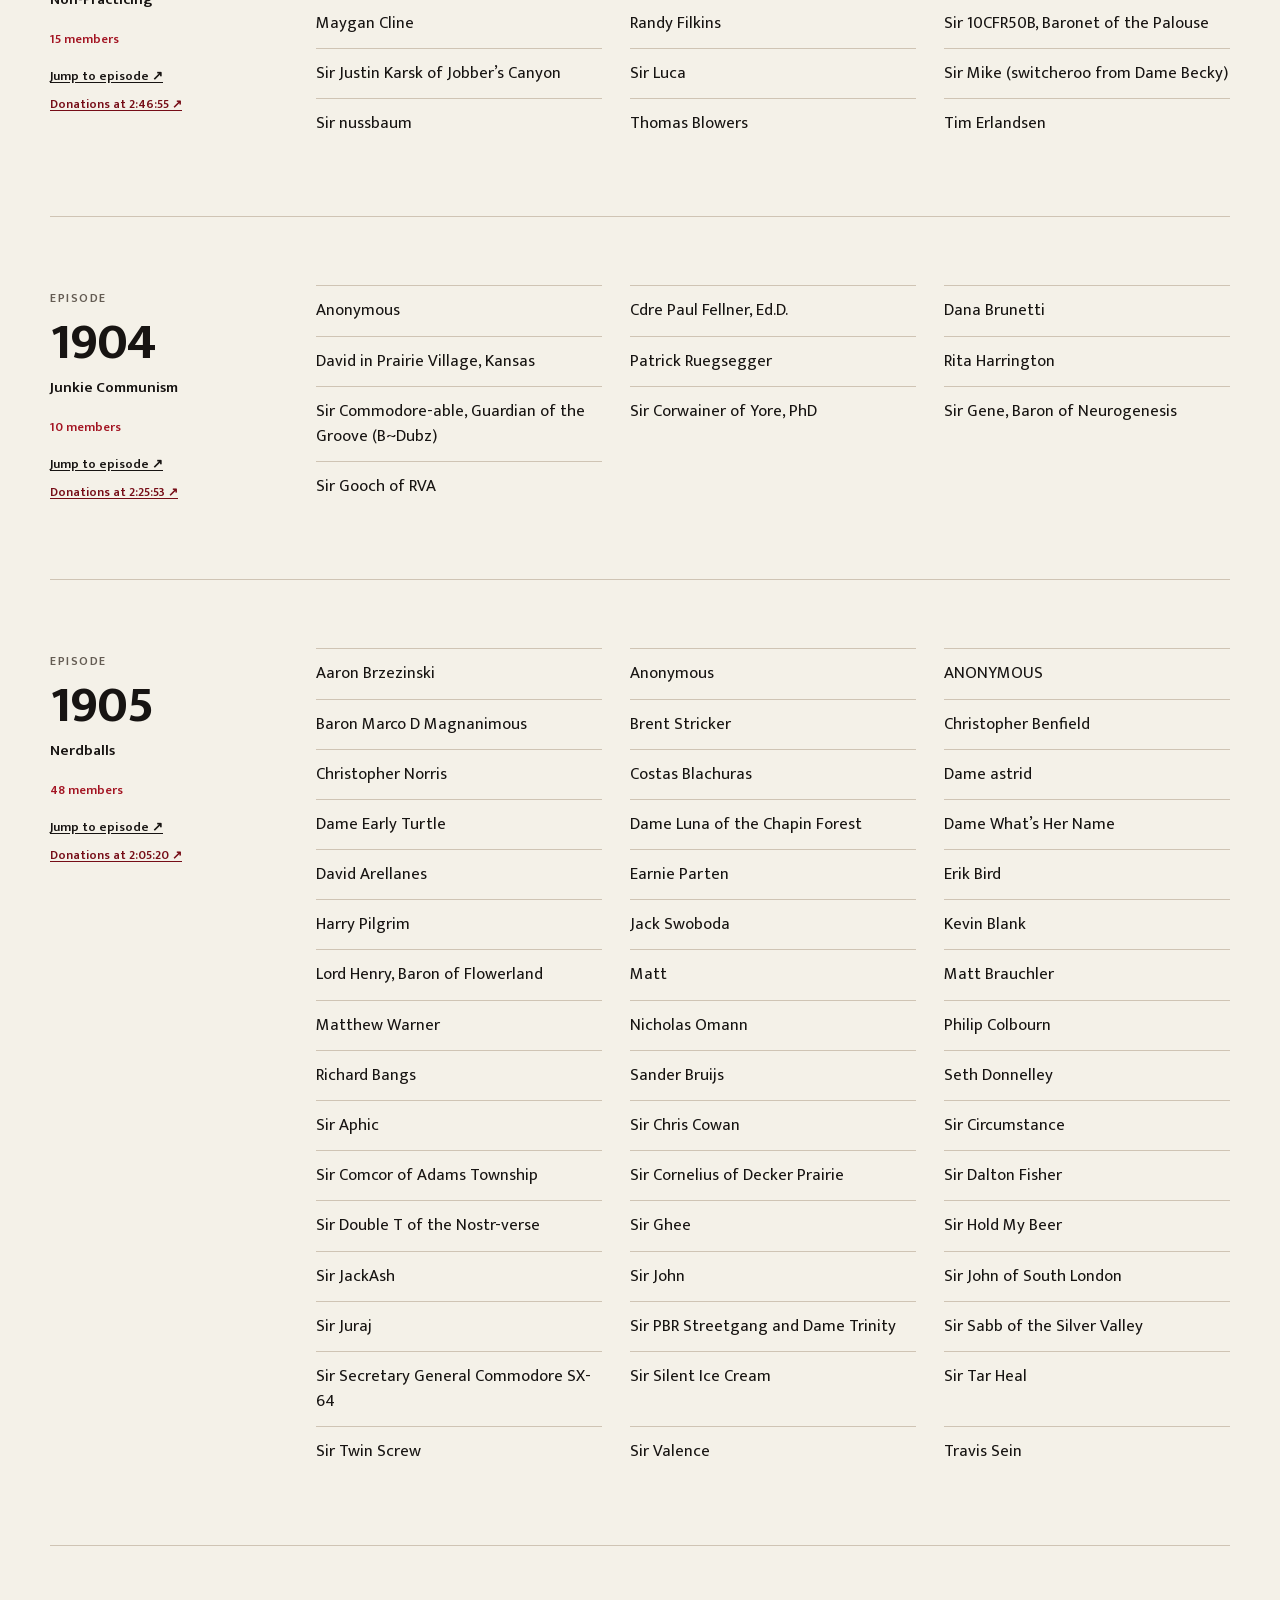
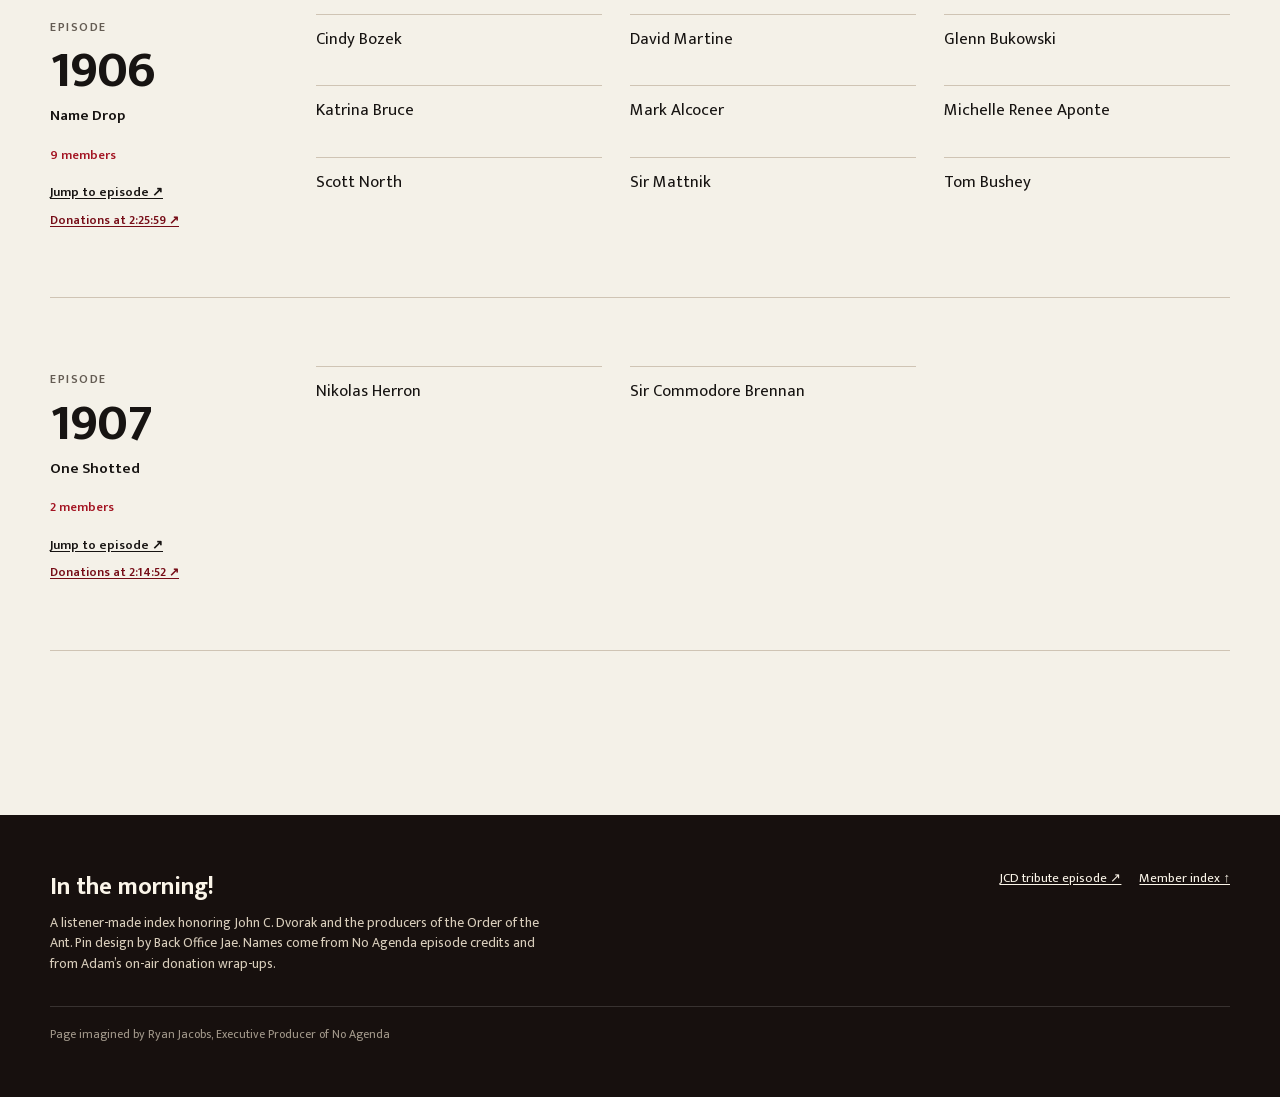
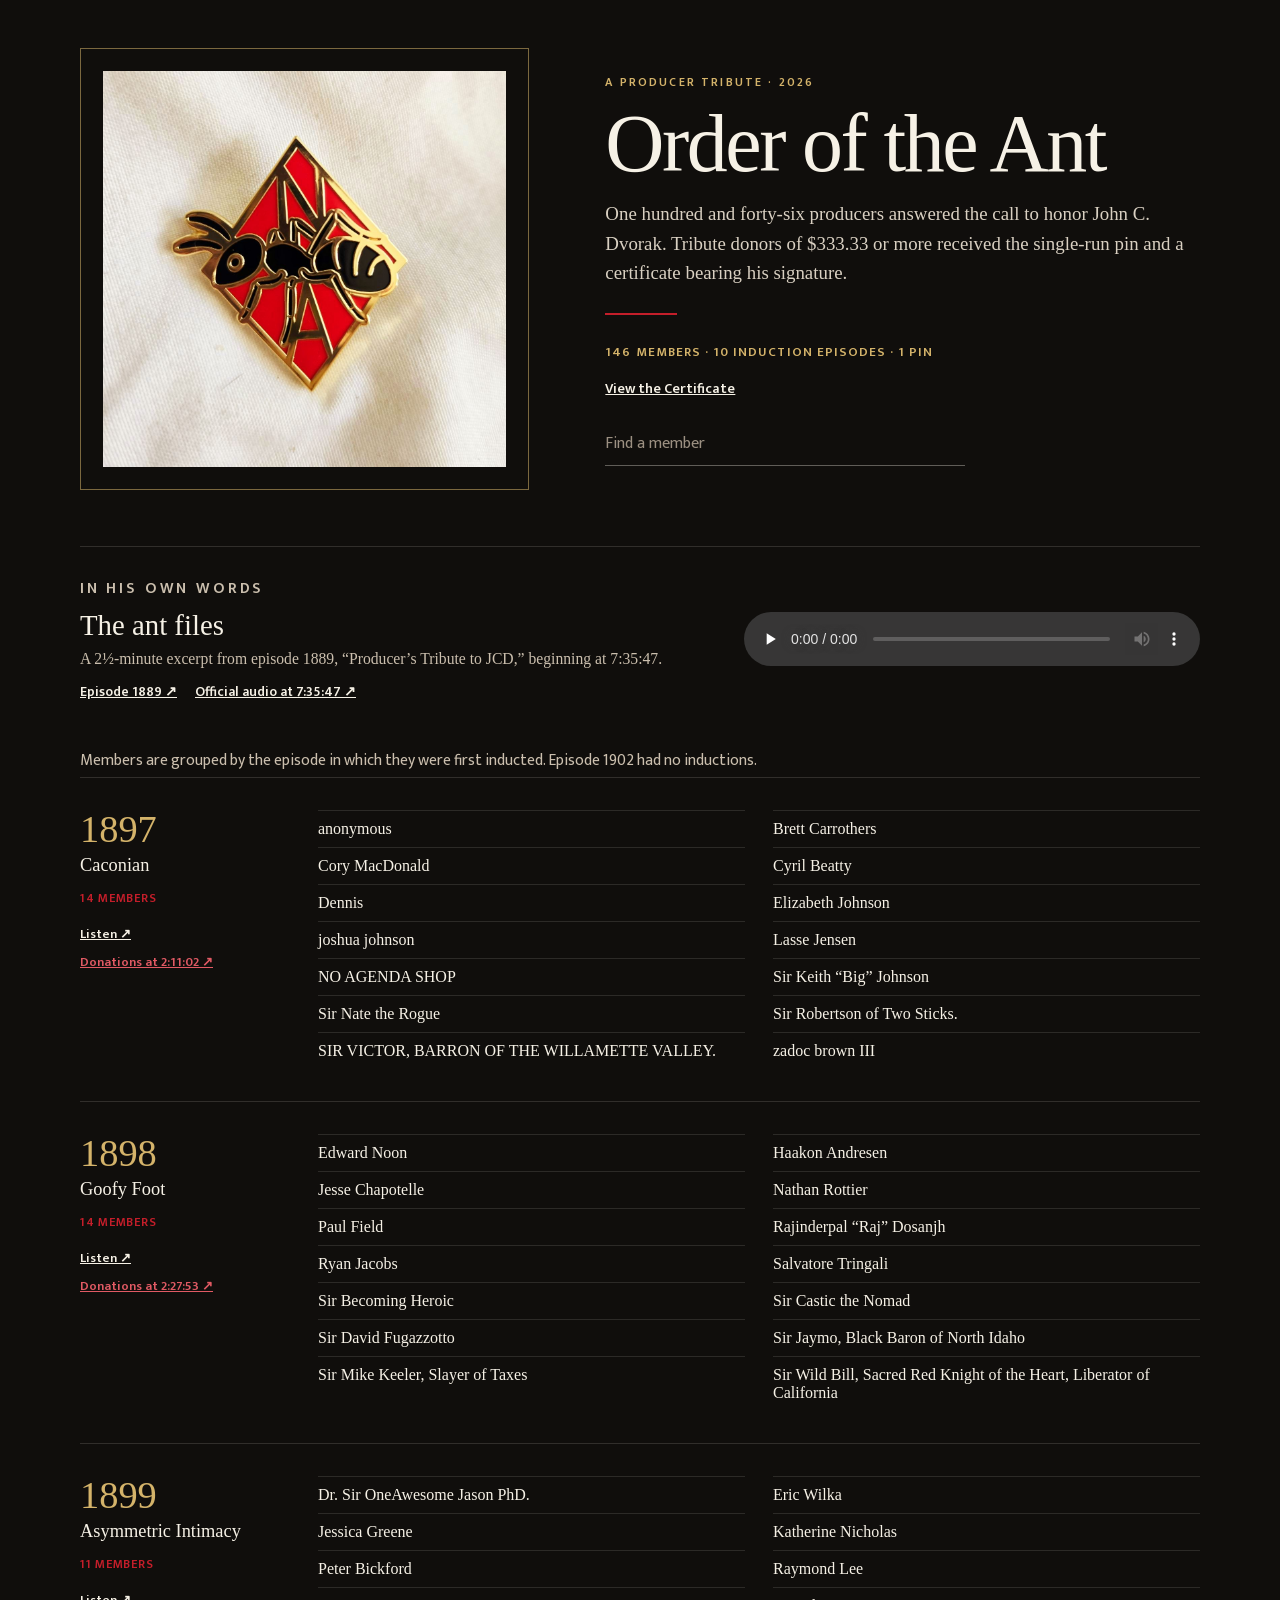
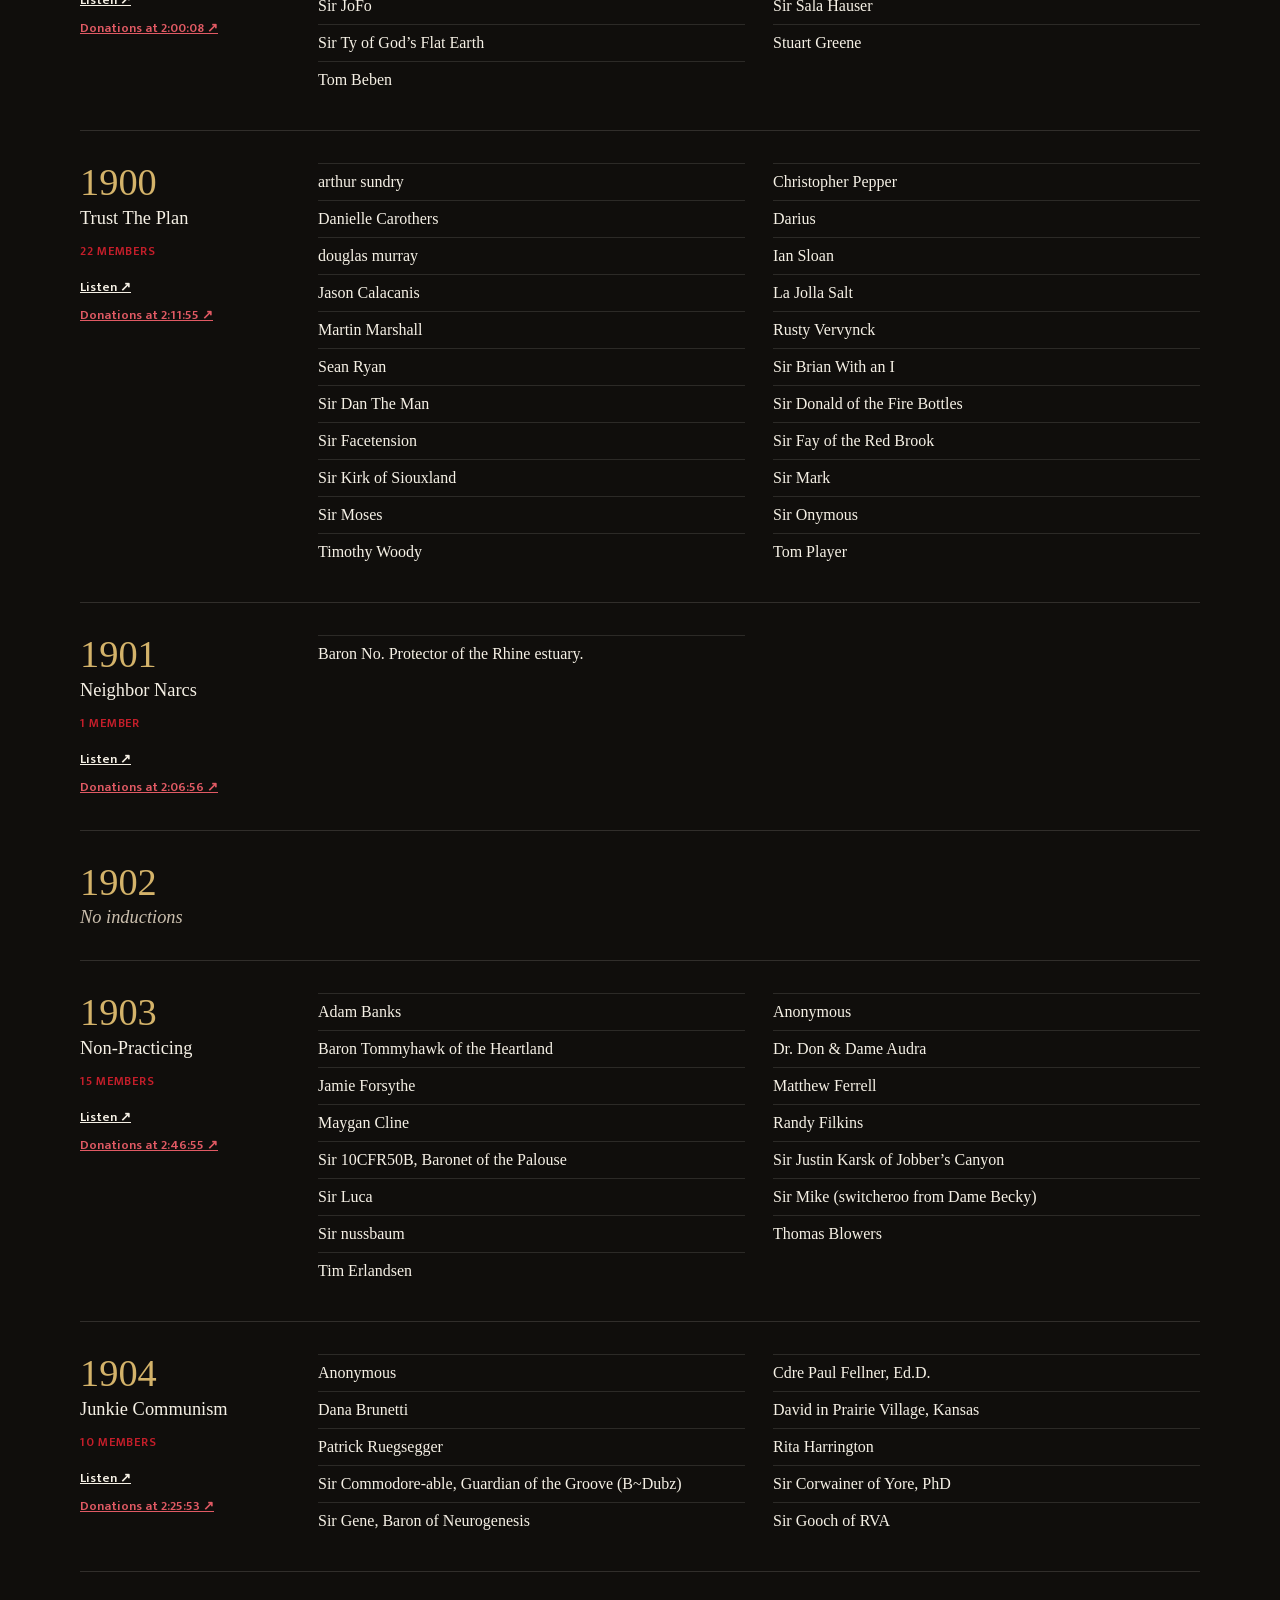
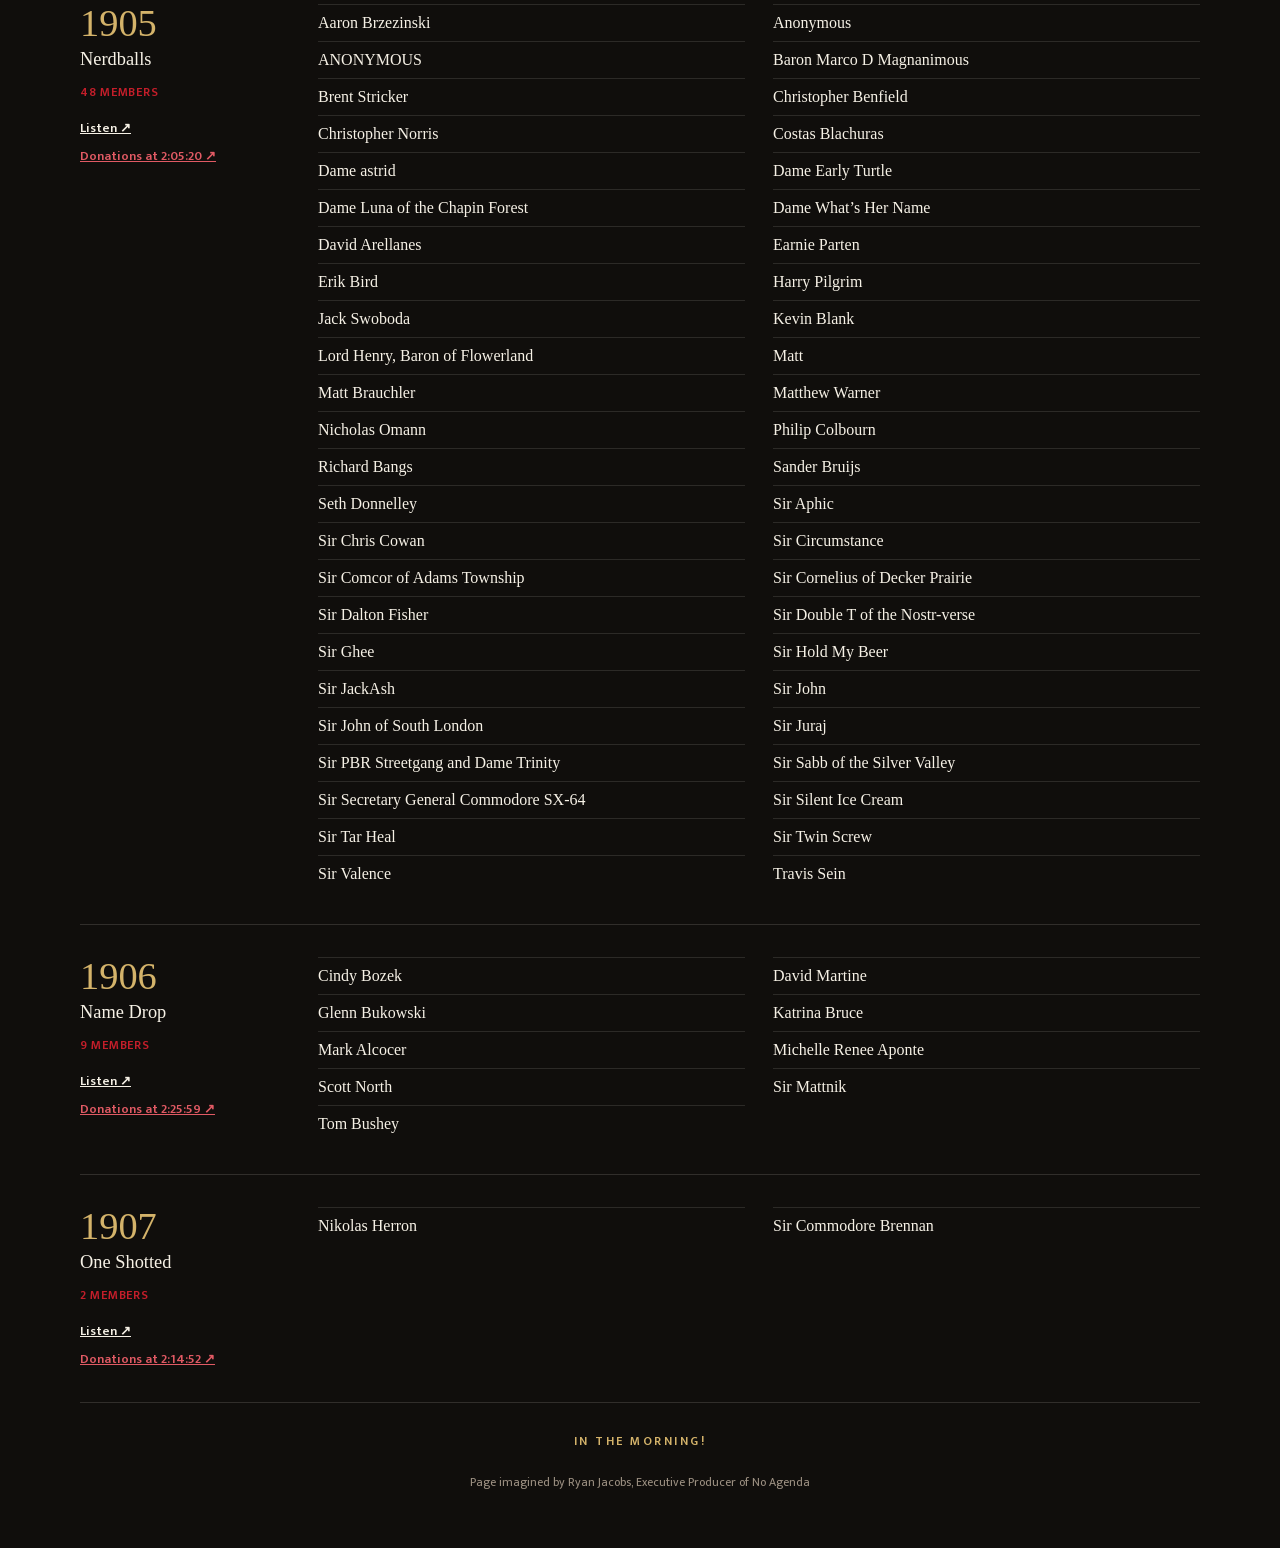
